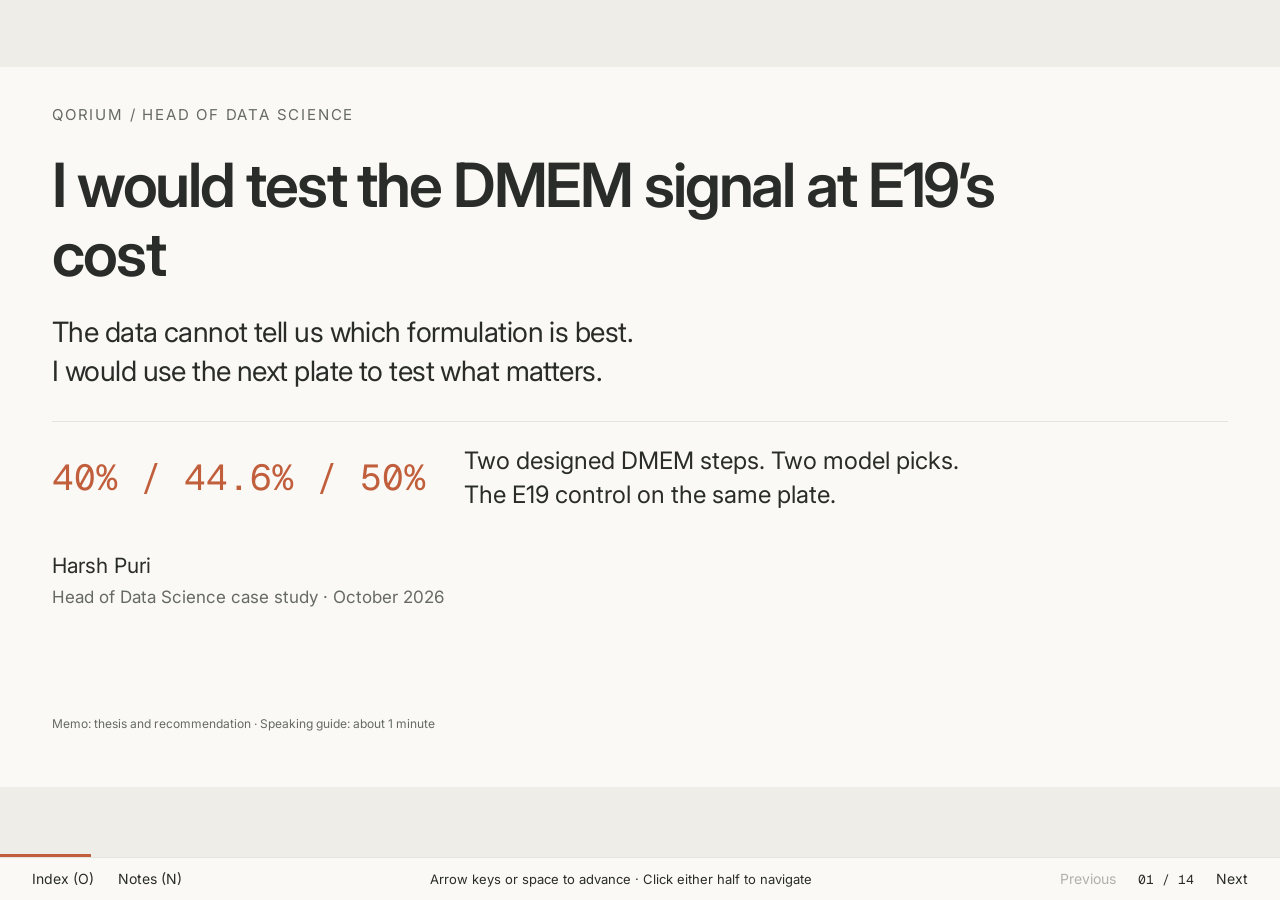
==== presentation/index.html @ bb6b7f37 "Add clickable interview presentation (built by GPT-6 Astra) 14 slides from the memo and review page:" ====
<!doctype html><html lang="en"><head><meta charset="utf-8"><meta name="viewport" content="width=device-width,initial-scale=1"><meta name="color-scheme" content="light"><title>Qorium · Next media batch</title><link rel="preconnect" href="https://fonts.googleapis.com"><link rel="preconnect" href="https://fonts.gstatic.com" crossorigin><link href="https://fonts.googleapis.com/css2?family=Geist+Mono:wght@400;500&family=Inter:wght@400;500;600&display=swap" rel="stylesheet"><style>
:root{--bg:#FAF9F5;--surface:#fff;--line:#E5E4DF;--fg:#292C29;--muted:#666A63;--accent:#C15F3C;--accent-soft:#f3e2d9;--sunk:#f1f0eb;--s1:#BA886C;--s2:#C15F3C;--s3:#869781;--s4:#8296A0;--anchor:#383F3C;--r0:#B8BAB3;--r1:#87998D;--r2:#82949F;--r3:#C15F3C;--scale:1}
*{box-sizing:border-box}body{margin:0;background:#eeede7;color:var(--fg);font-family:Inter,Arial,sans-serif;font-size:24px;line-height:1.4;overflow:hidden}button,input{font:inherit}button{color:inherit;cursor:pointer}button:focus-visible,input:focus-visible,[tabindex]:focus-visible{outline:3px solid var(--accent);outline-offset:4px}button:disabled{opacity:.35;cursor:default}.mono,td:not(:first-child),svg text{font-family:'Geist Mono',ui-monospace,monospace;font-variant-numeric:tabular-nums}.accent{color:var(--accent)}.muted{color:var(--muted)}
#stage{position:absolute;left:50%;top:50%;width:1280px;height:720px;transform:translate(-50%,-50%) scale(var(--scale));background:var(--bg)}.slide{display:none;width:100%;height:100%;padding:37px 52px 54px}.slide.active{display:flex;flex-direction:column}header{flex:none}.eyebrow{font-size:15px;text-transform:uppercase;letter-spacing:.12em;color:var(--muted);margin:0 0 13px}h1{font-size:41px;line-height:1.13;letter-spacing:-.035em;font-weight:600;margin:0 0 27px;max-width:1140px}h2{font-size:25px;line-height:1.22;font-weight:600;margin:0 0 12px}p{margin:0 0 21px}.content{flex:1;min-height:0;overflow:auto}footer{flex:none;font-size:12px;color:var(--muted);margin-top:auto;padding-top:10px}b{font-weight:600}.lead{font-size:32px;line-height:1.4;letter-spacing:-.02em}.intro{font-size:27px;margin-bottom:12px}.small{font-size:17px;line-height:1.4;color:var(--muted);margin-bottom:10px}.two{display:grid;grid-template-columns:1fr 1fr;gap:54px}.compact{gap:42px}.compact p{font-size:23px}.callout{border-left:4px solid var(--accent);padding:16px 22px;background:var(--surface);font-size:23px;margin-top:18px}.rules p{padding:10px 0;margin:0;border-bottom:1px solid var(--line)}.rules b{font-size:31px;margin-right:12px}.cover h1{font-size:61px;max-width:960px;margin-top:26px;margin-bottom:24px}.cover .lead{font-size:28px}.thesis{border-top:1px solid var(--line);padding-top:22px;margin-top:30px;display:flex;gap:38px;align-items:center}.thesis>.mono{font-size:36px;color:var(--accent)}.thesis p{margin:0;font-size:24px}.byline{font-size:21px;margin-top:40px}.byline .muted{font-size:17px}.legend{display:flex;justify-content:space-between;font-size:20px;margin-bottom:5px}svg{display:block;width:100%;overflow:visible}svg text{font-size:17px;fill:var(--muted)}svg text.ink{fill:var(--fg)}#dmemChart{height:315px;margin:3px 0 16px}#forwardChart{height:300px;margin-bottom:20px}.recommend{display:grid;grid-template-columns:2fr 1fr;gap:24px}table{border-collapse:collapse;width:100%;font-size:22px;line-height:1.2;background:#fff}th{font-size:16px;text-align:left;font-weight:500;padding:10px 10px;border-bottom:1px solid var(--line);vertical-align:bottom}td{padding:7px 10px;border-bottom:1px solid var(--line)}td:first-child{min-width:198px}td small{font-family:'Geist Mono',monospace;display:block;font-size:16px;color:var(--muted);margin-top:3px}td .interval{display:block;font-size:16px;color:var(--muted)}tbody tr{cursor:pointer}tbody tr.selected{background:var(--accent-soft)}tbody tr:hover{background:#f4f1e9}.recommend+.small{margin-top:14px}.map-wrap{align-self:center}#mapChart{height:305px}.map-wrap .small{font-size:16px;margin-top:14px}.step-numbers{display:flex;justify-content:space-between;font-size:46px;color:var(--accent);margin:25px 0}.step-numbers span{color:var(--fg)}.contrast{border-top:2px solid var(--accent);padding-top:16px}.slot-questions p{padding:18px 0;border-bottom:1px solid var(--line)}.plate-grid{display:grid;grid-template-columns:720px 1fr;gap:42px}#plateChart{height:375px}.chips{display:flex;gap:8px;flex-wrap:wrap;margin:12px 0}.chips button{font-size:17px;background:#fff;border:1px solid var(--line);padding:7px 12px;border-radius:4px}.chips button.on{background:var(--fg);color:white}.stat{display:flex;gap:22px;align-items:center;margin:12px 0 22px}.stat strong{font-size:80px;line-height:1;color:var(--accent)}.stat p{font-size:22px;margin:0}.decision-list{display:grid;gap:15px}.decision{display:flex;gap:27px;padding:12px 0;border-bottom:1px solid var(--line)}.decision>span{font-size:28px;color:var(--accent)}.decision h2{margin-bottom:6px}.decision p{font-size:22px;margin:0}.reveal{visibility:hidden}.reveal.shown{visibility:visible}.screen-top{display:grid;grid-template-columns:1.4fr 1fr;gap:40px}.screen-top p{font-size:23px}.screen-top label{font-size:22px}output{float:right;color:var(--accent)}input[type=range]{width:100%;accent-color:var(--accent);cursor:ew-resize;margin-top:15px}.slide:has(#passChart) .content{display:flex;flex-direction:column}.slide:has(#passChart) .content>:not(#passChart){flex:none}#passChart{height:280px;min-height:180px;flex:1 1 280px}#passRead{display:flex;justify-content:space-between;gap:20px;font-size:21px;margin-top:15px;margin-bottom:12px}#passRead strong{display:block;font:32px 'Geist Mono',monospace;color:var(--accent)}.uncertainty{grid-template-columns:.8fr 1.2fr;gap:36px}.uncertainty p{font-size:22px}.uncertainty .small{font-size:18px}#simChart{height:295px}.scenarios{display:grid;grid-template-columns:1fr 1fr;gap:22px 50px}.scenarios>div{border-top:1px solid var(--line);padding-top:17px}.scenarios h2{font-size:25px}.scenarios p{font-size:23px;margin-bottom:0}.phases{display:grid;grid-template-columns:1fr 1.5fr;gap:35px;border-top:1px solid var(--line);padding-top:18px;margin-top:12px}.phases p{font-size:22px}.ai-process{display:grid;grid-template-columns:1fr 1fr 1fr;gap:34px}.ai-process>div{border-top:2px solid var(--line);padding-top:20px}.ai-process p{font-size:24px}.ai-process .eyebrow{font-size:15px}.ai-process h2{font-size:29px;margin-bottom:24px}.close-questions p{font-size:29px;padding:9px 0;margin:0;border-bottom:1px solid var(--line)}.closing{font-size:29px;color:var(--accent);max-width:1020px;margin-top:31px;line-height:1.35}
#controls{position:fixed;bottom:0;left:0;right:0;height:43px;display:flex;align-items:center;justify-content:space-between;padding:0 20px;background:var(--bg);border-top:1px solid var(--line);font-size:13px;z-index:5}#controls button{border:0;background:none;padding:8px 12px;font-size:14px}#counter{font-family:'Geist Mono',monospace;margin:0 10px}#progress{position:fixed;bottom:43px;left:0;height:3px;background:var(--accent);width:0;z-index:6}#notesPanel{position:fixed;bottom:46px;left:0;right:0;max-height:38vh;overflow:auto;background:var(--surface);border-top:1px solid var(--line);padding:20px max(24px,calc((100vw - 1100px)/2));font-size:19px;z-index:9;box-shadow:0 -10px 35px #292c2912}#notesPanel h2{font-size:17px;color:var(--accent)}#notesPanel p{margin-bottom:14px}#overview{position:fixed;inset:0;z-index:20;background:#faf9f5f8;padding:38px;overflow:auto}#overview[hidden],#notesPanel[hidden]{display:none}#overview header{display:flex;justify-content:space-between;align-items:center}#overview header button{padding:10px 18px;border:1px solid var(--line);background:white;font-size:18px}#indexGrid{display:grid;grid-template-columns:repeat(3,1fr);gap:14px;margin-top:20px}#indexGrid button{text-align:left;min-height:95px;border:1px solid var(--line);padding:17px;background:#fff;font-size:20px;line-height:1.25}#indexGrid button.current{border-color:var(--accent);background:var(--accent-soft)}#indexGrid .mono{display:block;font-size:15px;color:var(--accent);margin-bottom:8px}#tip{position:fixed;z-index:30;opacity:0;pointer-events:none;max-width:340px;background:var(--fg);color:white;padding:12px 16px;border-radius:5px;font-size:17px;line-height:1.4;box-shadow:0 5px 18px #0002}.sr-only{position:absolute;width:1px;height:1px;overflow:hidden;clip-path:inset(50%)}
@media(max-width:700px){body{overflow:auto;background:var(--bg);font-size:22px}#stage{position:relative;left:auto;top:auto;width:100%;height:auto;min-height:calc(100dvh - 46px);transform:none}.slide{height:auto;min-height:calc(100dvh - 46px);padding:25px 20px 85px}.slide.active{display:block}.eyebrow{font-size:12px}h1,.cover h1{font-size:34px;line-height:1.16;margin:15px 0 25px}.lead,.cover .lead{font-size:26px}.two,.recommend,.plate-grid,.screen-top,.uncertainty,.phases,.ai-process,.scenarios{grid-template-columns:1fr;gap:22px}.thesis{display:block}.thesis>.mono{font-size:28px}.thesis p{margin-top:15px}.byline{margin-top:25px}.rules b{font-size:28px}.legend{display:block;font-size:16px}.legend span{display:block}#dmemChart,#forwardChart,#mapChart,#plateChart,#passChart,#simChart{height:auto}.slide:has(#passChart) .content{display:block}#passChart{min-height:250px}.small{font-size:17px}.recommend table,.recommend tbody,.recommend tr,.recommend td{display:block}.recommend thead{display:none}.recommend tr{padding:13px;border-bottom:1px solid var(--line)}.recommend td{border:0;padding:3px 0;font-size:22px}.recommend td:not(:first-child)::before{content:attr(data-label) ': ';font-family:Inter,Arial,sans-serif;font-size:17px;color:var(--muted)}td .interval{display:inline;margin-left:8px}td:first-child{min-width:0}.map-wrap .small{font-size:17px}#passRead{flex-wrap:wrap}.step-numbers{font-size:34px}.decision{gap:13px}.decision p{font-size:22px}.reveal:not(.shown){display:none}.stat{margin:10px 0}footer{font-size:12px;margin-top:30px}.close-questions p{font-size:24px}.closing{font-size:26px}.ai-process h2{font-size:26px}#controls{padding:0 5px}#controls button{padding:8px 6px;font-size:12px}#keyHelp{display:none}#counter{margin:0 3px;font-size:12px}#overview{padding:20px}#overview h2{font-size:24px}#indexGrid{grid-template-columns:1fr}#notesPanel{max-height:55vh;padding:18px;font-size:18px}#tip{max-width:calc(100vw - 24px);font-size:15px}.callout{font-size:22px}.content{min-width:0}}
@media print{body{overflow:visible;background:white}#stage{position:static;width:1280px;height:auto;transform:none}.slide,.slide.active{display:flex;height:720px;break-after:page}.reveal{visibility:visible}#controls,#progress,#overview,#notesPanel,#tip{display:none!important}}
</style></head><body><main id="stage" aria-label="Qorium case study presentation"><section class="slide cover" aria-label="1. I would test the DMEM signal at E19’s cost"><header><p class="eyebrow">Qorium / Head of Data Science</p><h1>I would test the DMEM signal at E19’s cost</h1></header><div class="content"><p class="lead">The data cannot tell us which formulation is best.<br>I would use the next plate to test what matters.</p><div class="thesis"><span class="mono">40% / 44.6% / 50%</span><p>Two designed DMEM steps. Two model picks.<br>The E19 control on the same plate.</p></div><p class="byline">Harsh Puri<br><span class="muted">Head of Data Science case study · October 2026</span></p></div><footer>Memo: thesis and recommendation · Speaking guide: about 1 minute</footer><template class="notes"><p>I’m not a cell biologist. AI did the heavy lifting on code and drafts, and I used independent adversarial reviews. My job was to frame the decision, understand the limits, and make the calls.</p><p>The recommendation is five formulations. Two step DMEM down and up around E19. Two come from the model. E19 runs again on the same plate. I want this experiment to be informative even if no candidate advances.</p><p>The model suggests a signal near 44% DMEM, but its forward test does not support treating that as a reliable optimum. The contrast is fixed before the run, and it may come back inconclusive.</p></template></section><section class="slide " aria-label="2. I would optimise the next experiment"><header><p class="eyebrow">Qorium / Head of Data Science</p><h1>I would optimise the next experiment</h1></header><div class="content"><div class="two"><div><p class="lead">Maximise mean PBMC viability at <span class="mono">72&nbsp;h</span>, within a checkable cost ceiling.</p><p>Then add viable-cell recovery against a <span class="mono">t = 0</span> count.</p></div><div class="rules"><p><b class="mono">3 to 5</b> formulations allowed</p><p><b class="mono">24</b> historical formulations</p><p><b class="mono">9.51&nbsp;pts</b> pooled reading SD</p><p>Whole percentages, summing to <b class="mono">100%</b></p></div></div><div class="callout">Model picks: no higher cost than E19 in at least <span class="mono">6 of 9</span> price scenarios. Designed steps: up to <span class="mono">1%</span> more at base prices.</div></div><footer>Memo: problem, objective and constraints · About 1 minute</footer><template class="notes"><p>I chose a cost constraint because a lab manager can check it by hand. I did not combine performance and cost into an arbitrary weighted score. Viability at 72&nbsp;hours is the only public endpoint. I would also record viable cells per mL because a high percentage can hide cell loss.</p><p>The capacity is five formulations, including E19. The model picks must be separated by at least 5% of volume from tested formulations and each other. The designed steps are allowed a small exception to cost and spacing because their job is to answer a specific question.</p><p>Dispensing at 1% resolution and enough cells for 57 wells from one donor are assumptions to confirm with the lab. The price ceiling screens candidates. Savings of up to 2.53% are not a business case.</p></template></section><section class="slide " aria-label="3. The DMEM signal and round 3 overlap"><header><p class="eyebrow">Qorium / Head of Data Science</p><h1>The DMEM signal and round 3 overlap</h1></header><div class="content"><div class="chart-wide"><div class="legend"><span>24 formulations · 4 media · 103 readings</span><span class="accent">Round 3 highlighted</span></div><svg id="dmemChart" role="img" aria-label="Viability versus DMEM share, coloured by round"></svg></div><div class="two compact"><p>All six round-3 formulations: <span class="mono">44 to 45%</span> DMEM, <span class="mono">67 to 81%</span> viability.</p><p>Recipe and lab day are confounded. E19’s <span class="mono">80.2%</span> re-run partly answers this, if it was a separate run.</p></div></div><footer>Memo: what the data says · Review page: experiments and DMEM chart · About 2 minutes</footer><template class="notes"><p>These are human PBMCs, not bovine fibroblasts. The four commercial media are DMEM, RPMI-10, X-VIVO 15 and AR5. Each point is a formulation mean. The vertical lines show reading SD, not a confidence interval.</p><p>DMEM is the only blend variable with a clear signal. E12 at 44.5% DMEM scored 68.1% before round 3. All six round-3 formulations are near that DMEM share while the other components vary widely. That is suggestive, but the recipe and the day remain confounded.</p><p>The paper’s E19 comparison scored 80.2%, with six readings and SD 7.5. I assume it was a separate run, but the dates are absent. E10 and E14 are also nearly identical yet score 48.15% and 7.52%. A donor or preparation effect is plausible. The data cannot distinguish that from biology, so E14 stays in the primary fit.</p></template></section><section class="slide " aria-label="4. The GP proposes, and the plate decides"><header><p class="eyebrow">Qorium / Head of Data Science</p><h1>The GP proposes, and the plate decides</h1></header><div class="content"><p class="intro">Every model under-predicted round 3 by <span class="mono accent">22 to 29&nbsp;points</span>.</p><svg id="forwardChart" role="img" aria-label="Predicted and observed round 3 means for all compared models"></svg><div class="two compact"><p><b>No model beats the plain mean</b><br>on predictive density across all 24 formulations.</p><p><b>Why keep a GP?</b><br>It gives uncertainty and supports conditioning on pending picks.</p></div></div><footer>Memo: models and why a GP · Review page: forward test · About 2 minutes</footer><template class="notes"><p>I compared the GP with a random forest, a Scheffe quadratic mixture model and the plain mean. This chart trains on earlier rounds and predicts round 3, which matches the decision we actually face. Open circles are predictions. Filled circles are observations.</p><p>The pooled-noise GP missed by 26.8&nbsp;points. Its leave-one-out rank correlation looks useful at 0.61, but within rounds 0 to 2 it drops to 0.11. It mostly separates the final round from the rest. On predictive density, where lower is better, the mean scores 4.44 and the GP 5.93.</p><p>I keep the GP as a proposal mechanism. It returns an estimate with uncertainty and lets me condition on already selected formulations at their predicted means. I do not treat its forecast as the plate’s reference. The same-plate E19 control supplies that reference.</p></template></section><section class="slide " aria-label="5. I recommend five formulations"><header><p class="eyebrow">Qorium / Head of Data Science</p><h1>I recommend five formulations</h1></header><div class="content"><div class="recommend"><div><table id="picksTable"><thead><tr><th>Slot / role</th><th>EUR/L</th><th>Estimate<br><span class="muted">80% predictive interval</span></th><th>P(above<br>E19)</th></tr></thead><tbody></tbody></table><p class="small">Composition order: DMEM / RPMI-10 / X-VIVO 15 / AR5 (%)</p></div><div class="map-wrap"><svg id="mapChart" role="img" aria-label="Recommended formulations against historical formulations"></svg><p class="small">Stars: proposed slots. Ring: E19.<br>Dots: historical formulations, lighter means higher viability.</p></div></div><p class="small">Intervals describe one measured formulation mean under the model. P(above E19) uses the joint posterior and ignores shifts between batches.</p></div><footer>Memo: recommendation table and cost · Review page: batch map · About 2 minutes</footer><template class="notes"><p>These are the five formulations I would put on the plate. The first two are designed steps. The next two are model picks, and the last is the E19 control. The percentages and costs match the submitted memo.</p><p>The estimates look lower than E19’s observed 81.0%, but that is not the right model comparison. The GP shrinks E19 to 70.1 by combining its readings with neighbouring formulations and the fitted noise. The 80.2 re-run suggests that shrinkage may be too strong.</p><p>The 50% DMEM step costs EUR 0.26 per litre more than E19. I allowed that diagnostic up to 1% extra at base prices. Model picks still have to meet their cost rule. Click a table row or a star to see the formulation’s details. The same selection will highlight its wells when I reach the plate.</p></template></section><section class="slide " aria-label="6. Each slot asks a different question"><header><p class="eyebrow">Qorium / Head of Data Science</p><h1>Each slot asks a different question</h1></header><div class="content"><div class="two"><div class="contrast"><p class="eyebrow">Slots 1 and 2</p><div class="step-numbers mono">40% <span>44.6%</span> 50%</div><h2>Does curvature hold along E19’s path?</h2><p>Keep the other media in approximately E19’s ratios. FBS changes little: <span class="mono">6.2 to 6.8%</span>.</p></div><div class="slot-questions"><p><b>Slot 3 · Cheaper alternative</b><br>Can RPMI-10 replace both serum-free media? FBS rises to <span class="mono">9.9%</span>.</p><p><b>Slot 4 · Expected improvement</b><br>Can X-VIVO 15 replace some AR5?<br>AR5 remains at <span class="mono">7%</span>.</p></div></div><div class="callout">DMEM is a proxy for glucose, calcium, pH and osmolality. This design cannot separate them. I would record pH and osmolality.</div></div><footer>Memo: why these four · About 2 minutes</footer><template class="notes"><p>The GP’s DMEM length scale sits at its floor. In plain terms, it believes viability changes sharply with DMEM. But nobody has tested 40% and 50% at E19’s other ratios. That is the belief I want to test directly.</p><p>DMEM moves glucose, calcium, bicarbonate and osmolality together. It would be wrong to call this a glucose experiment. I would record pH after incubator equilibration and osmolality for every formulation. The contrast keeps FBS between 6.2% and 6.8%, compared with E19 at 6.5%.</p><p>Slot 3 is a cost question. It nearly removes X-VIVO 15 and AR5, but raises serum, so it is not a step toward an animal-free process. Serum-free also does not mean animal-free: these media contain proteins such as human albumin and transferrin. Slot 4 reduces AR5, whose price is unknown, but still contains 7% AR5.</p></template></section><section class="slide " aria-label="7. The plate measures comparisons within one preparation"><header><p class="eyebrow">Qorium / Head of Data Science</p><h1>The plate measures comparisons within one preparation</h1></header><div class="content"><div class="plate-grid"><div><svg id="plateChart" role="img" aria-label="Clickable 96-well plate with randomized formulation wells and controls"></svg><div id="plateBtns" class="chips" aria-label="Highlight a formulation"></div></div><div><div class="stat"><strong class="mono">11</strong><p>wells per formulation<br>in randomised row blocks</p></div><p><span class="mono">36</span> PBS edge wells<br><span class="mono">2</span> blanks · <span class="mono">2</span> heat-killed controls</p><p><span class="mono">57</span> cell-containing wells<br>One donor. One thaw.</p><p class="small" id="wellRead" aria-live="polite">Select a well or formulation. B = blank. K = heat-killed. Empty interior well = unused.</p></div></div></div><footer>Memo: from plate to decision · Lab plan: next PBMC plate · Review page: exact plate layout · About 1.5 minutes</footer><template class="notes"><p>The extra replication does not use more formulation slots. There are 55 formulation wells, two heat-killed controls, two blanks and a PBS edge ring. One interior well remains unused. The five formulations are randomised in row blocks.</p><p>All 57 cell-containing wells use one donor and one thaw. I would log the cell preparation, FBS and medium lots, harvest procedure and assay protocol. I would record a t = 0 count and total and viable cells per mL at harvest.</p><p>This estimates variation within one preparation. It does not estimate donor-to-donor or preparation-to-preparation variation. Also, the source study pooled cultures before reading. Individual well readings are a protocol change that the assay owner must agree before the run. If pooling is necessary, the effective replicate count changes.</p></template></section><section class="slide " aria-label="8. I would fix the decision rules before the run"><header><p class="eyebrow">Qorium / Head of Data Science</p><h1>I would fix the decision rules before the run</h1></header><div class="content"><div class="decision-list"><div class="decision"><span class="mono">01</span><div><h2>Check plate validity</h2><p>The assay owner checks blanks, dead-cell gate, missing wells and spread. Repeat an invalid plate.</p></div></div><div class="decision reveal"><span class="mono">02</span><div><h2>Read the DMEM contrast</h2><p>E19 minus the interpolated mean of the 40% and 50% steps. Predicted <span class="mono">5.6&nbsp;pts</span>, SE about <span class="mono">3.5</span>, power about <span class="mono">48%</span>. Inconclusive allowed.</p></div></div><div class="decision reveal"><span class="mono">03</span><div><h2>Screen slots 3 and 4</h2><p>Mean within <span class="mono">5&nbsp;points</span> of same-plate E19, at equal or lower cost. A pass means “not excluded”.</p></div></div><div class="decision reveal"><span class="mono">04</span><div><h2>Confirm, then decide</h2><p>Independent preparations and days. One-sided <span class="mono">95%</span> lower bound above <span class="mono">−5&nbsp;points</span>, plus cost and quality.</p></div></div></div></div><footer>Memo: four decision steps · Next advances one step · About 2 minutes</footer><template class="notes"><p>I would agree the assay validity rules before seeing results. An invalid plate gets repeated, not interpreted. Low E19 alone triggers a review of preparation and assay conditions.</p><p>Next is the pre-registered curvature contrast. I compare E19 with the interpolated mean of the two DMEM steps. The model predicts 5.6&nbsp;points, but power is only about 48%. This diagnostic may be inconclusive. I read it regardless of cost, because the 50% step is slightly over the ceiling.</p><p>Only slots 3 and 4 enter the candidate screen. A passing mean is no more than 5&nbsp;points below E19 at equal or lower cost. That leaves the candidate eligible for confirmation. It does not establish equivalence or improvement.</p><p>I would repeat one finalist, two at most, with concurrent E19 across independent preparations on different days. Those repeats determine the confirmation size. Adoption also needs acceptable quality and a business case in cost per unit of acceptable output.</p></template></section><section class="slide " aria-label="9. A screen pass means “not excluded”"><header><p class="eyebrow">Qorium / Head of Data Science</p><h1>A screen pass means “not excluded”</h1></header><div class="content"><div class="screen-top"><p>Slots 3 and 4: observed mean at least <span class="mono">E19 − 5&nbsp;points</span>, with acceptable cost.</p><label for="nWells">Wells per arm <output id="wellCount" class="mono">11</output><input id="nWells" type="range" min="2" max="16" value="11" step="1"></label></div><svg id="passChart" role="img" aria-label="Screen pass probability versus true difference from E19"></svg><div id="passRead" class="callout" aria-live="polite"></div><p class="small">Assumes independent wells and historical SD <span class="mono">9.51</span>. Dashed curve: 4 wells. Slider values above 11 illustrate precision, beyond this plate’s allocation.</p></div><footer>Memo: screen statistics · Review page: pass-probability calculation · About 1.5 minutes</footer><template class="notes"><p>This curve is the chance of crossing the screen’s observed-mean threshold. It is not a probability that a formulation is equivalent. At 11 wells per arm, an equal formulation passes about 89% of the time. A formulation that is really 10&nbsp;points worse still passes about 11% of the time.</p><p>The 90% interval on the difference is about plus or minus 7&nbsp;points. I can move the slider to show how replication changes the screen. The dashed curve is the four-well comparison. This calculation assumes independent wells with the historical reading SD. That independence is provisional, and all candidate comparisons share the E19 estimate.</p><p>A passing formulation is not excluded. I would still confirm it with independent preparations. Curvature detected would support a local optimum along the E19 path. No detected curvature could mean the response is broader or that the result is inconclusive. I would widen the DMEM range in that case.</p></template></section><section class="slide " aria-label="10. At fitted noise, I detected no policy advantage"><header><p class="eyebrow">Qorium / Head of Data Science</p><h1>At fitted noise, I detected no policy advantage</h1></header><div class="content"><div class="two uncertainty"><div><p><b>Reading noise</b><br>GP mean-noise SD <span class="mono">11.83</span>, versus reading SEM <span class="mono">4.97</span>.</p><p><b>Model and price choices</b><br><span class="mono">19</span> reruns. Median movement: slot 3 <span class="mono">16%</span>, slot 4 <span class="mono">6%</span> of volume.</p><p><b>Batch shifts</b><br>Same-plate E19, then independent preparation repeats.</p></div><div><p class="small">Simulation: finalist shortfall at fitted noise<br>Points below the best. Lower is better.</p><svg id="simChart" role="img" aria-label="Simulation finalist shortfall for five policies on two synthetic truths"></svg></div></div><div class="callout">At fitted noise, finalists sat <span class="mono">4.7 to 7.9&nbsp;points</span> below the best. The simulation did not test this plate’s remedy.</div></div><footer>Memo: how sure we are · Review page: simulation data · About 2 minutes</footer><template class="notes"><p>I tested sensitivity to noise models, kernel limits, coordinates, unusual results, prices and selection rules. The DMEM steps stay fixed by design. The cheaper slot moves mainly with prices. Slot 4 usually moves less, but changes strongly without DMEM as a coordinate or under per-recipe noise.</p><p>The simulation ran 30 paired campaigns of 18 formulations on two smooth synthetic truths, at two noise levels, with the same rules and measurement errors for every policy. Random picks inside the rules ended 1.6 to 2.1&nbsp;points from the best formulation in discovery.</p><p>Only UCB showed nominal evidence of beating random, at low noise: p = 0.016 and 0.001, across 16 exploratory tests, with Bonferroni threshold 0.003. At the fitted noise of 11.8&nbsp;points, I detected no advantage for any policy. This chart shows the shortfall of the finalist selected from noisy readings. The earlier four-role policy is not the redesigned plate.</p><p>This motivated replication and designed contrasts. The simulation did not test whether that remedy works, so I cannot claim that it proved my design.</p></template></section><section class="slide " aria-label="11. The strategy changes with the experimental constraints"><header><p class="eyebrow">Qorium / Head of Data Science</p><h1>The strategy changes with the experimental constraints</h1></header><div class="content"><div class="scenarios"><div><h2>Only 10 to 20 experiments</h2><p>More space-filling picks, simpler kernels with priors, wider intervals.</p></div><div><h2>Cheap, noisy assays</h2><p>Screen widely after paired calibration on the same cultures.</p></div><div><h2>Expensive, reliable assays</h2><p>Use for finalists, E19 controls and a spread of formulations.</p></div><div><h2>Incomplete costs</h2><p>Use a price-scenario grid. Get the missing quote that changes selection most.</p></div><div><h2>Categorical or constrained</h2><p>One GP per category or a mixed kernel. Enforce limits in candidate generation.</p></div><div><h2>Parallel batches</h2><p>Condition on pending picks, enforce spacing, re-run E19 every batch.</p></div></div></div><footer>Memo: how the strategy changes · Brief: six required scenarios · About 1.5 minutes</footer><template class="notes"><p>The brief asks how the strategy changes in these six situations. With very little data I would spread the first experiments more broadly and simplify the model. With six random points, this GP was confidently wrong: round-1 interval coverage was 17%.</p><p>For cheap and expensive assays, I would first measure the same cultures with both. A cheap assay can screen widely only after I understand its relationship to the reliable endpoint. The expensive assay should include controls and a spread of formulations, not just winners, so calibration is possible.</p><p>With missing costs, the constraint runs over scenarios and the most decision-relevant missing quote comes first. Categories require a separate GP or mixed kernel. Hard feasibility limits belong in candidate generation. For parallel work I would choose the batch jointly, condition on pending picks and include the E19 control in every batch.</p></template></section><section class="slide " aria-label="12. The method transfers to Qorium; the formulations do not"><header><p class="eyebrow">Qorium / Head of Data Science</p><h1>The method transfers to Qorium; the formulations do not</h1></header><div class="content"><div class="two"><div><p class="eyebrow">What I would carry over</p><h2>Designed contrasts and a concurrent control</h2><p>Replicated wells. Validity rules set before the run. Screen, then confirm.</p><p>Current production medium becomes the control.</p></div><div><p class="eyebrow">What I would rebuild</p><h2>Animal-free bovine skin fibroblast media</h2><p>Approved ingredients, attachment substrates and dissociation enzymes.</p><p>Bounded component concentrations, new endpoints and noise models.</p></div></div><div class="phases"><div><b>Expansion</b><p>Doublings per day</p></div><div><b>Matrix production</b><p>Deposited collagen per area, with ascorbate over <span class="mono">2 to 4&nbsp;weeks</span></p></div></div><p class="small">Serum-free growth of bovine skin fibroblasts is an expectation to test. The business measure becomes cost per gram of acceptable collagen.</p></div><footer>Memo: Qorium, risks and validation · Lab plan: Qorium version · About 1.5 minutes</footer><template class="notes"><p>I would not carry the PBMC formulations into Qorium. Your cells are adherent bovine skin fibroblasts and your process is animal-free. That changes the ingredient list, attachment substrates and dissociation reagents, as well as the endpoints.</p><p>I would separate expansion from matrix production. Expansion tracks doublings per day. Production tracks deposited collagen per area under ascorbate over two to four weeks, with material quality defined. I would track phenotype and passage. Destructive collagen assays may require sister wells, so assay choice also changes capacity.</p><p>Human dermal fibroblasts can grow serum-free. For primary bovine skin fibroblasts, I would treat that as an expectation to test. The published serum-free gap cited in the memo is for bovine myoblasts, not these cells.</p><p>The first plate could follow the same pattern: two steps on a component your team believes matters, two model picks within an approved animal-free list, and current production medium as control. The business criterion becomes cost per acceptable collagen output, not simply cost per litre.</p></template></section><section class="slide " aria-label="13. AI did the heavy lifting; I made the calls"><header><p class="eyebrow">Qorium / Head of Data Science</p><h1>AI did the heavy lifting; I made the calls</h1></header><div class="content"><div class="ai-process"><div><p class="eyebrow">Draft and build</p><h2>I used AI for code and drafts</h2><p>I framed the decision and checked the recommendation against the brief.</p></div><div><p class="eyebrow">Independent challenge</p><h2>I asked for adversarial reviews</h2><p>Statistics and decisions. Biology and leadership. Then final science and language checks.</p></div><div><p class="eyebrow">My decisions</p><h2>I changed the batch and the claims</h2><p>Designed steps replaced redundant model picks. More replication. Inconclusive allowed.</p></div></div><div class="callout">I rejected E10/E14 re-runs and a switch to UCB. I kept E14 in the fit and withdrew the claim that it was a technical failure.</div></div><footer>Walkthrough: AI use · Decisions: adversarial reviews and final corrections · About 1 minute</footer><template class="notes"><p>I want to be direct about how I worked. AI assistants did much of the implementation and drafting. I used independent reviews to challenge both the statistics and the biological story. My responsibility was to decide what survived those challenges.</p><p>An earlier batch had four model picks. Reviews showed that one exploit pick was almost indistinguishable from E19 under the model. I replaced that and the exploration pick with the two designed DMEM steps. I also spent more wells on replication and made the possibility of an inconclusive contrast explicit.</p><p>I rejected spending two slots on E10 and E14 re-runs. That was a choice about what this limited batch should teach, not proof that E14 was a failed run. In fact, I withdrew that failure claim and kept E14 in the main fit. I also rejected switching to UCB on the strength of low-noise simulation results. The fitted-noise results did not support it.</p><p>That is what I want to demonstrate here: I can direct the tools, accept criticism and narrow a claim when the evidence does not support it.</p></template></section><section class="slide " aria-label="14. I would agree the endpoint before the next plate"><header><p class="eyebrow">Qorium / Head of Data Science</p><h1>I would agree the endpoint before the next plate</h1></header><div class="content"><div class="close-questions"><p>Which endpoint decides a medium change?</p><p>What performance loss is acceptable for what saving?</p><p>Which ingredients and quality limits are fixed?</p><p>How do plate results transfer to the bioreactor?</p><p>How much cell-batch variation do you see and record?</p></div><div class="closing">This batch succeeds if it reads the contrast and decides whether slot 3 or 4 goes to confirmation.</div></div><footer>Memo: validation · Lab plan: questions for the CSO · About 0.5 minutes</footer><template class="notes"><p>These are the questions I would bring to the CSO before translating the pattern to Qorium. Growth, collagen per cell, sheet properties and cost per square metre can lead to different choices. I need to know which endpoint actually decides adoption and who signs off the trade-off.</p><p>I would also ask which ingredients are fixed by regulation, supply or performance, whether there is a scale-down model that connects plates to the bioreactor, and how variation between cell batches and biopsies is recorded.</p><p>My recommendation is modest. The batch succeeds if we can read the curvature contrast as detected, not detected or inconclusive, and decide whether either model pick deserves confirmation. It does not need to produce a winner to be useful.</p></template></section></main><div id="progress" aria-hidden="true"></div><nav id="controls" aria-label="Presentation controls"><div><button id="indexToggle" aria-expanded="false" aria-controls="overview">Index (O)</button><button id="notesToggle" aria-expanded="false" aria-controls="notesPanel">Notes (N)</button></div><span id="keyHelp">Arrow keys or space to advance · Click either half to navigate</span><div><button id="prev" aria-label="Previous slide or step">Previous</button><span id="counter">01 / 14</span><button id="next" aria-label="Next slide or step">Next</button></div></nav><aside id="notesPanel" hidden aria-label="Speaker notes"><h2>Speaker notes</h2><div id="notesText"></div></aside><div id="overview" role="dialog" aria-modal="true" aria-labelledby="indexTitle" hidden><header><h2 id="indexTitle">Slide index</h2><button id="closeIndex">Close (Esc)</button></header><div id="indexGrid"></div></div><div id="tip" role="tooltip"></div><div id="announce" class="sr-only" aria-live="polite"></div><script>
// Source precedence: reports/memo.md. Embedded data and SVG calculations adapted from docs/domain_primer.html.
const D = {"experiments":[{"id":"E01","round":0,"f":[0.0027,0.3851,0.1761,0.4362],"v":60.58,"sd":9.4,"n":5,"cost":176.17},{"id":"E02","round":0,"f":[0.0511,0.233,0.3804,0.3355],"v":6.54,"sd":1.48,"n":4,"cost":178.07},{"id":"E03","round":0,"f":[0.1712,0.1988,0.0005,0.6295],"v":40.4,"sd":12.74,"n":5,"cost":178.49},{"id":"E04","round":0,"f":[0.0807,0.0011,0.5216,0.3966],"v":40.27,"sd":3.4,"n":5,"cost":180.98},{"id":"E05","round":0,"f":[0.545,0.193,0.0075,0.2544],"v":41.73,"sd":11.31,"n":5,"cost":178.52},{"id":"E06","round":0,"f":[0.0011,0.6779,0.2103,0.1107],"v":50.38,"sd":6.55,"n":5,"cost":172.49},{"id":"E07","round":1,"f":[0.2913,0.3183,0.3383,0.0521],"v":48.03,"sd":12.71,"n":3,"cost":176.97},{"id":"E08","round":1,"f":[0.3293,0.2813,0.0841,0.3053],"v":48.64,"sd":3.95,"n":3,"cost":177.43},{"id":"E09","round":1,"f":[0.6046,0.1982,0.1431,0.0541],"v":46.9,"sd":12.91,"n":5,"cost":178.45},{"id":"E10","round":1,"f":[0.244,0.393,0.002,0.361],"v":48.15,"sd":5.56,"n":5,"cost":176.04},{"id":"E11","round":1,"f":[0.091,0.262,0.381,0.266],"v":44.12,"sd":6.4,"n":4,"cost":177.7},{"id":"E12","round":1,"f":[0.445,0.356,0.001,0.198],"v":68.05,"sd":11.14,"n":5,"cost":176.48},{"id":"E13","round":2,"f":[0.208,0.222,0.38,0.19],"v":45.42,"sd":6.64,"n":4,"cost":178.19},{"id":"E14","round":2,"f":[0.266,0.368,0.001,0.365],"v":7.52,"sd":2.7,"n":4,"cost":176.35},{"id":"E15","round":2,"f":[0.4895,0.3904,0.001,0.1191],"v":55.32,"sd":5.14,"n":5,"cost":176.05},{"id":"E16","round":2,"f":[0.7728,0.1502,0.042,0.035],"v":46.15,"sd":7.71,"n":4,"cost":179.03},{"id":"E17","round":2,"f":[0.771,0.009,0.017,0.203],"v":42.88,"sd":6.28,"n":4,"cost":180.8},{"id":"E18","round":2,"f":[0.774,0.112,0.094,0.02],"v":56.46,"sd":14.48,"n":4,"cost":179.51},{"id":"E19","round":3,"f":[0.4466,0.2008,0.1958,0.1568],"v":81.0,"sd":8.09,"n":5,"cost":178.43},{"id":"E20","round":3,"f":[0.443,0.181,0.175,0.201],"v":76.5,"sd":14.85,"n":2,"cost":178.68},{"id":"E21","round":3,"f":[0.445,0.0,0.0,0.555],"v":71.25,"sd":13.23,"n":4,"cost":180.95},{"id":"E22","round":3,"f":[0.444,0.328,0.001,0.227],"v":67.4,"sd":9.63,"n":5,"cost":176.83},{"id":"E23","round":3,"f":[0.4494,0.2122,0.1762,0.1622],"v":71.5,"sd":17.02,"n":4,"cost":178.29},{"id":"E24","round":3,"f":[0.4396,0.2747,0.1319,0.1538],"v":68.25,"sd":8.42,"n":4,"cost":177.5}],"picks":[{"slot":1,"role":"DMEM titration, 40%","selection_rule":"E19's RPMI-10 : X-VIVO 15 : AR5 ratios with DMEM at 40%","dmem_pct":40,"rpmi_10_pct":22,"xvivo_pct":21,"ar5_pct":17,"dmem_ml_per_100ml":40.0,"rpmi_10_ml_per_100ml":22.0,"xvivo_ml_per_100ml":21.0,"ar5_ml_per_100ml":17.0,"cost_eur_per_litre_base":178.19,"cost_eur_per_litre_min":136.53,"cost_eur_per_litre_max":251.24,"within_ceiling_scenarios":"3/9","predicted_viability_pct":66.3,"latent_sd_pct_points":7.3,"measured_mean_80pct_low":48.4,"measured_mean_80pct_high":84.1,"prob_true_viability_above_e19":0.26,"predicted_gp_sem_noise":80.4,"predicted_gp_ls_floor_0.05":64.0,"predicted_gp_ls_floor_0.2":61.5,"predicted_gp_ls_upper_3":66.2,"predicted_gp_noise_s2_over_n":66.1,"predicted_gp_3coord_without_dmem":62.5,"predicted_gp_3coord_without_xvivo":64.4,"predicted_gp_without_e02":67.4,"predicted_gp_without_e14":80.0,"nearest_historical":"PBMC-E19","nearest_gap_pct":4.7,"nearest_observed_viability_pct":81.0,"reruns_unchanged":"19/19","median_shift_pct_across_reruns":0.0,"max_shift_pct_across_reruns":0.0},{"slot":2,"role":"DMEM titration, 50%","selection_rule":"E19's RPMI-10 : X-VIVO 15 : AR5 ratios with DMEM at 50%","dmem_pct":50,"rpmi_10_pct":18,"xvivo_pct":18,"ar5_pct":14,"dmem_ml_per_100ml":50.0,"rpmi_10_ml_per_100ml":18.0,"xvivo_ml_per_100ml":18.0,"ar5_ml_per_100ml":14.0,"cost_eur_per_litre_base":178.69,"cost_eur_per_litre_min":132.99,"cost_eur_per_litre_max":250.23,"within_ceiling_scenarios":"6/9","predicted_viability_pct":62.5,"latent_sd_pct_points":7.4,"measured_mean_80pct_low":44.6,"measured_mean_80pct_high":80.4,"prob_true_viability_above_e19":0.12,"predicted_gp_sem_noise":61.8,"predicted_gp_ls_floor_0.05":56.2,"predicted_gp_ls_floor_0.2":62.0,"predicted_gp_ls_upper_3":62.4,"predicted_gp_noise_s2_over_n":62.3,"predicted_gp_3coord_without_dmem":61.4,"predicted_gp_3coord_without_xvivo":59.4,"predicted_gp_without_e02":60.3,"predicted_gp_without_e14":61.1,"nearest_historical":"PBMC-E19","nearest_gap_pct":5.3,"nearest_observed_viability_pct":81.0,"reruns_unchanged":"19/19","median_shift_pct_across_reruns":0.0,"max_shift_pct_across_reruns":0.0},{"slot":3,"role":"Cheaper alternative","selection_rule":"highest posterior mean at least 2.5% below E19 cost","dmem_pct":43,"rpmi_10_pct":56,"xvivo_pct":1,"ar5_pct":0,"dmem_ml_per_100ml":43.0,"rpmi_10_ml_per_100ml":56.0,"xvivo_ml_per_100ml":1.0,"ar5_ml_per_100ml":0.0,"cost_eur_per_litre_base":173.92,"cost_eur_per_litre_min":107.4,"cost_eur_per_litre_max":240.45,"within_ceiling_scenarios":"7/9","predicted_viability_pct":65.9,"latent_sd_pct_points":5.5,"measured_mean_80pct_low":49.2,"measured_mean_80pct_high":82.6,"prob_true_viability_above_e19":0.27,"predicted_gp_sem_noise":51.9,"predicted_gp_ls_floor_0.05":67.9,"predicted_gp_ls_floor_0.2":63.5,"predicted_gp_ls_upper_3":65.5,"predicted_gp_noise_s2_over_n":65.9,"predicted_gp_3coord_without_dmem":50.1,"predicted_gp_3coord_without_xvivo":67.5,"predicted_gp_without_e02":68.2,"predicted_gp_without_e14":68.5,"nearest_historical":"PBMC-E15","nearest_gap_pct":17.9,"nearest_observed_viability_pct":55.3,"reruns_unchanged":"5/19","median_shift_pct_across_reruns":16.0,"max_shift_pct_across_reruns":46.0},{"slot":4,"role":"Expected improvement","selection_rule":"highest expected improvement over the incumbent posterior mean, earlier slots pending","dmem_pct":44,"rpmi_10_pct":21,"xvivo_pct":28,"ar5_pct":7,"dmem_ml_per_100ml":44.0,"rpmi_10_ml_per_100ml":21.0,"xvivo_ml_per_100ml":28.0,"ar5_ml_per_100ml":7.0,"cost_eur_per_litre_base":178.32,"cost_eur_per_litre_min":134.64,"cost_eur_per_litre_max":234.92,"within_ceiling_scenarios":"8/9","predicted_viability_pct":69.1,"latent_sd_pct_points":7.2,"measured_mean_80pct_low":51.3,"measured_mean_80pct_high":86.8,"prob_true_viability_above_e19":0.39,"predicted_gp_sem_noise":79.5,"predicted_gp_ls_floor_0.05":71.4,"predicted_gp_ls_floor_0.2":63.9,"predicted_gp_ls_upper_3":69.0,"predicted_gp_noise_s2_over_n":68.9,"predicted_gp_3coord_without_dmem":52.6,"predicted_gp_3coord_without_xvivo":67.7,"predicted_gp_without_e02":71.1,"predicted_gp_without_e14":87.0,"nearest_historical":"PBMC-E19","nearest_gap_pct":9.3,"nearest_observed_viability_pct":81.0,"reruns_unchanged":"2/19","median_shift_pct_across_reruns":6.0,"max_shift_pct_across_reruns":72.0}],"layout":[{"well":"A1","well_type":"PBS edge","position":"edge","role":"PBS against evaporation","replicate":""},{"well":"A2","well_type":"PBS edge","position":"edge","role":"PBS against evaporation","replicate":""},{"well":"A3","well_type":"PBS edge","position":"edge","role":"PBS against evaporation","replicate":""},{"well":"A4","well_type":"PBS edge","position":"edge","role":"PBS against evaporation","replicate":""},{"well":"A5","well_type":"PBS edge","position":"edge","role":"PBS against evaporation","replicate":""},{"well":"A6","well_type":"PBS edge","position":"edge","role":"PBS against evaporation","replicate":""},{"well":"A7","well_type":"PBS edge","position":"edge","role":"PBS against evaporation","replicate":""},{"well":"A8","well_type":"PBS edge","position":"edge","role":"PBS against evaporation","replicate":""},{"well":"A9","well_type":"PBS edge","position":"edge","role":"PBS against evaporation","replicate":""},{"well":"A10","well_type":"PBS edge","position":"edge","role":"PBS against evaporation","replicate":""},{"well":"A11","well_type":"PBS edge","position":"edge","role":"PBS against evaporation","replicate":""},{"well":"A12","well_type":"PBS edge","position":"edge","role":"PBS against evaporation","replicate":""},{"well":"B1","well_type":"PBS edge","position":"edge","role":"PBS against evaporation","replicate":""},{"well":"B2","well_type":"formulation","position":"slot 3","role":"Cheaper alternative","replicate":5},{"well":"B3","well_type":"formulation","position":"slot 2","role":"DMEM titration, 50%","replicate":6},{"well":"B4","well_type":"formulation","position":"slot 3","role":"Cheaper alternative","replicate":6},{"well":"B5","well_type":"formulation","position":"slot 1","role":"DMEM titration, 40%","replicate":5},{"well":"B6","well_type":"formulation","position":"slot 1","role":"DMEM titration, 40%","replicate":6},{"well":"B7","well_type":"formulation","position":"slot 4","role":"Expected improvement","replicate":6},{"well":"B8","well_type":"formulation","position":"anchor","role":"PBMC-E19 re-run (historical 81.0%)","replicate":5},{"well":"B9","well_type":"formulation","position":"slot 2","role":"DMEM titration, 50%","replicate":5},{"well":"B10","well_type":"formulation","position":"anchor","role":"PBMC-E19 re-run (historical 81.0%)","replicate":6},{"well":"B11","well_type":"formulation","position":"slot 4","role":"Expected improvement","replicate":5},{"well":"B12","well_type":"PBS edge","position":"edge","role":"PBS against evaporation","replicate":""},{"well":"C1","well_type":"PBS edge","position":"edge","role":"PBS against evaporation","replicate":""},{"well":"C2","well_type":"control","position":"dead-cell control (heat-killed)","role":"dead-cell control (heat-killed)","replicate":""},{"well":"C3","well_type":"control","position":"no-cell blank","role":"no-cell blank","replicate":""},{"well":"C4","well_type":"formulation","position":"slot 4","role":"Expected improvement","replicate":11},{"well":"C5","well_type":"formulation","position":"slot 2","role":"DMEM titration, 50%","replicate":11},{"well":"C6","well_type":"formulation","position":"slot 3","role":"Cheaper alternative","replicate":11},{"well":"C7","well_type":"control","position":"no-cell blank","role":"no-cell blank","replicate":""},{"well":"C8","well_type":"control","position":"dead-cell control (heat-killed)","role":"dead-cell control (heat-killed)","replicate":""},{"well":"C9","well_type":"formulation","position":"slot 1","role":"DMEM titration, 40%","replicate":11},{"well":"C11","well_type":"formulation","position":"anchor","role":"PBMC-E19 re-run (historical 81.0%)","replicate":11},{"well":"C12","well_type":"PBS edge","position":"edge","role":"PBS against evaporation","replicate":""},{"well":"D1","well_type":"PBS edge","position":"edge","role":"PBS against evaporation","replicate":""},{"well":"D2","well_type":"formulation","position":"slot 4","role":"Expected improvement","replicate":2},{"well":"D3","well_type":"formulation","position":"slot 4","role":"Expected improvement","replicate":1},{"well":"D4","well_type":"formulation","position":"slot 2","role":"DMEM titration, 50%","replicate":1},{"well":"D5","well_type":"formulation","position":"anchor","role":"PBMC-E19 re-run (historical 81.0%)","replicate":1},{"well":"D6","well_type":"formulation","position":"slot 3","role":"Cheaper alternative","replicate":1},{"well":"D7","well_type":"formulation","position":"slot 2","role":"DMEM titration, 50%","replicate":2},{"well":"D8","well_type":"formulation","position":"slot 1","role":"DMEM titration, 40%","replicate":1},{"well":"D9","well_type":"formulation","position":"slot 3","role":"Cheaper alternative","replicate":2},{"well":"D10","well_type":"formulation","position":"slot 1","role":"DMEM titration, 40%","replicate":2},{"well":"D11","well_type":"formulation","position":"anchor","role":"PBMC-E19 re-run (historical 81.0%)","replicate":2},{"well":"D12","well_type":"PBS edge","position":"edge","role":"PBS against evaporation","replicate":""},{"well":"E1","well_type":"PBS edge","position":"edge","role":"PBS against evaporation","replicate":""},{"well":"E2","well_type":"formulation","position":"slot 3","role":"Cheaper alternative","replicate":7},{"well":"E3","well_type":"formulation","position":"slot 1","role":"DMEM titration, 40%","replicate":8},{"well":"E4","well_type":"formulation","position":"anchor","role":"PBMC-E19 re-run (historical 81.0%)","replicate":7},{"well":"E5","well_type":"formulation","position":"slot 1","role":"DMEM titration, 40%","replicate":7},{"well":"E6","well_type":"formulation","position":"slot 2","role":"DMEM titration, 50%","replicate":8},{"well":"E7","well_type":"formulation","position":"slot 4","role":"Expected improvement","replicate":8},{"well":"E8","well_type":"formulation","position":"slot 2","role":"DMEM titration, 50%","replicate":7},{"well":"E9","well_type":"formulation","position":"slot 3","role":"Cheaper alternative","replicate":8},{"well":"E10","well_type":"formulation","position":"anchor","role":"PBMC-E19 re-run (historical 81.0%)","replicate":8},{"well":"E11","well_type":"formulation","position":"slot 4","role":"Expected improvement","replicate":7},{"well":"E12","well_type":"PBS edge","position":"edge","role":"PBS against evaporation","replicate":""},{"well":"F1","well_type":"PBS edge","position":"edge","role":"PBS against evaporation","replicate":""},{"well":"F2","well_type":"formulation","position":"anchor","role":"PBMC-E19 re-run (historical 81.0%)","replicate":9},{"well":"F3","well_type":"formulation","position":"slot 3","role":"Cheaper alternative","replicate":10},{"well":"F4","well_type":"formulation","position":"slot 1","role":"DMEM titration, 40%","replicate":9},{"well":"F5","well_type":"formulation","position":"slot 4","role":"Expected improvement","replicate":10},{"well":"F6","well_type":"formulation","position":"slot 4","role":"Expected improvement","replicate":9},{"well":"F7","well_type":"formulation","position":"slot 1","role":"DMEM titration, 40%","replicate":10},{"well":"F8","well_type":"formulation","position":"slot 2","role":"DMEM titration, 50%","replicate":10},{"well":"F9","well_type":"formulation","position":"slot 2","role":"DMEM titration, 50%","replicate":9},{"well":"F10","well_type":"formulation","position":"anchor","role":"PBMC-E19 re-run (historical 81.0%)","replicate":10},{"well":"F11","well_type":"formulation","position":"slot 3","role":"Cheaper alternative","replicate":9},{"well":"F12","well_type":"PBS edge","position":"edge","role":"PBS against evaporation","replicate":""},{"well":"G1","well_type":"PBS edge","position":"edge","role":"PBS against evaporation","replicate":""},{"well":"G2","well_type":"formulation","position":"slot 4","role":"Expected improvement","replicate":4},{"well":"G3","well_type":"formulation","position":"anchor","role":"PBMC-E19 re-run (historical 81.0%)","replicate":3},{"well":"G4","well_type":"formulation","position":"slot 1","role":"DMEM titration, 40%","replicate":3},{"well":"G5","well_type":"formulation","position":"slot 2","role":"DMEM titration, 50%","replicate":3},{"well":"G6","well_type":"formulation","position":"slot 4","role":"Expected improvement","replicate":3},{"well":"G7","well_type":"formulation","position":"slot 1","role":"DMEM titration, 40%","replicate":4},{"well":"G8","well_type":"formulation","position":"slot 2","role":"DMEM titration, 50%","replicate":4},{"well":"G9","well_type":"formulation","position":"slot 3","role":"Cheaper alternative","replicate":3},{"well":"G10","well_type":"formulation","position":"anchor","role":"PBMC-E19 re-run (historical 81.0%)","replicate":4},{"well":"G11","well_type":"formulation","position":"slot 3","role":"Cheaper alternative","replicate":4},{"well":"G12","well_type":"PBS edge","position":"edge","role":"PBS against evaporation","replicate":""},{"well":"H1","well_type":"PBS edge","position":"edge","role":"PBS against evaporation","replicate":""},{"well":"H2","well_type":"PBS edge","position":"edge","role":"PBS against evaporation","replicate":""},{"well":"H3","well_type":"PBS edge","position":"edge","role":"PBS against evaporation","replicate":""},{"well":"H4","well_type":"PBS edge","position":"edge","role":"PBS against evaporation","replicate":""},{"well":"H5","well_type":"PBS edge","position":"edge","role":"PBS against evaporation","replicate":""},{"well":"H6","well_type":"PBS edge","position":"edge","role":"PBS against evaporation","replicate":""},{"well":"H7","well_type":"PBS edge","position":"edge","role":"PBS against evaporation","replicate":""},{"well":"H8","well_type":"PBS edge","position":"edge","role":"PBS against evaporation","replicate":""},{"well":"H9","well_type":"PBS edge","position":"edge","role":"PBS against evaporation","replicate":""},{"well":"H10","well_type":"PBS edge","position":"edge","role":"PBS against evaporation","replicate":""},{"well":"H11","well_type":"PBS edge","position":"edge","role":"PBS against evaporation","replicate":""},{"well":"H12","well_type":"PBS edge","position":"edge","role":"PBS against evaporation","replicate":""}],"forward":[{"model":"GP, pooled noise","train_rounds":"0-0","test_round":1,"n":6,"rmse":25.564,"mae":22.166,"bias":14.366,"spearman":0.257,"coverage_80":0.167,"nlpd":245.964,"mean_pred":36.28,"mean_obs":50.65},{"model":"GP, pooled noise","train_rounds":"0-1","test_round":2,"n":6,"rmse":18.726,"mae":11.927,"bias":-3.06,"spearman":-0.314,"coverage_80":0.833,"nlpd":4.491,"mean_pred":45.35,"mean_obs":42.29},{"model":"GP, pooled noise","train_rounds":"0-2","test_round":3,"n":6,"rmse":27.139,"mae":26.764,"bias":26.764,"spearman":0.257,"coverage_80":0.0,"nlpd":5.305,"mean_pred":45.89,"mean_obs":72.65},{"model":"GP, per-recipe SEM noise","train_rounds":"0-0","test_round":1,"n":6,"rmse":19.945,"mae":15.722,"bias":15.722,"spearman":0.771,"coverage_80":0.5,"nlpd":5.755,"mean_pred":34.93,"mean_obs":50.65},{"model":"GP, per-recipe SEM noise","train_rounds":"0-1","test_round":2,"n":6,"rmse":17.307,"mae":9.959,"bias":-6.052,"spearman":0.2,"coverage_80":0.833,"nlpd":5.787,"mean_pred":48.34,"mean_obs":42.29},{"model":"GP, per-recipe SEM noise","train_rounds":"0-2","test_round":3,"n":6,"rmse":24.326,"mae":22.277,"bias":22.277,"spearman":-0.657,"coverage_80":1.0,"nlpd":4.506,"mean_pred":50.37,"mean_obs":72.65},{"model":"Scheffe quadratic (Bayesian ridge)","train_rounds":"0-0","test_round":1,"n":6,"rmse":19.323,"mae":17.655,"bias":17.655,"spearman":0.657,"coverage_80":0.833,"nlpd":4.417,"mean_pred":32.99,"mean_obs":50.65},{"model":"Scheffe quadratic (Bayesian ridge)","train_rounds":"0-1","test_round":2,"n":6,"rmse":18.218,"mae":10.517,"bias":-4.547,"spearman":0.143,"coverage_80":0.833,"nlpd":4.446,"mean_pred":46.84,"mean_obs":42.29},{"model":"Scheffe quadratic (Bayesian ridge)","train_rounds":"0-2","test_round":3,"n":6,"rmse":29.805,"mae":29.089,"bias":29.089,"spearman":-0.6,"coverage_80":0.167,"nlpd":5.282,"mean_pred":43.56,"mean_obs":72.65},{"model":"Random forest","train_rounds":"0-0","test_round":1,"n":6,"rmse":13.786,"mae":12.304,"bias":12.304,"spearman":0.714,"coverage_80":0.833,"nlpd":4.12,"mean_pred":38.35,"mean_obs":50.65},{"model":"Random forest","train_rounds":"0-1","test_round":2,"n":6,"rmse":19.976,"mae":12.199,"bias":-3.149,"spearman":0.257,"coverage_80":0.667,"nlpd":5.2,"mean_pred":45.44,"mean_obs":42.29},{"model":"Random forest","train_rounds":"0-2","test_round":3,"n":6,"rmse":27.974,"mae":27.245,"bias":27.245,"spearman":-0.086,"coverage_80":0.0,"nlpd":14.781,"mean_pred":45.41,"mean_obs":72.65},{"model":"Mean only (baseline)","train_rounds":"0-0","test_round":1,"n":6,"rmse":13.285,"mae":10.664,"bias":10.664,"spearman":NaN,"coverage_80":0.833,"nlpd":4.086,"mean_pred":39.98,"mean_obs":50.65},{"model":"Mean only (baseline)","train_rounds":"0-1","test_round":2,"n":6,"rmse":16.629,"mae":10.384,"bias":-3.027,"spearman":NaN,"coverage_80":0.833,"nlpd":4.247,"mean_pred":45.32,"mean_obs":42.29},{"model":"Mean only (baseline)","train_rounds":"0-2","test_round":3,"n":6,"rmse":28.736,"mae":28.342,"bias":28.342,"spearman":NaN,"coverage_80":0.0,"nlpd":5.4,"mean_pred":44.31,"mean_obs":72.65}],"sim":[{"truth":"GP fit to all 24","noise":"low (SEM 4.97)","policy":"Random (feasible)","median_regret_18_runs":2.12,"q25":1.18,"q75":5.58,"median_paired_diff_vs_random":0.0,"seeds_better_than_random":"0/30","sign_test_p":"","median_finalist_regret":2.12,"finalist_seeds_better_than_random":"0/30"},{"truth":"GP fit to all 24","noise":"low (SEM 4.97)","policy":"GP greedy (exploit only)","median_regret_18_runs":1.64,"q25":0.79,"q75":8.02,"median_paired_diff_vs_random":-0.07,"seeds_better_than_random":"16/30","sign_test_p":0.572,"median_finalist_regret":4.41,"finalist_seeds_better_than_random":"12/30"},{"truth":"GP fit to all 24","noise":"low (SEM 4.97)","policy":"GP-UCB, kappa 2 (batch)","median_regret_18_runs":1.08,"q25":0.2,"q75":2.89,"median_paired_diff_vs_random":-0.94,"seeds_better_than_random":"22/30","sign_test_p":0.016,"median_finalist_regret":2.66,"finalist_seeds_better_than_random":"13/30"},{"truth":"GP fit to all 24","noise":"low (SEM 4.97)","policy":"GP-EI (batch)","median_regret_18_runs":1.35,"q25":0.2,"q75":4.21,"median_paired_diff_vs_random":-0.93,"seeds_better_than_random":"16/30","sign_test_p":0.711,"median_finalist_regret":2.47,"finalist_seeds_better_than_random":"13/30"},{"truth":"GP fit to all 24","noise":"low (SEM 4.97)","policy":"Four-role policy (deployed)","median_regret_18_runs":1.2,"q25":0.98,"q75":1.76,"median_paired_diff_vs_random":-0.36,"seeds_better_than_random":"19/30","sign_test_p":0.136,"median_finalist_regret":2.06,"finalist_seeds_better_than_random":"11/30"},{"truth":"GP fit to all 24","noise":"high (fitted 11.83)","policy":"Random (feasible)","median_regret_18_runs":2.12,"q25":1.18,"q75":5.58,"median_paired_diff_vs_random":0.0,"seeds_better_than_random":"0/30","sign_test_p":"","median_finalist_regret":7.61,"finalist_seeds_better_than_random":"0/30"},{"truth":"GP fit to all 24","noise":"high (fitted 11.83)","policy":"GP greedy (exploit only)","median_regret_18_runs":3.84,"q25":1.0,"q75":15.69,"median_paired_diff_vs_random":0.0,"seeds_better_than_random":"14/30","sign_test_p":1.0,"median_finalist_regret":7.94,"finalist_seeds_better_than_random":"12/30"},{"truth":"GP fit to all 24","noise":"high (fitted 11.83)","policy":"GP-UCB, kappa 2 (batch)","median_regret_18_runs":2.94,"q25":0.37,"q75":7.08,"median_paired_diff_vs_random":0.0,"seeds_better_than_random":"13/30","sign_test_p":1.0,"median_finalist_regret":7.63,"finalist_seeds_better_than_random":"15/30"},{"truth":"GP fit to all 24","noise":"high (fitted 11.83)","policy":"GP-EI (batch)","median_regret_18_runs":1.34,"q25":0.14,"q75":7.03,"median_paired_diff_vs_random":0.0,"seeds_better_than_random":"14/30","sign_test_p":1.0,"median_finalist_regret":6.19,"finalist_seeds_better_than_random":"12/30"},{"truth":"GP fit to all 24","noise":"high (fitted 11.83)","policy":"Four-role policy (deployed)","median_regret_18_runs":1.61,"q25":0.47,"q75":4.12,"median_paired_diff_vs_random":-0.08,"seeds_better_than_random":"15/30","sign_test_p":0.557,"median_finalist_regret":5.73,"finalist_seeds_better_than_random":"13/30"},{"truth":"Scheffe fit to all 24","noise":"low (SEM 4.97)","policy":"Random (feasible)","median_regret_18_runs":1.56,"q25":0.73,"q75":2.05,"median_paired_diff_vs_random":0.0,"seeds_better_than_random":"0/30","sign_test_p":"","median_finalist_regret":4.67,"finalist_seeds_better_than_random":"0/30"},{"truth":"Scheffe fit to all 24","noise":"low (SEM 4.97)","policy":"GP greedy (exploit only)","median_regret_18_runs":1.55,"q25":0.26,"q75":3.35,"median_paired_diff_vs_random":0.0,"seeds_better_than_random":"12/30","sign_test_p":0.845,"median_finalist_regret":3.02,"finalist_seeds_better_than_random":"17/30"},{"truth":"Scheffe fit to all 24","noise":"low (SEM 4.97)","policy":"GP-UCB, kappa 2 (batch)","median_regret_18_runs":0.01,"q25":0.01,"q75":0.2,"median_paired_diff_vs_random":-1.11,"seeds_better_than_random":"24/30","sign_test_p":0.001,"median_finalist_regret":1.51,"finalist_seeds_better_than_random":"24/30"},{"truth":"Scheffe fit to all 24","noise":"low (SEM 4.97)","policy":"GP-EI (batch)","median_regret_18_runs":0.07,"q25":0.01,"q75":1.32,"median_paired_diff_vs_random":-0.85,"seeds_better_than_random":"20/30","sign_test_p":0.061,"median_finalist_regret":1.75,"finalist_seeds_better_than_random":"18/30"},{"truth":"Scheffe fit to all 24","noise":"low (SEM 4.97)","policy":"Four-role policy (deployed)","median_regret_18_runs":0.52,"q25":0.01,"q75":1.31,"median_paired_diff_vs_random":-0.76,"seeds_better_than_random":"17/30","sign_test_p":0.248,"median_finalist_regret":1.96,"finalist_seeds_better_than_random":"16/30"},{"truth":"Scheffe fit to all 24","noise":"high (fitted 11.83)","policy":"Random (feasible)","median_regret_18_runs":1.56,"q25":0.73,"q75":2.05,"median_paired_diff_vs_random":0.0,"seeds_better_than_random":"0/30","sign_test_p":"","median_finalist_regret":5.54,"finalist_seeds_better_than_random":"0/30"},{"truth":"Scheffe fit to all 24","noise":"high (fitted 11.83)","policy":"GP greedy (exploit only)","median_regret_18_runs":1.79,"q25":0.53,"q75":3.98,"median_paired_diff_vs_random":0.11,"seeds_better_than_random":"10/30","sign_test_p":0.424,"median_finalist_regret":5.71,"finalist_seeds_better_than_random":"15/30"},{"truth":"Scheffe fit to all 24","noise":"high (fitted 11.83)","policy":"GP-UCB, kappa 2 (batch)","median_regret_18_runs":0.37,"q25":0.01,"q75":3.04,"median_paired_diff_vs_random":-0.35,"seeds_better_than_random":"16/30","sign_test_p":0.442,"median_finalist_regret":5.64,"finalist_seeds_better_than_random":"11/30"},{"truth":"Scheffe fit to all 24","noise":"high (fitted 11.83)","policy":"GP-EI (batch)","median_regret_18_runs":0.8,"q25":0.01,"q75":3.25,"median_paired_diff_vs_random":0.0,"seeds_better_than_random":"13/30","sign_test_p":1.0,"median_finalist_regret":5.42,"finalist_seeds_better_than_random":"13/30"},{"truth":"Scheffe fit to all 24","noise":"high (fitted 11.83)","policy":"Four-role policy (deployed)","median_regret_18_runs":1.36,"q25":0.12,"q75":3.41,"median_paired_diff_vs_random":0.12,"seeds_better_than_random":"12/30","sign_test_p":0.701,"median_finalist_regret":4.67,"finalist_seeds_better_than_random":"14/30"}]};

const NS='http://www.w3.org/2000/svg';
const css=v=>getComputedStyle(document.documentElement).getPropertyValue(v).trim();
const el=(tag,a={},p)=>{const e=document.createElementNS(NS,tag);for(const k in a)if(a[k]!==undefined)e.setAttribute(k,a[k]);if(p)p.appendChild(e);return e};
const txt=(p,x,y,s,a={})=>{const t=el('text',{x,y,...a},p);t.textContent=s;return t};
const tip=document.getElementById('tip');
function showTip(ev,html){tip.innerHTML=html;tip.style.opacity=1;tip.style.left=Math.max(8,Math.min(ev.clientX+14,innerWidth-tip.offsetWidth-12))+'px';tip.style.top=Math.max(8,Math.min(ev.clientY+14,innerHeight-tip.offsetHeight-52))+'px'}
function hideTip(){tip.style.opacity=0}
function hover(node,html){const plain=html.replace(/<[^>]+>/g,' ');el('title',{},node).textContent=plain;node.addEventListener('mousemove',e=>showTip(e,html));node.addEventListener('mouseleave',hideTip);node.addEventListener('click',e=>{e.stopPropagation();showTip(e,html)})}
function frame(id,W,H){const s=document.getElementById(id);s.innerHTML='';s.setAttribute('viewBox',`0 0 ${W} ${H}`);return s}
const SLOT={'slot 1':'--s1','slot 2':'--s2','slot 3':'--s3','slot 4':'--s4',anchor:'--anchor'};
const ROUND=['--r0','--r1','--r2','--r3'];
const E19=D.experiments.find(e=>e.id==='E19');
let plateFocus=null;
function vir(v){const t=Math.max(0,Math.min(1,v/85));return `rgb(${Math.round(64+139*t)},${Math.round(81+132*t)},${Math.round(77+126*t)})`}
function focusSlot(key){plateFocus=key;document.querySelectorAll('[data-formulation]').forEach(e=>{const on=e.dataset.formulation===(key||'');e.classList.toggle('selected',on);if(e.tagName==='BUTTON'){e.classList.toggle('on',on);e.setAttribute('aria-pressed',on)}});drawPlate()}
function drawDmem() {
  const W = 1100, H = 315, L = 50, R = 20, T = 14, B = 40, pw = W - L - R, ph = H - T - B;
  const s = frame("dmemChart", W, H);
  const xs = v => L + v / 80 * pw, ys = v => T + ph * (1 - v / 100);
  [0, 20, 40, 60, 80, 100].forEach(t => { el("line", { x1: L, x2: W - R, y1: ys(t), y2: ys(t), stroke: css("--line") }, s); txt(s, L - 8, ys(t) + 4, t, { "text-anchor": "end" }); });
  [0, 20, 40, 60, 80].forEach(t => txt(s, xs(t), H - 18, t + "%", { "text-anchor": "middle" }));
  txt(s, xs(40), H - 3, "DMEM share (%)", { "text-anchor": "middle" });
  el("rect", { x: xs(43.5), y: T, width: xs(45.5) - xs(43.5), height: ph, fill: css("--accent-soft") }, s);
  txt(s, xs(46), T + 18, "round 3", { fill: css("--accent") });
  D.experiments.forEach(e => {
    const x = xs(e.f[0] * 100), g = el("g", {}, s);
    el("line", { x1: x, x2: x, y1: ys(Math.min(100, e.v + e.sd)), y2: ys(Math.max(0, e.v - e.sd)), stroke: css(ROUND[e.round]), opacity: .55 }, g);
    el("circle", { cx: x, cy: ys(e.v), r: e.id === "E19" ? 7 : 5, fill: css(ROUND[e.round]), stroke: e.id === "E19" ? css("--fg") : css("--surface"), "stroke-width": 1.5 }, g);
    if (["E19", "E14", "E12"].includes(e.id)) txt(g, x + 8, ys(e.v) + 4, e.id, { class: "ink" });
    hover(g, `<b>PBMC-${e.id}</b> · round ${e.round}<br>DMEM ${(e.f[0] * 100).toFixed(1)}% · viability ${e.v}% (SD ${e.sd}, n=${e.n})`);
  });
}
function ncdf(z) { const t = 1 / (1 + 0.2316419 * Math.abs(z)), d = 0.3989423 * Math.exp(-z * z / 2), p = d * t * (0.3193815 + t * (-0.3565638 + t * (1.781478 + t * (-1.821256 + t * 1.330274)))); return z > 0 ? 1 - p : p; }
function tq95(df) { const tbl = { 2: 2.920, 4: 2.132, 6: 1.943, 8: 1.860, 10: 1.812, 12: 1.782, 14: 1.761, 16: 1.746, 18: 1.734, 20: 1.725, 22: 1.717, 24: 1.711, 26: 1.706, 28: 1.701, 30: 1.697 }; return tbl[df] || 1.645; }

function drawForward(){
 const rows=D.forward.filter(r=>r.test_round===3), names=['GP, pooled noise','GP, per-recipe noise','Scheffe quadratic','Random forest','Plain mean'];
 const W=1100,H=300,L=295,R=55,T=34,B=35,s=frame('forwardChart',W,H),xs=v=>L+(v-30)/50*(W-L-R);
 [30,40,50,60,70,80].forEach(t=>{el('line',{x1:xs(t),x2:xs(t),y1:T,y2:H-B,stroke:css('--line')},s);txt(s,xs(t),H-8,t+'%',{'text-anchor':'middle'})});
 txt(s,L,18,'Open: predicted',{'font-size':17});txt(s,L+270,18,'Filled: observed',{'font-size':17});
 rows.forEach((r,i)=>{const y=T+22+i*43,g=el('g',{},s);txt(g,0,y+6,names[i],{class:'ink','font-size':20});el('line',{x1:xs(r.mean_pred),x2:xs(r.mean_obs),y1:y,y2:y,stroke:css('--line'),'stroke-width':5},g);el('circle',{cx:xs(r.mean_pred),cy:y,r:7,fill:css('--surface'),stroke:css('--fg'),'stroke-width':2},g);el('circle',{cx:xs(r.mean_obs),cy:y,r:7,fill:css('--accent')},g);txt(g,(xs(r.mean_pred)+xs(r.mean_obs))/2,y-8,'+'+r.bias.toFixed(1),{'text-anchor':'middle',class:'ink','font-size':19});hover(g,`${names[i]}<br>Predicted ${r.mean_pred}%; observed ${r.mean_obs}%`)});
}
function drawMap(){
 const W=355,H=305,L=40,R=20,T=22,B=44,s=frame('mapChart',W,H),xs=v=>L+v/80*(W-L-R),ys=v=>T+(1-v/65)*(H-T-B);
 [0,20,40,60].forEach(v=>{el('line',{x1:L,x2:W-R,y1:ys(v),y2:ys(v),stroke:css('--line')},s);txt(s,L-6,ys(v)+5,v,{'text-anchor':'end','font-size':14})});
 [0,40,80].forEach(v=>txt(s,xs(v),H-21,v+'%',{'text-anchor':'middle','font-size':14}));txt(s,(L+W-R)/2,H-1,'DMEM share',{'text-anchor':'middle','font-size':15});txt(s,L,14,'X-VIVO 15 (%)',{'font-size':15});
 D.experiments.forEach(e=>{const g=el('g',{},s);el('circle',{cx:xs(e.f[0]*100),cy:ys(e.f[2]*100),r:4.5,fill:vir(e.v),stroke:'#fff'},g);hover(g,`${e.id}: viability ${e.v}%<br>DMEM ${(e.f[0]*100).toFixed(1)}%; X-VIVO ${(e.f[2]*100).toFixed(1)}%`)});
 el('path',{d:`M${xs(40)},${ys(21)} L${xs(44.6)},${ys(19.6)} L${xs(50)},${ys(18)}`,fill:'none',stroke:css('--accent'),'stroke-dasharray':'3 3'},s);
 const eg=el('g',{tabindex:0,role:'button','aria-label':'Select E19 control'},s);el('circle',{cx:xs(44.6),cy:ys(19.6),r:9,fill:'none',stroke:css('--fg'),'stroke-width':2},eg);eg.onclick=()=>focusSlot('anchor');eg.onkeydown=e=>{if(e.key==='Enter'||e.key===' '){e.preventDefault();focusSlot('anchor')}};
 txt(s,xs(44.6)-14,ys(19.6)+29,'E19',{'text-anchor':'middle','font-size':14,class:'ink'});
 D.picks.forEach(p=>{const x=xs(p.dmem_pct),y=ys(p.xvivo_pct),g=el('g',{tabindex:0,role:'button','aria-label':'Select slot '+p.slot},s);let path='';for(let i=0;i<10;i++){const a=-Math.PI/2+i*Math.PI/5,r=i%2?4:9;path+=(i?'L':'M')+(x+r*Math.cos(a))+','+(y+r*Math.sin(a))}el('path',{d:path+'Z',fill:css(SLOT['slot '+p.slot]),stroke:css('--fg'),'stroke-width':.7},g);const offsets={1:[-18,-10],2:[17,3],3:[-12,-13],4:[12,-10]};txt(g,x+offsets[p.slot][0],y+offsets[p.slot][1],p.slot,{class:'ink','font-size':17,'font-weight':600});hover(g,`Slot ${p.slot}: ${p.dmem_pct}/${p.rpmi_10_pct}/${p.xvivo_pct}/${p.ar5_pct}<br>Estimate ${p.predicted_viability_pct}`);g.addEventListener('click',()=>focusSlot('slot '+p.slot));g.onkeydown=e=>{if(e.key==='Enter'||e.key===' '){e.preventDefault();focusSlot('slot '+p.slot)}}});
}
function table(){const body=document.querySelector('#picksTable tbody'),roles=['DMEM down','DMEM up','Cheaper','Expected improvement'];D.picks.forEach((p,i)=>{const row=document.createElement('tr');row.dataset.formulation='slot '+p.slot;row.tabIndex=0;row.setAttribute('aria-label','Select slot '+p.slot);row.innerHTML=`<td>${p.slot} · ${roles[i]}<small>${p.dmem_pct}/${p.rpmi_10_pct}/${p.xvivo_pct}/${p.ar5_pct}</small></td><td data-label="EUR/L">${p.cost_eur_per_litre_base.toFixed(2)}</td><td data-label="Estimate">${p.predicted_viability_pct.toFixed(1)}<span class="interval">${p.measured_mean_80pct_low.toFixed(1)} to ${p.measured_mean_80pct_high.toFixed(1)}</span></td><td data-label="P(above E19)">${p.prob_true_viability_above_e19.toFixed(2)}</td>`;row.onclick=()=>focusSlot('slot '+p.slot);row.onkeydown=e=>{if(e.key==='Enter'||e.key===' '){e.preventDefault();row.click()}};body.appendChild(row)});const row=document.createElement('tr');row.dataset.formulation='anchor';row.tabIndex=0;row.setAttribute('aria-label','Select E19 control');row.innerHTML='<td>E19 control<small>44.6/20.1/19.6/15.7</small></td><td data-label="EUR/L">178.43</td><td data-label="Estimate">70.1<span class="interval">observed 81.0</span></td><td data-label="P(above E19)">N/A</td>';row.onclick=()=>focusSlot('anchor');row.onkeydown=e=>{if(e.key==='Enter'||e.key===' '){e.preventDefault();row.click()}};body.appendChild(row)}
function drawPlate(){
 const W=710,H=370,s=frame('plateChart',W,H),rows='ABCDEFGH',cs=43,x0=96,y0=34;
 el('rect',{x:x0-29,y:y0-26,width:12*cs+25,height:8*cs+6,rx:18,fill:css('--sunk'),stroke:css('--line')},s);
 for(let c=1;c<=12;c++)txt(s,x0+(c-1)*cs+cs/2-8,y0-9,c,{'text-anchor':'middle','font-size':14});[...rows].forEach((r,i)=>txt(s,x0-17,y0+i*cs+cs/2,r,{'text-anchor':'middle','font-size':14}));
 const allocated=new Set(D.layout.map(w=>w.well)); for(const r of rows)for(let c=1;c<=12;c++){const well=r+c;if(!allocated.has(well)){const cx=x0+(c-1)*cs+cs/2-8,cy=y0+rows.indexOf(r)*cs+cs/2-4,g=el('g',{tabindex:0,role:'button','aria-label':well+': unused'},s);el('circle',{cx,cy,r:15,fill:'none',stroke:css('--line'),'stroke-dasharray':'3 3'},g);hover(g,well+': unused');g.addEventListener('click',()=>{document.getElementById('wellRead').textContent=well+': unused'})}}
 D.layout.forEach(w=>{const r=rows.indexOf(w.well[0]),c=+w.well.slice(1),cx=x0+(c-1)*cs+cs/2-8,cy=y0+r*cs+cs/2-4,g=el('g',{tabindex:0,role:'button','aria-label':`${w.well}: ${w.role}`},s),dim=plateFocus&&w.position!==plateFocus;let fill=css('--surface'),stroke=css('--line');if(SLOT[w.position]){fill=css(SLOT[w.position]);stroke='none'}if(w.well_type==='control')stroke=css('--fg');el('circle',{cx,cy,r:15,fill,stroke,'stroke-width':1.4,opacity:dim?.18:1},g);if(w.well_type==='control')txt(g,cx,cy+5,w.position.startsWith('no-cell')?'B':'K',{'text-anchor':'middle',class:'ink',opacity:dim?.3:1,'font-size':14});const label=`${w.well}: ${w.role}${w.replicate!==''?', replicate '+w.replicate:''}`;hover(g,label);const select=()=>{document.getElementById('wellRead').textContent=label;if(SLOT[w.position])focusSlot(w.position)};g.addEventListener('click',select);g.onkeydown=e=>{if(e.key==='Enter'||e.key===' '){e.preventDefault();select()}}});
}
function plateButtons(){const box=document.getElementById('plateBtns');[['All',''],['1 · DMEM 40%','slot 1'],['2 · DMEM 50%','slot 2'],['3 · Cheaper','slot 3'],['4 · Improvement','slot 4'],['E19 control','anchor']].forEach(([label,key])=>{const b=document.createElement('button');b.type='button';b.textContent=label;b.dataset.formulation=key;b.className=key?'':'on';b.setAttribute('aria-pressed',!key);b.onclick=()=>focusSlot(key||null);box.appendChild(b)})}
function drawPass(){
 const n=+document.getElementById('nWells').value,SD=9.51,W=innerWidth<=700?420:1100,H=innerWidth<=700?300:280,L=62,R=28,T=18,B=46,s=frame('passChart',W,H),xs=v=>L+(v+20)/30*(W-L-R),ys=v=>T+(1-v)*(H-T-B);
 [0,.25,.5,.75,1].forEach(v=>{el('line',{x1:L,x2:W-R,y1:ys(v),y2:ys(v),stroke:css('--line')},s);txt(s,L-10,ys(v)+5,Math.round(v*100)+'%',{'text-anchor':'end'})});[-20,-15,-10,-5,0,5,10].forEach(v=>txt(s,xs(v),H-23,v,{'text-anchor':'middle'}));txt(s,W/2,H-1,'True difference from same-plate E19 (points)',{'text-anchor':'middle',style:innerWidth<=700?'font-size:12px':''});el('line',{x1:xs(-5),x2:xs(-5),y1:T,y2:H-B,stroke:css('--muted'),'stroke-dasharray':'3 3'},s);txt(s,xs(-5)+10,T+16,'5-point margin');
 const curve=(nn,col,width,dash)=>{const se=SD*Math.sqrt(2/nn);el('path',{d:'M'+Array.from({length:121},(_,i)=>-20+i*.25).map(d=>`${xs(d)},${ys(ncdf((5+d)/se))}`).join('L'),fill:'none',stroke:col,'stroke-width':width,'stroke-dasharray':dash},s)};curve(4,css('--muted'),1.5,'5 4');curve(n,css('--accent'),3,'');const se=SD*Math.sqrt(2/n),half=tq95(2*n-2)*se;document.getElementById('wellCount').value=n;document.getElementById('passRead').innerHTML=`<span><strong>±${half.toFixed(1)}&nbsp;pts</strong>90% interval</span><span><strong>${Math.round(ncdf(5/se)*100)}%</strong>pass if equal</span><span><strong>${Math.round(ncdf(-5/se)*100)}%</strong>pass if 10&nbsp;pts worse</span>`;
 [-10,-5,0].forEach(d=>{const g=el('g',{},s),p=ncdf((5+d)/se);el('circle',{cx:xs(d),cy:ys(p),r:5,fill:css('--accent'),stroke:'#fff'},g);hover(g,`${n} wells per arm<br>True difference ${d} points<br>Pass probability ${Math.round(p*100)}%`)})
}
function drawSim(){const pols=['Random (feasible)','GP greedy (exploit only)','GP-UCB, kappa 2 (batch)','GP-EI (batch)','Four-role policy (deployed)'],names=['Random','Exploit only','UCB','EI','Earlier four-role'],W=640,H=295,L=190,R=20,T=30,B=38,s=frame('simChart',W,H),xs=v=>L+v/10*(W-L-R);
 [0,2,4,6,8,10].forEach(t=>{el('line',{x1:xs(t),x2:xs(t),y1:T,y2:H-B,stroke:css('--line')},s);txt(s,xs(t),H-13,t,{'text-anchor':'middle'})});txt(s,L,17,'Circle: GP truth',{'font-size':16});txt(s,L+200,17,'Triangle: Scheffe',{'font-size':16});pols.forEach((p,i)=>{const y=T+20+i*43;txt(s,0,y+5,names[i],{class:'ink','font-size':19});['GP fit to all 24','Scheffe fit to all 24'].forEach((tr,j)=>{const r=D.sim.find(q=>q.truth===tr&&q.noise.startsWith('high')&&q.policy===p);if(!r)return;const x=xs(r.median_finalist_regret),yy=y+(j?5:-5),g=el('g',{},s);if(j)el('path',{d:`M${x},${yy-7} l7,12 l-14,0z`,fill:css('--s4')},g);else el('circle',{cx:x,cy:yy,r:6,fill:css('--accent')},g);hover(g,`${names[i]}: ${tr}<br>Finalist shortfall ${r.median_finalist_regret} points<br>Fitted noise (11.83)`)})})}
const slides=[...document.querySelectorAll('.slide')],counts=slides.map(s=>s.querySelectorAll('.reveal').length),reveals=slides.map(()=>0);let current=0,notesOpen=false;
const overview=document.getElementById('overview');
function fit(){if(innerWidth<=700)return;const room=notesOpen?Math.min(innerHeight*.38,document.getElementById('notesPanel').offsetHeight):0;const scale=Math.min(innerWidth/1280,(innerHeight-46-room)/720);document.documentElement.style.setProperty('--scale',Math.max(.1,scale));document.getElementById('stage').style.top=(innerHeight-46-room)/2+'px'}
function render(){slides.forEach((s,i)=>{s.classList.toggle('active',i===current);s.setAttribute('aria-hidden',i!==current);s.querySelectorAll('.reveal').forEach((e,j)=>e.classList.toggle('shown',j<reveals[i]))});document.getElementById('counter').textContent=String(current+1).padStart(2,'0')+' / '+slides.length;document.getElementById('progress').style.width=((current+1)/slides.length*100)+'%';document.getElementById('prev').disabled=current===0&&reveals[current]===0;document.getElementById('next').disabled=current===slides.length-1;document.getElementById('notesText').innerHTML=slides[current].querySelector('.notes').innerHTML;document.querySelectorAll('#indexGrid button').forEach((b,i)=>b.classList.toggle('current',i===current));document.getElementById('announce').textContent=`Slide ${current+1}: ${slides[current].querySelector('h1').textContent}`;document.title='Qorium · '+(current+1)+' · '+slides[current].querySelector('h1').textContent;const hash='#'+(current+1);if(location.hash!==hash){try{history.replaceState(null,'',hash)}catch(e){location.hash=hash}}hideTip();fit()}
function go(i){current=Math.max(0,Math.min(slides.length-1,i));render();if(innerWidth<=700)window.scrollTo(0,0)}
function next(){if(reveals[current]<counts[current]){reveals[current]++;render()}else go(current+1)}
function prev(){if(reveals[current]>0){reveals[current]--;render()}else{const i=Math.max(0,current-1);reveals[i]=counts[i];go(i)}}
function toggleNotes(){notesOpen=!notesOpen;document.getElementById('notesPanel').hidden=!notesOpen;document.getElementById('notesToggle').setAttribute('aria-expanded',notesOpen);fit()}
function toggleIndex(open=overview.hidden){overview.hidden=!open;document.getElementById('indexToggle').setAttribute('aria-expanded',open);if(open){document.querySelectorAll('#indexGrid button')[current].focus()}else document.getElementById('indexToggle').focus()}
slides.forEach((s,i)=>{const b=document.createElement('button');b.innerHTML=`<span class="mono">${String(i+1).padStart(2,'0')}</span>`;b.append(document.createTextNode(s.querySelector('h1').textContent));b.onclick=()=>{go(i);toggleIndex(false)};document.getElementById('indexGrid').appendChild(b)});
document.getElementById('next').onclick=next;document.getElementById('prev').onclick=prev;document.getElementById('indexToggle').onclick=()=>toggleIndex();document.getElementById('closeIndex').onclick=()=>toggleIndex(false);document.getElementById('notesToggle').onclick=toggleNotes;
document.getElementById('stage').addEventListener('click',e=>{if(e.target.closest('button,input,label,svg,table,a')||getSelection().toString())return;const r=e.currentTarget.getBoundingClientRect();e.clientX<r.left+r.width/2?prev():next()});
document.addEventListener('keydown',e=>{if(e.ctrlKey||e.metaKey||e.altKey)return;const tag=e.target.tagName;if(tag==='INPUT'||tag==='TEXTAREA'||tag==='SELECT')return;if(e.key==='Escape'){if(!overview.hidden)toggleIndex(false);else if(notesOpen)toggleNotes();hideTip();return}if(e.key.toLowerCase()==='o'){e.preventDefault();toggleIndex();return}if(!overview.hidden){if(e.key==='Tab'){const buttons=[...overview.querySelectorAll('button')],first=buttons[0],last=buttons[buttons.length-1];if(e.shiftKey&&document.activeElement===first){e.preventDefault();last.focus()}else if(!e.shiftKey&&document.activeElement===last){e.preventDefault();first.focus()}}return}if(e.key.toLowerCase()==='n'){e.preventDefault();toggleNotes();return}if((e.key===' '||e.key==='Enter')&&e.target.closest('button,[tabindex="0"]'))return;if(['ArrowRight','ArrowDown','PageDown',' '].includes(e.key)){e.preventDefault();next()}if(['ArrowLeft','ArrowUp','PageUp'].includes(e.key)){e.preventDefault();prev()}if(e.key==='Home'){e.preventDefault();go(0)}if(e.key==='End'){e.preventDefault();go(slides.length-1)}});
function readHash(){const n=Number(location.hash.slice(1));go(Number.isInteger(n)&&n>0?n-1:0)}window.addEventListener('hashchange',readHash);window.addEventListener('resize',()=>{fit();drawPass()});document.getElementById('nWells').oninput=drawPass;
table();plateButtons();drawDmem();drawForward();drawMap();drawPlate();drawPass();drawSim();readHash();if(document.fonts)document.fonts.ready.then(fit);
</script></body></html>
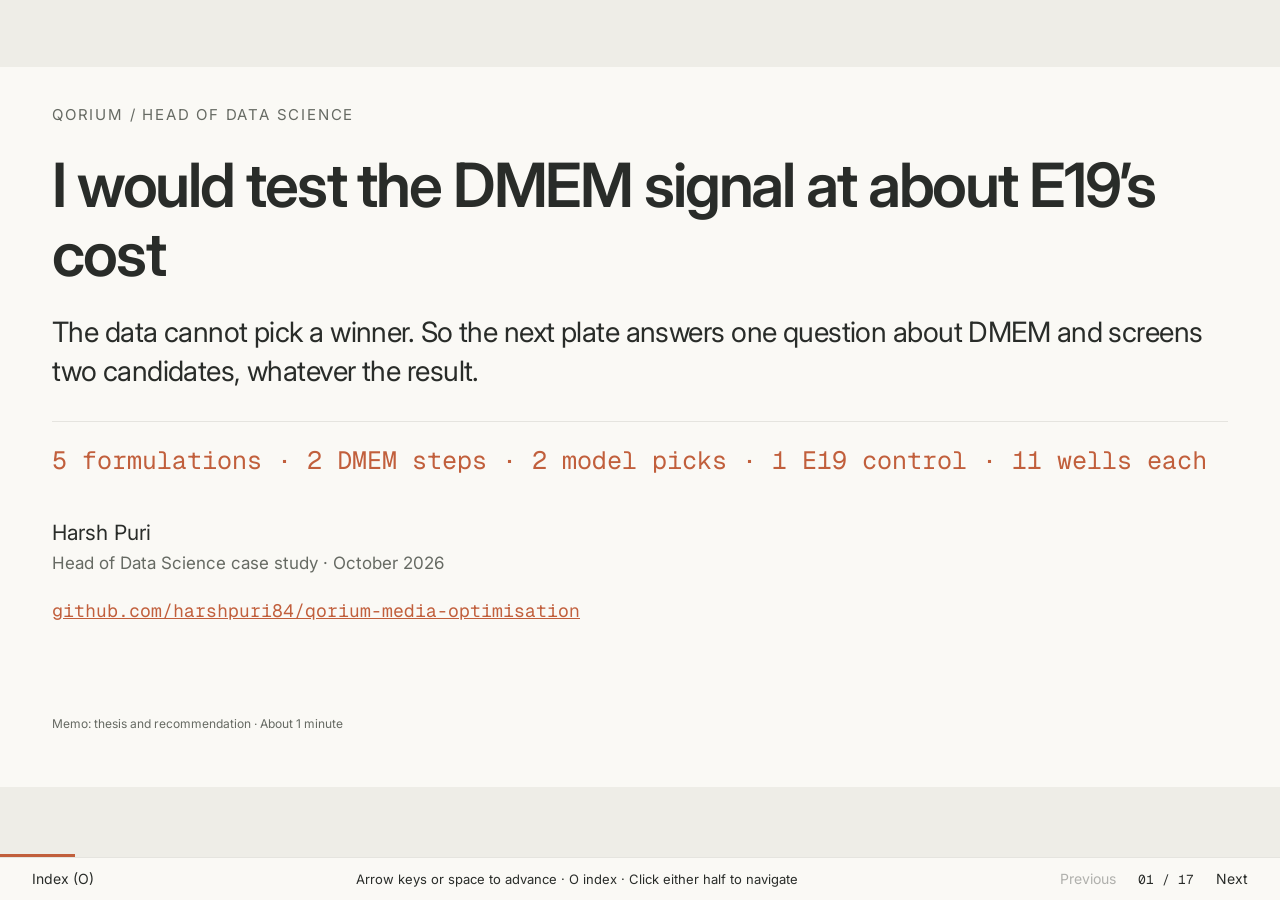
==== commit 47c13284: "Presentation v3: story order, primer, pipeline slide (public copy) 17 slides in three acts (16 main " ====
--- a/presentation/index.html
+++ b/presentation/index.html
@@ -1,11 +1,11 @@
 <!doctype html><html lang="en"><head><meta charset="utf-8"><meta name="viewport" content="width=device-width,initial-scale=1"><meta name="color-scheme" content="light"><title>Qorium · Next media batch</title><link rel="preconnect" href="https://fonts.googleapis.com"><link rel="preconnect" href="https://fonts.gstatic.com" crossorigin><link href="https://fonts.googleapis.com/css2?family=Geist+Mono:wght@400;500&family=Inter:wght@400;500;600&display=swap" rel="stylesheet"><style>
 :root{--bg:#FAF9F5;--surface:#fff;--line:#E5E4DF;--fg:#292C29;--muted:#666A63;--accent:#C15F3C;--accent-soft:#f3e2d9;--sunk:#f1f0eb;--s1:#BA886C;--s2:#C15F3C;--s3:#869781;--s4:#8296A0;--anchor:#383F3C;--r0:#B8BAB3;--r1:#87998D;--r2:#82949F;--r3:#C15F3C;--scale:1}
 *{box-sizing:border-box}body{margin:0;background:#eeede7;color:var(--fg);font-family:Inter,Arial,sans-serif;font-size:24px;line-height:1.4;overflow:hidden}button,input{font:inherit}button{color:inherit;cursor:pointer}button:focus-visible,input:focus-visible,[tabindex]:focus-visible{outline:3px solid var(--accent);outline-offset:4px}button:disabled{opacity:.35;cursor:default}.mono,td:not(:first-child),svg text{font-family:'Geist Mono',ui-monospace,monospace;font-variant-numeric:tabular-nums}.accent{color:var(--accent)}.muted{color:var(--muted)}
-#stage{position:absolute;left:50%;top:50%;width:1280px;height:720px;transform:translate(-50%,-50%) scale(var(--scale));background:var(--bg)}.slide{display:none;width:100%;height:100%;padding:37px 52px 54px}.slide.active{display:flex;flex-direction:column}header{flex:none}.eyebrow{font-size:15px;text-transform:uppercase;letter-spacing:.12em;color:var(--muted);margin:0 0 13px}h1{font-size:41px;line-height:1.13;letter-spacing:-.035em;font-weight:600;margin:0 0 27px;max-width:1140px}h2{font-size:25px;line-height:1.22;font-weight:600;margin:0 0 12px}p{margin:0 0 21px}.content{flex:1;min-height:0;overflow:auto}footer{flex:none;font-size:12px;color:var(--muted);margin-top:auto;padding-top:10px}b{font-weight:600}.lead{font-size:32px;line-height:1.4;letter-spacing:-.02em}.intro{font-size:27px;margin-bottom:12px}.small{font-size:17px;line-height:1.4;color:var(--muted);margin-bottom:10px}.two{display:grid;grid-template-columns:1fr 1fr;gap:54px}.compact{gap:42px}.compact p{font-size:23px}.callout{border-left:4px solid var(--accent);padding:16px 22px;background:var(--surface);font-size:23px;margin-top:18px}.rules p{padding:10px 0;margin:0;border-bottom:1px solid var(--line)}.rules b{font-size:31px;margin-right:12px}.cover h1{font-size:61px;max-width:960px;margin-top:26px;margin-bottom:24px}.cover .lead{font-size:28px}.thesis{border-top:1px solid var(--line);padding-top:22px;margin-top:30px;display:flex;gap:38px;align-items:center}.thesis>.mono{font-size:36px;color:var(--accent)}.thesis p{margin:0;font-size:24px}.byline{font-size:21px;margin-top:40px}.byline .muted{font-size:17px}.legend{display:flex;justify-content:space-between;font-size:20px;margin-bottom:5px}svg{display:block;width:100%;overflow:visible}svg text{font-size:17px;fill:var(--muted)}svg text.ink{fill:var(--fg)}#dmemChart{height:315px;margin:3px 0 16px}#forwardChart{height:300px;margin-bottom:20px}.recommend{display:grid;grid-template-columns:2fr 1fr;gap:24px}table{border-collapse:collapse;width:100%;font-size:22px;line-height:1.2;background:#fff}th{font-size:16px;text-align:left;font-weight:500;padding:10px 10px;border-bottom:1px solid var(--line);vertical-align:bottom}td{padding:7px 10px;border-bottom:1px solid var(--line)}td:first-child{min-width:198px}td small{font-family:'Geist Mono',monospace;display:block;font-size:16px;color:var(--muted);margin-top:3px}td .interval{display:block;font-size:16px;color:var(--muted)}tbody tr{cursor:pointer}tbody tr.selected{background:var(--accent-soft)}tbody tr:hover{background:#f4f1e9}.recommend+.small{margin-top:14px}.map-wrap{align-self:center}#mapChart{height:305px}.map-wrap .small{font-size:16px;margin-top:14px}.step-numbers{display:flex;justify-content:space-between;font-size:46px;color:var(--accent);margin:25px 0}.step-numbers span{color:var(--fg)}.contrast{border-top:2px solid var(--accent);padding-top:16px}.slot-questions p{padding:18px 0;border-bottom:1px solid var(--line)}.plate-grid{display:grid;grid-template-columns:720px 1fr;gap:42px}#plateChart{height:375px}.chips{display:flex;gap:8px;flex-wrap:wrap;margin:12px 0}.chips button{font-size:17px;background:#fff;border:1px solid var(--line);padding:7px 12px;border-radius:4px}.chips button.on{background:var(--fg);color:white}.stat{display:flex;gap:22px;align-items:center;margin:12px 0 22px}.stat strong{font-size:80px;line-height:1;color:var(--accent)}.stat p{font-size:22px;margin:0}.decision-list{display:grid;gap:15px}.decision{display:flex;gap:27px;padding:12px 0;border-bottom:1px solid var(--line)}.decision>span{font-size:28px;color:var(--accent)}.decision h2{margin-bottom:6px}.decision p{font-size:22px;margin:0}.reveal{visibility:hidden}.reveal.shown{visibility:visible}.screen-top{display:grid;grid-template-columns:1.4fr 1fr;gap:40px}.screen-top p{font-size:23px}.screen-top label{font-size:22px}output{float:right;color:var(--accent)}input[type=range]{width:100%;accent-color:var(--accent);cursor:ew-resize;margin-top:15px}.slide:has(#passChart) .content{display:flex;flex-direction:column}.slide:has(#passChart) .content>:not(#passChart){flex:none}#passChart{height:280px;min-height:180px;flex:1 1 280px}#passRead{display:flex;justify-content:space-between;gap:20px;font-size:21px;margin-top:15px;margin-bottom:12px}#passRead strong{display:block;font:32px 'Geist Mono',monospace;color:var(--accent)}.uncertainty{grid-template-columns:.8fr 1.2fr;gap:36px}.uncertainty p{font-size:22px}.uncertainty .small{font-size:18px}#simChart{height:295px}.scenarios{display:grid;grid-template-columns:1fr 1fr;gap:22px 50px}.scenarios>div{border-top:1px solid var(--line);padding-top:17px}.scenarios h2{font-size:25px}.scenarios p{font-size:23px;margin-bottom:0}.phases{display:grid;grid-template-columns:1fr 1.5fr;gap:35px;border-top:1px solid var(--line);padding-top:18px;margin-top:12px}.phases p{font-size:22px}.ai-process{display:grid;grid-template-columns:1fr 1fr 1fr;gap:34px}.ai-process>div{border-top:2px solid var(--line);padding-top:20px}.ai-process p{font-size:24px}.ai-process .eyebrow{font-size:15px}.ai-process h2{font-size:29px;margin-bottom:24px}.close-questions p{font-size:29px;padding:9px 0;margin:0;border-bottom:1px solid var(--line)}.closing{font-size:29px;color:var(--accent);max-width:1020px;margin-top:31px;line-height:1.35}
-#controls{position:fixed;bottom:0;left:0;right:0;height:43px;display:flex;align-items:center;justify-content:space-between;padding:0 20px;background:var(--bg);border-top:1px solid var(--line);font-size:13px;z-index:5}#controls button{border:0;background:none;padding:8px 12px;font-size:14px}#counter{font-family:'Geist Mono',monospace;margin:0 10px}#progress{position:fixed;bottom:43px;left:0;height:3px;background:var(--accent);width:0;z-index:6}#notesPanel{position:fixed;bottom:46px;left:0;right:0;max-height:38vh;overflow:auto;background:var(--surface);border-top:1px solid var(--line);padding:20px max(24px,calc((100vw - 1100px)/2));font-size:19px;z-index:9;box-shadow:0 -10px 35px #292c2912}#notesPanel h2{font-size:17px;color:var(--accent)}#notesPanel p{margin-bottom:14px}#overview{position:fixed;inset:0;z-index:20;background:#faf9f5f8;padding:38px;overflow:auto}#overview[hidden],#notesPanel[hidden]{display:none}#overview header{display:flex;justify-content:space-between;align-items:center}#overview header button{padding:10px 18px;border:1px solid var(--line);background:white;font-size:18px}#indexGrid{display:grid;grid-template-columns:repeat(3,1fr);gap:14px;margin-top:20px}#indexGrid button{text-align:left;min-height:95px;border:1px solid var(--line);padding:17px;background:#fff;font-size:20px;line-height:1.25}#indexGrid button.current{border-color:var(--accent);background:var(--accent-soft)}#indexGrid .mono{display:block;font-size:15px;color:var(--accent);margin-bottom:8px}#tip{position:fixed;z-index:30;opacity:0;pointer-events:none;max-width:340px;background:var(--fg);color:white;padding:12px 16px;border-radius:5px;font-size:17px;line-height:1.4;box-shadow:0 5px 18px #0002}.sr-only{position:absolute;width:1px;height:1px;overflow:hidden;clip-path:inset(50%)}
+#stage{position:absolute;left:50%;top:50%;width:1280px;height:720px;transform:translate(-50%,-50%) scale(var(--scale));background:var(--bg)}.slide{display:none;width:100%;height:100%;padding:37px 52px 54px}.slide.active{display:flex;flex-direction:column}header{flex:none}.eyebrow{font-size:15px;text-transform:uppercase;letter-spacing:.12em;color:var(--muted);margin:0 0 13px}h1{font-size:41px;line-height:1.13;letter-spacing:-.035em;font-weight:600;margin:0 0 27px;max-width:1140px}h2{font-size:25px;line-height:1.22;font-weight:600;margin:0 0 12px}p{margin:0 0 21px}.content{flex:1;min-height:0;overflow:auto}footer{flex:none;font-size:12px;color:var(--muted);margin-top:auto;padding-top:10px}b{font-weight:600}.lead{font-size:32px;line-height:1.4;letter-spacing:-.02em}.intro{font-size:27px;margin-bottom:12px}.small{font-size:17px;line-height:1.4;color:var(--muted);margin-bottom:10px}.two{display:grid;grid-template-columns:1fr 1fr;gap:54px}.compact{gap:42px}.compact p{font-size:23px}.callout{border-left:4px solid var(--accent);padding:16px 22px;background:var(--surface);font-size:23px;margin-top:18px}.rules p{padding:10px 0;margin:0;border-bottom:1px solid var(--line)}.rules b{font-size:31px;margin-right:12px}.cover h1{font-size:61px;max-width:1120px;margin-top:26px;margin-bottom:24px}.cover .lead{font-size:28px}.thesis{border-top:1px solid var(--line);padding-top:22px;margin-top:30px;display:flex;gap:38px;align-items:center}.thesis>.mono{font-size:36px;color:var(--accent)}.thesis p{margin:0;font-size:24px}.byline{font-size:21px;margin-top:40px}.byline .muted{font-size:17px}.legend{display:flex;justify-content:space-between;font-size:20px;margin-bottom:5px}svg{display:block;width:100%;overflow:visible}svg text{font-size:17px;fill:var(--muted)}svg text.ink{fill:var(--fg)}#dmemChart{height:315px;margin:3px 0 16px}#forwardChart{height:238px;margin-bottom:14px}.primerline{margin-top:22px;font-size:21px;color:var(--fg);max-width:1100px}.recommend{display:grid;grid-template-columns:2fr 1fr;gap:24px}table{border-collapse:collapse;width:100%;font-size:22px;line-height:1.2;background:#fff}th{font-size:16px;text-align:left;font-weight:500;padding:10px 10px;border-bottom:1px solid var(--line);vertical-align:bottom}td{padding:7px 10px;border-bottom:1px solid var(--line)}td:first-child{min-width:198px}td small{font-family:'Geist Mono',monospace;display:block;font-size:16px;color:var(--muted);margin-top:3px}td .interval{display:block;font-size:16px;color:var(--muted)}tbody tr{cursor:pointer}tbody tr.selected{background:var(--accent-soft)}tbody tr:hover{background:#f4f1e9}.recommend+.small{margin-top:14px}.map-wrap{align-self:center}#mapChart{height:305px}.map-wrap .small{font-size:16px;margin-top:14px}.step-numbers{display:flex;justify-content:space-between;font-size:46px;color:var(--accent);margin:25px 0}.step-numbers span{color:var(--fg)}.contrast{border-top:2px solid var(--accent);padding-top:16px}.slot-questions p{padding:18px 0;border-bottom:1px solid var(--line)}.plate-grid{display:grid;grid-template-columns:720px 1fr;gap:42px}#plateChart{height:375px}.chips{display:flex;gap:8px;flex-wrap:wrap;margin:12px 0}.chips button{font-size:17px;background:#fff;border:1px solid var(--line);padding:7px 12px;border-radius:4px}.chips button.on{background:var(--fg);color:white}.stat{display:flex;gap:22px;align-items:center;margin:12px 0 22px}.stat strong{font-size:80px;line-height:1;color:var(--accent)}.stat p{font-size:22px;margin:0}.decision-list{display:grid;gap:15px}.decision{display:flex;gap:27px;padding:12px 0;border-bottom:1px solid var(--line)}.decision>span{font-size:28px;color:var(--accent)}.decision h2{margin-bottom:6px}.decision p{font-size:22px;margin:0}.reveal{visibility:hidden}.reveal.shown{visibility:visible}.screen-top{display:grid;grid-template-columns:1.4fr 1fr;gap:40px}.screen-top p{font-size:23px}.screen-top label{font-size:22px}output{float:right;color:var(--accent)}input[type=range]{width:100%;accent-color:var(--accent);cursor:ew-resize;margin-top:15px}.slide:has(#passChart) .content{display:flex;flex-direction:column}.slide:has(#passChart) .content>:not(#passChart){flex:none}#passChart{height:280px;min-height:180px;flex:1 1 280px}#passRead{display:flex;justify-content:space-between;gap:20px;font-size:21px;margin-top:15px;margin-bottom:12px}#passRead strong{display:block;font:32px 'Geist Mono',monospace;color:var(--accent)}.uncertainty{grid-template-columns:.8fr 1.2fr;gap:36px}.uncertainty p{font-size:22px}.uncertainty .small{font-size:18px}#simChart{height:285px}.uncertainty p{margin-bottom:14px}.scenarios{display:grid;grid-template-columns:1fr 1fr;gap:22px 50px}.scenarios>div{border-top:1px solid var(--line);padding-top:17px}.scenarios h2{font-size:25px}.scenarios p{font-size:23px;margin-bottom:0}.phases{display:grid;grid-template-columns:1fr 1.5fr;gap:35px;border-top:1px solid var(--line);padding-top:18px;margin-top:12px}.phases p{font-size:22px}.ai-process{display:grid;grid-template-columns:1fr 1fr 1fr;gap:34px}.ai-process>div{border-top:2px solid var(--line);padding-top:20px}.ai-process p{font-size:24px}.ai-process .eyebrow{font-size:15px}.ai-process h2{font-size:29px;margin-bottom:24px}.close-questions p{font-size:29px;padding:9px 0;margin:0;border-bottom:1px solid var(--line)}.closing{font-size:29px;color:var(--accent);max-width:1020px;margin-top:31px;line-height:1.35}
+#controls{position:fixed;bottom:0;left:0;right:0;height:43px;display:flex;align-items:center;justify-content:space-between;padding:0 20px;background:var(--bg);border-top:1px solid var(--line);font-size:13px;z-index:5}#controls button{border:0;background:none;padding:8px 12px;font-size:14px}#counter{font-family:'Geist Mono',monospace;margin:0 10px}#progress{position:fixed;bottom:43px;left:0;height:3px;background:var(--accent);width:0;z-index:6}#notesPanel{position:fixed;bottom:46px;left:0;right:0;max-height:38vh;overflow:auto;background:var(--surface);border-top:1px solid var(--line);padding:20px max(24px,calc((100vw - 1100px)/2));font-size:19px;z-index:9;box-shadow:0 -10px 35px #292c2912}#notesPanel h2{font-size:17px;color:var(--accent)}#notesPanel p{margin-bottom:14px}#overview{position:fixed;inset:0;z-index:20;background:#faf9f5f8;padding:38px;overflow:auto}#overview[hidden],#notesPanel[hidden],#explainPanel[hidden]{display:none}#overview header{display:flex;justify-content:space-between;align-items:center}#overview header button{padding:10px 18px;border:1px solid var(--line);background:white;font-size:18px}#indexGrid{display:grid;grid-template-columns:repeat(3,1fr);gap:14px;margin-top:20px}#indexGrid button{text-align:left;min-height:95px;border:1px solid var(--line);padding:17px;background:#fff;font-size:20px;line-height:1.25}#indexGrid button.current{border-color:var(--accent);background:var(--accent-soft)}#indexGrid .mono{display:block;font-size:15px;color:var(--accent);margin-bottom:8px}#tip{position:fixed;z-index:30;opacity:0;pointer-events:none;max-width:340px;background:var(--fg);color:white;padding:12px 16px;border-radius:5px;font-size:17px;line-height:1.4;box-shadow:0 5px 18px #0002}.sr-only{position:absolute;width:1px;height:1px;overflow:hidden;clip-path:inset(50%)}
 @media(max-width:700px){body{overflow:auto;background:var(--bg);font-size:22px}#stage{position:relative;left:auto;top:auto;width:100%;height:auto;min-height:calc(100dvh - 46px);transform:none}.slide{height:auto;min-height:calc(100dvh - 46px);padding:25px 20px 85px}.slide.active{display:block}.eyebrow{font-size:12px}h1,.cover h1{font-size:34px;line-height:1.16;margin:15px 0 25px}.lead,.cover .lead{font-size:26px}.two,.recommend,.plate-grid,.screen-top,.uncertainty,.phases,.ai-process,.scenarios{grid-template-columns:1fr;gap:22px}.thesis{display:block}.thesis>.mono{font-size:28px}.thesis p{margin-top:15px}.byline{margin-top:25px}.rules b{font-size:28px}.legend{display:block;font-size:16px}.legend span{display:block}#dmemChart,#forwardChart,#mapChart,#plateChart,#passChart,#simChart{height:auto}.slide:has(#passChart) .content{display:block}#passChart{min-height:250px}.small{font-size:17px}.recommend table,.recommend tbody,.recommend tr,.recommend td{display:block}.recommend thead{display:none}.recommend tr{padding:13px;border-bottom:1px solid var(--line)}.recommend td{border:0;padding:3px 0;font-size:22px}.recommend td:not(:first-child)::before{content:attr(data-label) ': ';font-family:Inter,Arial,sans-serif;font-size:17px;color:var(--muted)}td .interval{display:inline;margin-left:8px}td:first-child{min-width:0}.map-wrap .small{font-size:17px}#passRead{flex-wrap:wrap}.step-numbers{font-size:34px}.decision{gap:13px}.decision p{font-size:22px}.reveal:not(.shown){display:none}.stat{margin:10px 0}footer{font-size:12px;margin-top:30px}.close-questions p{font-size:24px}.closing{font-size:26px}.ai-process h2{font-size:26px}#controls{padding:0 5px}#controls button{padding:8px 6px;font-size:12px}#keyHelp{display:none}#counter{margin:0 3px;font-size:12px}#overview{padding:20px}#overview h2{font-size:24px}#indexGrid{grid-template-columns:1fr}#notesPanel{max-height:55vh;padding:18px;font-size:18px}#tip{max-width:calc(100vw - 24px);font-size:15px}.callout{font-size:22px}.content{min-width:0}}
-@media print{body{overflow:visible;background:white}#stage{position:static;width:1280px;height:auto;transform:none}.slide,.slide.active{display:flex;height:720px;break-after:page}.reveal{visibility:visible}#controls,#progress,#overview,#notesPanel,#tip{display:none!important}}
-</style></head><body><main id="stage" aria-label="Qorium case study presentation"><section class="slide cover" aria-label="1. I would test the DMEM signal at E19’s cost"><header><p class="eyebrow">Qorium / Head of Data Science</p><h1>I would test the DMEM signal at E19’s cost</h1></header><div class="content"><p class="lead">The data cannot tell us which formulation is best.<br>I would use the next plate to test what matters.</p><div class="thesis"><span class="mono">40% / 44.6% / 50%</span><p>Two designed DMEM steps. Two model picks.<br>The E19 control on the same plate.</p></div><p class="byline">Harsh Puri<br><span class="muted">Head of Data Science case study · October 2026</span></p></div><footer>Memo: thesis and recommendation · Speaking guide: about 1 minute</footer><template class="notes"><p>I’m not a cell biologist. AI did the heavy lifting on code and drafts, and I used independent adversarial reviews. My job was to frame the decision, understand the limits, and make the calls.</p><p>The recommendation is five formulations. Two step DMEM down and up around E19. Two come from the model. E19 runs again on the same plate. I want this experiment to be informative even if no candidate advances.</p><p>The model suggests a signal near 44% DMEM, but its forward test does not support treating that as a reliable optimum. The contrast is fixed before the run, and it may come back inconclusive.</p></template></section><section class="slide " aria-label="2. I would optimise the next experiment"><header><p class="eyebrow">Qorium / Head of Data Science</p><h1>I would optimise the next experiment</h1></header><div class="content"><div class="two"><div><p class="lead">Maximise mean PBMC viability at <span class="mono">72&nbsp;h</span>, within a checkable cost ceiling.</p><p>Then add viable-cell recovery against a <span class="mono">t = 0</span> count.</p></div><div class="rules"><p><b class="mono">3 to 5</b> formulations allowed</p><p><b class="mono">24</b> historical formulations</p><p><b class="mono">9.51&nbsp;pts</b> pooled reading SD</p><p>Whole percentages, summing to <b class="mono">100%</b></p></div></div><div class="callout">Model picks: no higher cost than E19 in at least <span class="mono">6 of 9</span> price scenarios. Designed steps: up to <span class="mono">1%</span> more at base prices.</div></div><footer>Memo: problem, objective and constraints · About 1 minute</footer><template class="notes"><p>I chose a cost constraint because a lab manager can check it by hand. I did not combine performance and cost into an arbitrary weighted score. Viability at 72&nbsp;hours is the only public endpoint. I would also record viable cells per mL because a high percentage can hide cell loss.</p><p>The capacity is five formulations, including E19. The model picks must be separated by at least 5% of volume from tested formulations and each other. The designed steps are allowed a small exception to cost and spacing because their job is to answer a specific question.</p><p>Dispensing at 1% resolution and enough cells for 57 wells from one donor are assumptions to confirm with the lab. The price ceiling screens candidates. Savings of up to 2.53% are not a business case.</p></template></section><section class="slide " aria-label="3. The DMEM signal and round 3 overlap"><header><p class="eyebrow">Qorium / Head of Data Science</p><h1>The DMEM signal and round 3 overlap</h1></header><div class="content"><div class="chart-wide"><div class="legend"><span>24 formulations · 4 media · 103 readings</span><span class="accent">Round 3 highlighted</span></div><svg id="dmemChart" role="img" aria-label="Viability versus DMEM share, coloured by round"></svg></div><div class="two compact"><p>All six round-3 formulations: <span class="mono">44 to 45%</span> DMEM, <span class="mono">67 to 81%</span> viability.</p><p>Recipe and lab day are confounded. E19’s <span class="mono">80.2%</span> re-run partly answers this, if it was a separate run.</p></div></div><footer>Memo: what the data says · Review page: experiments and DMEM chart · About 2 minutes</footer><template class="notes"><p>These are human PBMCs, not bovine fibroblasts. The four commercial media are DMEM, RPMI-10, X-VIVO 15 and AR5. Each point is a formulation mean. The vertical lines show reading SD, not a confidence interval.</p><p>DMEM is the only blend variable with a clear signal. E12 at 44.5% DMEM scored 68.1% before round 3. All six round-3 formulations are near that DMEM share while the other components vary widely. That is suggestive, but the recipe and the day remain confounded.</p><p>The paper’s E19 comparison scored 80.2%, with six readings and SD 7.5. I assume it was a separate run, but the dates are absent. E10 and E14 are also nearly identical yet score 48.15% and 7.52%. A donor or preparation effect is plausible. The data cannot distinguish that from biology, so E14 stays in the primary fit.</p></template></section><section class="slide " aria-label="4. The GP proposes, and the plate decides"><header><p class="eyebrow">Qorium / Head of Data Science</p><h1>The GP proposes, and the plate decides</h1></header><div class="content"><p class="intro">Every model under-predicted round 3 by <span class="mono accent">22 to 29&nbsp;points</span>.</p><svg id="forwardChart" role="img" aria-label="Predicted and observed round 3 means for all compared models"></svg><div class="two compact"><p><b>No model beats the plain mean</b><br>on predictive density across all 24 formulations.</p><p><b>Why keep a GP?</b><br>It gives uncertainty and supports conditioning on pending picks.</p></div></div><footer>Memo: models and why a GP · Review page: forward test · About 2 minutes</footer><template class="notes"><p>I compared the GP with a random forest, a Scheffe quadratic mixture model and the plain mean. This chart trains on earlier rounds and predicts round 3, which matches the decision we actually face. Open circles are predictions. Filled circles are observations.</p><p>The pooled-noise GP missed by 26.8&nbsp;points. Its leave-one-out rank correlation looks useful at 0.61, but within rounds 0 to 2 it drops to 0.11. It mostly separates the final round from the rest. On predictive density, where lower is better, the mean scores 4.44 and the GP 5.93.</p><p>I keep the GP as a proposal mechanism. It returns an estimate with uncertainty and lets me condition on already selected formulations at their predicted means. I do not treat its forecast as the plate’s reference. The same-plate E19 control supplies that reference.</p></template></section><section class="slide " aria-label="5. I recommend five formulations"><header><p class="eyebrow">Qorium / Head of Data Science</p><h1>I recommend five formulations</h1></header><div class="content"><div class="recommend"><div><table id="picksTable"><thead><tr><th>Slot / role</th><th>EUR/L</th><th>Estimate<br><span class="muted">80% predictive interval</span></th><th>P(above<br>E19)</th></tr></thead><tbody></tbody></table><p class="small">Composition order: DMEM / RPMI-10 / X-VIVO 15 / AR5 (%)</p></div><div class="map-wrap"><svg id="mapChart" role="img" aria-label="Recommended formulations against historical formulations"></svg><p class="small">Stars: proposed slots. Ring: E19.<br>Dots: historical formulations, lighter means higher viability.</p></div></div><p class="small">Intervals describe one measured formulation mean under the model. P(above E19) uses the joint posterior and ignores shifts between batches.</p></div><footer>Memo: recommendation table and cost · Review page: batch map · About 2 minutes</footer><template class="notes"><p>These are the five formulations I would put on the plate. The first two are designed steps. The next two are model picks, and the last is the E19 control. The percentages and costs match the submitted memo.</p><p>The estimates look lower than E19’s observed 81.0%, but that is not the right model comparison. The GP shrinks E19 to 70.1 by combining its readings with neighbouring formulations and the fitted noise. The 80.2 re-run suggests that shrinkage may be too strong.</p><p>The 50% DMEM step costs EUR 0.26 per litre more than E19. I allowed that diagnostic up to 1% extra at base prices. Model picks still have to meet their cost rule. Click a table row or a star to see the formulation’s details. The same selection will highlight its wells when I reach the plate.</p></template></section><section class="slide " aria-label="6. Each slot asks a different question"><header><p class="eyebrow">Qorium / Head of Data Science</p><h1>Each slot asks a different question</h1></header><div class="content"><div class="two"><div class="contrast"><p class="eyebrow">Slots 1 and 2</p><div class="step-numbers mono">40% <span>44.6%</span> 50%</div><h2>Does curvature hold along E19’s path?</h2><p>Keep the other media in approximately E19’s ratios. FBS changes little: <span class="mono">6.2 to 6.8%</span>.</p></div><div class="slot-questions"><p><b>Slot 3 · Cheaper alternative</b><br>Can RPMI-10 replace both serum-free media? FBS rises to <span class="mono">9.9%</span>.</p><p><b>Slot 4 · Expected improvement</b><br>Can X-VIVO 15 replace some AR5?<br>AR5 remains at <span class="mono">7%</span>.</p></div></div><div class="callout">DMEM is a proxy for glucose, calcium, pH and osmolality. This design cannot separate them. I would record pH and osmolality.</div></div><footer>Memo: why these four · About 2 minutes</footer><template class="notes"><p>The GP’s DMEM length scale sits at its floor. In plain terms, it believes viability changes sharply with DMEM. But nobody has tested 40% and 50% at E19’s other ratios. That is the belief I want to test directly.</p><p>DMEM moves glucose, calcium, bicarbonate and osmolality together. It would be wrong to call this a glucose experiment. I would record pH after incubator equilibration and osmolality for every formulation. The contrast keeps FBS between 6.2% and 6.8%, compared with E19 at 6.5%.</p><p>Slot 3 is a cost question. It nearly removes X-VIVO 15 and AR5, but raises serum, so it is not a step toward an animal-free process. Serum-free also does not mean animal-free: these media contain proteins such as human albumin and transferrin. Slot 4 reduces AR5, whose price is unknown, but still contains 7% AR5.</p></template></section><section class="slide " aria-label="7. The plate measures comparisons within one preparation"><header><p class="eyebrow">Qorium / Head of Data Science</p><h1>The plate measures comparisons within one preparation</h1></header><div class="content"><div class="plate-grid"><div><svg id="plateChart" role="img" aria-label="Clickable 96-well plate with randomized formulation wells and controls"></svg><div id="plateBtns" class="chips" aria-label="Highlight a formulation"></div></div><div><div class="stat"><strong class="mono">11</strong><p>wells per formulation<br>in randomised row blocks</p></div><p><span class="mono">36</span> PBS edge wells<br><span class="mono">2</span> blanks · <span class="mono">2</span> heat-killed controls</p><p><span class="mono">57</span> cell-containing wells<br>One donor. One thaw.</p><p class="small" id="wellRead" aria-live="polite">Select a well or formulation. B = blank. K = heat-killed. Empty interior well = unused.</p></div></div></div><footer>Memo: from plate to decision · Lab plan: next PBMC plate · Review page: exact plate layout · About 1.5 minutes</footer><template class="notes"><p>The extra replication does not use more formulation slots. There are 55 formulation wells, two heat-killed controls, two blanks and a PBS edge ring. One interior well remains unused. The five formulations are randomised in row blocks.</p><p>All 57 cell-containing wells use one donor and one thaw. I would log the cell preparation, FBS and medium lots, harvest procedure and assay protocol. I would record a t = 0 count and total and viable cells per mL at harvest.</p><p>This estimates variation within one preparation. It does not estimate donor-to-donor or preparation-to-preparation variation. Also, the source study pooled cultures before reading. Individual well readings are a protocol change that the assay owner must agree before the run. If pooling is necessary, the effective replicate count changes.</p></template></section><section class="slide " aria-label="8. I would fix the decision rules before the run"><header><p class="eyebrow">Qorium / Head of Data Science</p><h1>I would fix the decision rules before the run</h1></header><div class="content"><div class="decision-list"><div class="decision"><span class="mono">01</span><div><h2>Check plate validity</h2><p>The assay owner checks blanks, dead-cell gate, missing wells and spread. Repeat an invalid plate.</p></div></div><div class="decision reveal"><span class="mono">02</span><div><h2>Read the DMEM contrast</h2><p>E19 minus the interpolated mean of the 40% and 50% steps. Predicted <span class="mono">5.6&nbsp;pts</span>, SE about <span class="mono">3.5</span>, power about <span class="mono">48%</span>. Inconclusive allowed.</p></div></div><div class="decision reveal"><span class="mono">03</span><div><h2>Screen slots 3 and 4</h2><p>Mean within <span class="mono">5&nbsp;points</span> of same-plate E19, at equal or lower cost. A pass means “not excluded”.</p></div></div><div class="decision reveal"><span class="mono">04</span><div><h2>Confirm, then decide</h2><p>Independent preparations and days. One-sided <span class="mono">95%</span> lower bound above <span class="mono">−5&nbsp;points</span>, plus cost and quality.</p></div></div></div></div><footer>Memo: four decision steps · Next advances one step · About 2 minutes</footer><template class="notes"><p>I would agree the assay validity rules before seeing results. An invalid plate gets repeated, not interpreted. Low E19 alone triggers a review of preparation and assay conditions.</p><p>Next is the pre-registered curvature contrast. I compare E19 with the interpolated mean of the two DMEM steps. The model predicts 5.6&nbsp;points, but power is only about 48%. This diagnostic may be inconclusive. I read it regardless of cost, because the 50% step is slightly over the ceiling.</p><p>Only slots 3 and 4 enter the candidate screen. A passing mean is no more than 5&nbsp;points below E19 at equal or lower cost. That leaves the candidate eligible for confirmation. It does not establish equivalence or improvement.</p><p>I would repeat one finalist, two at most, with concurrent E19 across independent preparations on different days. Those repeats determine the confirmation size. Adoption also needs acceptable quality and a business case in cost per unit of acceptable output.</p></template></section><section class="slide " aria-label="9. A screen pass means “not excluded”"><header><p class="eyebrow">Qorium / Head of Data Science</p><h1>A screen pass means “not excluded”</h1></header><div class="content"><div class="screen-top"><p>Slots 3 and 4: observed mean at least <span class="mono">E19 − 5&nbsp;points</span>, with acceptable cost.</p><label for="nWells">Wells per arm <output id="wellCount" class="mono">11</output><input id="nWells" type="range" min="2" max="16" value="11" step="1"></label></div><svg id="passChart" role="img" aria-label="Screen pass probability versus true difference from E19"></svg><div id="passRead" class="callout" aria-live="polite"></div><p class="small">Assumes independent wells and historical SD <span class="mono">9.51</span>. Dashed curve: 4 wells. Slider values above 11 illustrate precision, beyond this plate’s allocation.</p></div><footer>Memo: screen statistics · Review page: pass-probability calculation · About 1.5 minutes</footer><template class="notes"><p>This curve is the chance of crossing the screen’s observed-mean threshold. It is not a probability that a formulation is equivalent. At 11 wells per arm, an equal formulation passes about 89% of the time. A formulation that is really 10&nbsp;points worse still passes about 11% of the time.</p><p>The 90% interval on the difference is about plus or minus 7&nbsp;points. I can move the slider to show how replication changes the screen. The dashed curve is the four-well comparison. This calculation assumes independent wells with the historical reading SD. That independence is provisional, and all candidate comparisons share the E19 estimate.</p><p>A passing formulation is not excluded. I would still confirm it with independent preparations. Curvature detected would support a local optimum along the E19 path. No detected curvature could mean the response is broader or that the result is inconclusive. I would widen the DMEM range in that case.</p></template></section><section class="slide " aria-label="10. At fitted noise, I detected no policy advantage"><header><p class="eyebrow">Qorium / Head of Data Science</p><h1>At fitted noise, I detected no policy advantage</h1></header><div class="content"><div class="two uncertainty"><div><p><b>Reading noise</b><br>GP mean-noise SD <span class="mono">11.83</span>, versus reading SEM <span class="mono">4.97</span>.</p><p><b>Model and price choices</b><br><span class="mono">19</span> reruns. Median movement: slot 3 <span class="mono">16%</span>, slot 4 <span class="mono">6%</span> of volume.</p><p><b>Batch shifts</b><br>Same-plate E19, then independent preparation repeats.</p></div><div><p class="small">Simulation: finalist shortfall at fitted noise<br>Points below the best. Lower is better.</p><svg id="simChart" role="img" aria-label="Simulation finalist shortfall for five policies on two synthetic truths"></svg></div></div><div class="callout">At fitted noise, finalists sat <span class="mono">4.7 to 7.9&nbsp;points</span> below the best. The simulation did not test this plate’s remedy.</div></div><footer>Memo: how sure we are · Review page: simulation data · About 2 minutes</footer><template class="notes"><p>I tested sensitivity to noise models, kernel limits, coordinates, unusual results, prices and selection rules. The DMEM steps stay fixed by design. The cheaper slot moves mainly with prices. Slot 4 usually moves less, but changes strongly without DMEM as a coordinate or under per-recipe noise.</p><p>The simulation ran 30 paired campaigns of 18 formulations on two smooth synthetic truths, at two noise levels, with the same rules and measurement errors for every policy. Random picks inside the rules ended 1.6 to 2.1&nbsp;points from the best formulation in discovery.</p><p>Only UCB showed nominal evidence of beating random, at low noise: p = 0.016 and 0.001, across 16 exploratory tests, with Bonferroni threshold 0.003. At the fitted noise of 11.8&nbsp;points, I detected no advantage for any policy. This chart shows the shortfall of the finalist selected from noisy readings. The earlier four-role policy is not the redesigned plate.</p><p>This motivated replication and designed contrasts. The simulation did not test whether that remedy works, so I cannot claim that it proved my design.</p></template></section><section class="slide " aria-label="11. The strategy changes with the experimental constraints"><header><p class="eyebrow">Qorium / Head of Data Science</p><h1>The strategy changes with the experimental constraints</h1></header><div class="content"><div class="scenarios"><div><h2>Only 10 to 20 experiments</h2><p>More space-filling picks, simpler kernels with priors, wider intervals.</p></div><div><h2>Cheap, noisy assays</h2><p>Screen widely after paired calibration on the same cultures.</p></div><div><h2>Expensive, reliable assays</h2><p>Use for finalists, E19 controls and a spread of formulations.</p></div><div><h2>Incomplete costs</h2><p>Use a price-scenario grid. Get the missing quote that changes selection most.</p></div><div><h2>Categorical or constrained</h2><p>One GP per category or a mixed kernel. Enforce limits in candidate generation.</p></div><div><h2>Parallel batches</h2><p>Condition on pending picks, enforce spacing, re-run E19 every batch.</p></div></div></div><footer>Memo: how the strategy changes · Brief: six required scenarios · About 1.5 minutes</footer><template class="notes"><p>The brief asks how the strategy changes in these six situations. With very little data I would spread the first experiments more broadly and simplify the model. With six random points, this GP was confidently wrong: round-1 interval coverage was 17%.</p><p>For cheap and expensive assays, I would first measure the same cultures with both. A cheap assay can screen widely only after I understand its relationship to the reliable endpoint. The expensive assay should include controls and a spread of formulations, not just winners, so calibration is possible.</p><p>With missing costs, the constraint runs over scenarios and the most decision-relevant missing quote comes first. Categories require a separate GP or mixed kernel. Hard feasibility limits belong in candidate generation. For parallel work I would choose the batch jointly, condition on pending picks and include the E19 control in every batch.</p></template></section><section class="slide " aria-label="12. The method transfers to Qorium; the formulations do not"><header><p class="eyebrow">Qorium / Head of Data Science</p><h1>The method transfers to Qorium; the formulations do not</h1></header><div class="content"><div class="two"><div><p class="eyebrow">What I would carry over</p><h2>Designed contrasts and a concurrent control</h2><p>Replicated wells. Validity rules set before the run. Screen, then confirm.</p><p>Current production medium becomes the control.</p></div><div><p class="eyebrow">What I would rebuild</p><h2>Animal-free bovine skin fibroblast media</h2><p>Approved ingredients, attachment substrates and dissociation enzymes.</p><p>Bounded component concentrations, new endpoints and noise models.</p></div></div><div class="phases"><div><b>Expansion</b><p>Doublings per day</p></div><div><b>Matrix production</b><p>Deposited collagen per area, with ascorbate over <span class="mono">2 to 4&nbsp;weeks</span></p></div></div><p class="small">Serum-free growth of bovine skin fibroblasts is an expectation to test. The business measure becomes cost per gram of acceptable collagen.</p></div><footer>Memo: Qorium, risks and validation · Lab plan: Qorium version · About 1.5 minutes</footer><template class="notes"><p>I would not carry the PBMC formulations into Qorium. Your cells are adherent bovine skin fibroblasts and your process is animal-free. That changes the ingredient list, attachment substrates and dissociation reagents, as well as the endpoints.</p><p>I would separate expansion from matrix production. Expansion tracks doublings per day. Production tracks deposited collagen per area under ascorbate over two to four weeks, with material quality defined. I would track phenotype and passage. Destructive collagen assays may require sister wells, so assay choice also changes capacity.</p><p>Human dermal fibroblasts can grow serum-free. For primary bovine skin fibroblasts, I would treat that as an expectation to test. The published serum-free gap cited in the memo is for bovine myoblasts, not these cells.</p><p>The first plate could follow the same pattern: two steps on a component your team believes matters, two model picks within an approved animal-free list, and current production medium as control. The business criterion becomes cost per acceptable collagen output, not simply cost per litre.</p></template></section><section class="slide " aria-label="13. AI did the heavy lifting; I made the calls"><header><p class="eyebrow">Qorium / Head of Data Science</p><h1>AI did the heavy lifting; I made the calls</h1></header><div class="content"><div class="ai-process"><div><p class="eyebrow">Draft and build</p><h2>I used AI for code and drafts</h2><p>I framed the decision and checked the recommendation against the brief.</p></div><div><p class="eyebrow">Independent challenge</p><h2>I asked for adversarial reviews</h2><p>Statistics and decisions. Biology and leadership. Then final science and language checks.</p></div><div><p class="eyebrow">My decisions</p><h2>I changed the batch and the claims</h2><p>Designed steps replaced redundant model picks. More replication. Inconclusive allowed.</p></div></div><div class="callout">I rejected E10/E14 re-runs and a switch to UCB. I kept E14 in the fit and withdrew the claim that it was a technical failure.</div></div><footer>Walkthrough: AI use · Decisions: adversarial reviews and final corrections · About 1 minute</footer><template class="notes"><p>I want to be direct about how I worked. AI assistants did much of the implementation and drafting. I used independent reviews to challenge both the statistics and the biological story. My responsibility was to decide what survived those challenges.</p><p>An earlier batch had four model picks. Reviews showed that one exploit pick was almost indistinguishable from E19 under the model. I replaced that and the exploration pick with the two designed DMEM steps. I also spent more wells on replication and made the possibility of an inconclusive contrast explicit.</p><p>I rejected spending two slots on E10 and E14 re-runs. That was a choice about what this limited batch should teach, not proof that E14 was a failed run. In fact, I withdrew that failure claim and kept E14 in the main fit. I also rejected switching to UCB on the strength of low-noise simulation results. The fitted-noise results did not support it.</p><p>That is what I want to demonstrate here: I can direct the tools, accept criticism and narrow a claim when the evidence does not support it.</p></template></section><section class="slide " aria-label="14. I would agree the endpoint before the next plate"><header><p class="eyebrow">Qorium / Head of Data Science</p><h1>I would agree the endpoint before the next plate</h1></header><div class="content"><div class="close-questions"><p>Which endpoint decides a medium change?</p><p>What performance loss is acceptable for what saving?</p><p>Which ingredients and quality limits are fixed?</p><p>How do plate results transfer to the bioreactor?</p><p>How much cell-batch variation do you see and record?</p></div><div class="closing">This batch succeeds if it reads the contrast and decides whether slot 3 or 4 goes to confirmation.</div></div><footer>Memo: validation · Lab plan: questions for the CSO · About 0.5 minutes</footer><template class="notes"><p>These are the questions I would bring to the CSO before translating the pattern to Qorium. Growth, collagen per cell, sheet properties and cost per square metre can lead to different choices. I need to know which endpoint actually decides adoption and who signs off the trade-off.</p><p>I would also ask which ingredients are fixed by regulation, supply or performance, whether there is a scale-down model that connects plates to the bioreactor, and how variation between cell batches and biopsies is recorded.</p><p>My recommendation is modest. The batch succeeds if we can read the curvature contrast as detected, not detected or inconclusive, and decide whether either model pick deserves confirmation. It does not need to produce a winner to be useful.</p></template></section></main><div id="progress" aria-hidden="true"></div><nav id="controls" aria-label="Presentation controls"><div><button id="indexToggle" aria-expanded="false" aria-controls="overview">Index (O)</button><button id="notesToggle" aria-expanded="false" aria-controls="notesPanel">Notes (N)</button></div><span id="keyHelp">Arrow keys or space to advance · Click either half to navigate</span><div><button id="prev" aria-label="Previous slide or step">Previous</button><span id="counter">01 / 14</span><button id="next" aria-label="Next slide or step">Next</button></div></nav><aside id="notesPanel" hidden aria-label="Speaker notes"><h2>Speaker notes</h2><div id="notesText"></div></aside><div id="overview" role="dialog" aria-modal="true" aria-labelledby="indexTitle" hidden><header><h2 id="indexTitle">Slide index</h2><button id="closeIndex">Close (Esc)</button></header><div id="indexGrid"></div></div><div id="tip" role="tooltip"></div><div id="announce" class="sr-only" aria-live="polite"></div><script>
+@media print{body{overflow:visible;background:white}#stage{position:static;width:1280px;height:auto;transform:none}.slide,.slide.active{display:flex;height:720px;break-after:page}.reveal{visibility:visible}#controls,#progress,#overview,#notesPanel,#explainPanel,#tip{display:none!important}}
+#explainPanel{position:fixed;bottom:46px;left:0;right:0;max-height:44vh;overflow:auto;background:var(--surface);border-top:1px solid var(--line);padding:20px max(24px,calc((100vw - 1100px)/2));font-size:18px;line-height:1.45;z-index:9;box-shadow:0 -10px 35px #292c2912}#explainPanel[hidden]{display:none}#explainPanel h2{font-size:17px;color:var(--accent)}#explainPanel p{margin-bottom:12px}#explainPanel h4{font-size:15px;font-variant:small-caps;text-transform:lowercase;letter-spacing:.1em;font-weight:600;color:var(--accent);margin:16px 0 6px}#explainPanel dl{display:grid;grid-template-columns:minmax(130px,230px) 1fr;gap:6px 22px;margin:0 0 10px}#explainPanel dt{font-weight:600}#explainPanel dd{margin:0}#explainPanel code{font-family:'Geist Mono',monospace;font-size:16px}a{color:var(--accent)}.repo{font-size:18px;margin:14px 0 0}.thesis>.mono{font-size:25px;line-height:1.35;color:var(--accent)}#picksTable+.small{margin-top:6px}.cards>div{background:#fff;border:1px solid var(--line);border-top:3px solid var(--accent);padding:22px 24px}.cards p{font-size:25px}.acts .num{font-size:60px;line-height:1;color:var(--accent);display:block;margin-bottom:12px}.chartnote{margin-top:-8px;margin-bottom:12px;font-size:16px}.scnote{margin-top:10px;font-size:19px!important;color:var(--fg)}tr.grp td{cursor:default;font-size:14px;letter-spacing:.1em;text-transform:uppercase;color:var(--accent);background:var(--sunk);padding:3px 10px}tbody tr.grp:hover{background:var(--sunk)}.plateline{font-size:22px}.flow{display:grid;grid-template-columns:1fr 1.15fr 1.25fr .9fr;gap:30px}.flow>div{position:relative;background:#fff;border:1px solid var(--line);border-top:3px solid var(--accent);padding:14px 16px 6px}.flow>div:not(:last-child)::after{content:'\2192';position:absolute;right:-26px;top:14px;font-size:24px;color:var(--accent)}.flow h2{font-size:22px;margin-bottom:8px}.flow .code{display:block;font-size:16px;color:var(--accent)}.flow p{font-size:16px;line-height:1.35;margin:2px 0 11px;color:var(--fg)}.flow .out{background:var(--sunk)}.strip{font-size:15px;line-height:1.5;margin:16px 0 0;padding-top:12px;border-top:1px solid var(--line);color:var(--muted)}.callout.first{margin-top:0}.callout.first p{margin:0 0 8px;font-size:22px}.callout.first p:last-child{margin:0}.nohuman{margin:14px 0 16px;font-size:23px;color:var(--accent)}.nohuman+.ai-process h2{font-size:26px;margin-bottom:12px}.nohuman+.ai-process p{font-size:22px}.ai-process.cards p,.ai-process.acts p{font-size:24px}.close-questions .q-lead{font-size:33px;line-height:1.25;letter-spacing:-.02em;font-weight:600}.close-questions p:not(.q-lead){font-size:21px;padding:6px 0}.closing{font-size:23px!important;margin-top:16px!important}.final-line{font-size:31px;line-height:1.28;letter-spacing:-.02em;font-weight:600;margin:20px 0 0;max-width:1100px}@media(max-width:700px){.flow{grid-template-columns:1fr}.flow>div:not(:last-child)::after{content:none}#explainPanel{max-height:60vh;padding:18px;font-size:18px}#explainPanel dl{grid-template-columns:1fr;gap:2px}#explainPanel dd{margin-bottom:8px}.thesis>.mono{font-size:22px}.close-questions .q-lead{font-size:28px}.final-line{font-size:26px}.strip{overflow-wrap:anywhere}.repo{overflow-wrap:anywhere}.cards p,.acts p{font-size:22px}.flow code,.flow .code{overflow-wrap:anywhere}}#notesToggle,#explainToggle{display:none!important}</style></head><body><main id="stage" aria-label="Qorium case study presentation"><section data-id="cover" class="slide cover" aria-label="1. I would test the DMEM signal at about E19’s cost"><header><p class="eyebrow">Qorium / Head of Data Science</p><h1>I would test the DMEM signal at about E19’s cost</h1></header><div class="content"><p class="lead">The data cannot pick a winner. So the next plate answers one question about DMEM and screens two candidates, whatever the result.</p><div class="thesis"><span class="mono">5 formulations · 2 DMEM steps · 2 model picks · 1 E19 control · 11 wells each</span></div><p class="byline">Harsh Puri<br><span class="muted">Head of Data Science case study · October 2026</span></p><p class="repo mono"><a href="https://github.com/harshpuri84/qorium-media-optimisation" target="_blank" rel="noopener">github.com/harshpuri84/qorium-media-optimisation</a></p></div><footer>Memo: thesis and recommendation · About 1 minute</footer><template class="notes"></template><template class="explain" data-for="cover"></template></section><section data-id="primer" class="slide " aria-label="2. This dataset tests the decision method, not a Qorium formulation"><header><p class="eyebrow">Qorium / Head of Data Science</p><h1>This dataset tests the decision method, not a Qorium formulation</h1></header><div class="content"><div class="ai-process cards"><div><p class="eyebrow">Word 1</p><h2>The cells</h2><p>PBMCs: human immune cells from donor blood. A public stand-in for Qorium’s fibroblasts.</p></div><div><p class="eyebrow">Word 2</p><h2>The recipe</h2><p>Four commercial media mixed in percentages that add to 100. E19 is the best so far: <span class="mono">81.0%</span> observed.</p></div><div><p class="eyebrow">Word 3</p><h2>The score</h2><p>Viability: percent of cells alive after <span class="mono">72&nbsp;hours</span>. Repeat readings of one recipe differ by about <span class="mono">9.5&nbsp;points</span>.</p></div></div></div><p class="small primerline">Human immune cells at 72 hours. Qorium grows bovine fibroblasts, animal-free. The experimental logic carries across; the ingredients and the endpoint must be rebuilt.</p><footer>Brief and memo: data · About 0.75 minutes</footer><template class="notes"></template><template class="explain" data-for="primer"></template></section><section data-id="roadmap" class="slide " aria-label="3. The story in three acts"><header><p class="eyebrow">Qorium / Head of Data Science</p><h1>The story in three acts</h1></header><div class="content"><div class="ai-process acts"><div><span class="mono num">1</span><h2>What the data say</h2><p>One signal, tangled with one lab round; a model that cannot rank; noise that makes single readings unreliable.</p></div><div><span class="mono num">2</span><h2>What I would run</h2><p>Two questions and two candidates, 11 wells each, rules fixed before the run.</p></div><div><span class="mono num">3</span><h2>Beyond this plate</h2><p>What changes with the constraints, how it was built, what transfers to Qorium.</p></div></div></div><footer>Three acts · About 0.25 minutes</footer><template class="notes"></template><template class="explain" data-for="roadmap"></template></section><section data-id="objective" class="slide " aria-label="4. I chose a cost ceiling a lab manager can check, not a weighted score"><header><p class="eyebrow">Qorium · Act 1 · What the data say</p><h1>I chose a cost ceiling a lab manager can check, not a weighted score</h1></header><div class="content"><div class="two"><div><p class="lead">Maximise mean PBMC viability at <span class="mono">72&nbsp;h</span>, within a checkable cost ceiling.</p><p>Then add viable-cell recovery against a <span class="mono">t = 0</span> count.</p></div><div class="rules"><p><b class="mono">3 to 5</b> formulations allowed</p><p><b class="mono">24</b> historical formulations</p><p><b class="mono">9.51&nbsp;pts</b> pooled reading SD</p><p>Whole percentages, summing to <b class="mono">100%</b></p></div></div><div class="callout">Same cost as E19 or less. The two designed steps may be up to <span class="mono">1%</span> over.</div></div><footer>Memo: problem, objective and constraints · About 1 minute</footer><template class="notes"></template><template class="explain" data-for="objective"></template></section><section data-id="data" class="slide " aria-label="5. The strongest results cluster near 44% DMEM, but recipe and round are confounded"><header><p class="eyebrow">Qorium · Act 1 · What the data say</p><h1>The strongest results cluster near 44% DMEM, but recipe and round are confounded</h1></header><div class="content"><div class="chart-wide"><div class="legend"><span>24 formulations · 4 media · 103 readings</span><span class="accent">Round 3 highlighted</span></div><svg id="dmemChart" role="img" aria-label="Viability versus DMEM share, coloured by round"></svg></div><div class="two compact"><p>All six round-3 formulations: <span class="mono">44 to 45%</span> DMEM, <span class="mono">67 to 81%</span> viability.</p><p>Recipe and lab day are confounded. E19’s <span class="mono">80.2%</span> re-run partly answers this, if it was a separate run.</p></div></div><footer>Memo: what the data says · Review page: experiments and DMEM chart · About 1.5 minutes</footer><template class="notes"></template><template class="explain" data-for="data"></template></section><section data-id="models" class="slide " aria-label="6. No model beat the plain average, so the model proposes and the plate decides"><header><p class="eyebrow">Qorium · Act 1 · What the data say</p><h1>No model beat the plain average, so the model proposes and the plate decides</h1></header><div class="content"><p class="intro">Every model under-predicted round 3 by <span class="mono accent">22 to 29&nbsp;points</span>.</p><svg id="forwardChart" role="img" aria-label="Predicted and observed round 3 means for all compared models"></svg><p class="small chartnote">Compared: plain mean, Gaussian process, random forest, Scheffe mixture model. Random picks are the search baseline in the simulation.</p><div class="two compact"><p><b>No model beats the plain mean</b><br>on predictive density across all 24 formulations.</p><p><b>Why keep a GP?</b><br>It gives uncertainty and supports conditioning on pending picks.</p></div></div><footer>Memo: models and why a GP · Review page: forward test · About 1.5 minutes</footer><template class="notes"></template><template class="explain" data-for="models"></template></section><section data-id="simulation" class="slide " aria-label="7. Noise makes single-reading selection unreliable, so I replicate"><header><p class="eyebrow">Qorium · Act 1 · What the data say</p><h1>Noise makes single-reading selection unreliable, so I replicate</h1></header><div class="content"><div class="two uncertainty"><div><p><b>Reading noise</b><br>GP mean-noise SD <span class="mono">11.83</span>, versus reading SEM <span class="mono">4.97</span>.</p><p><b>Model and price choices</b><br><span class="mono">19</span> reruns. Median movement: slot 3 <span class="mono">16%</span>, slot 4 <span class="mono">6%</span> of volume.</p><p><b>Batch shifts</b><br>Same-plate E19, then independent preparation repeats.</p></div><div><p class="small">Simulation: finalist shortfall at fitted noise<br>Points below the best. Lower is better.</p><svg id="simChart" role="img" aria-label="Simulation finalist shortfall for five policies on two synthetic truths"></svg></div></div><div class="callout">At fitted noise, finalists sat <span class="mono">4.7 to 7.9&nbsp;points</span> below the best. The simulation did not test this plate’s remedy.</div></div><footer>Memo: how sure we are · Review page: simulation data · About 1 minute</footer><template class="notes"></template><template class="explain" data-for="simulation"></template></section><section data-id="slots" class="slide " aria-label="8. Each slot asks a different question"><header><p class="eyebrow">Qorium · Act 2 · What I would run</p><h1>Each slot asks a different question</h1></header><div class="content"><div class="two"><div class="contrast"><p class="eyebrow">Slots 1 and 2</p><div class="step-numbers mono">40% <span>44.6%</span> 50%</div><h2>Does curvature hold along E19’s path?</h2><p>Keep the other media in approximately E19’s ratios. FBS changes little: <span class="mono">6.2 to 6.8%</span>.</p></div><div class="slot-questions"><p><b>Slot 3 · Cheaper alternative</b><br>Can RPMI-10 replace both serum-free media? FBS rises to <span class="mono">9.9%</span>.</p><p><b>Slot 4 · Expected improvement</b><br>Can X-VIVO 15 replace some AR5?<br>AR5 remains at <span class="mono">7%</span>.</p></div></div><div class="callout">DMEM is a proxy for glucose, calcium, pH and osmolality. This design cannot separate them. I would record pH and osmolality.</div></div><footer>Memo: why these four · About 1 minute</footer><template class="notes"></template><template class="explain" data-for="slots"></template></section><section data-id="recommendation" class="slide " aria-label="9. I recommend five formulations"><header><p class="eyebrow">Qorium · Act 2 · What I would run</p><h1>I recommend five formulations</h1></header><div class="content"><div class="recommend"><div><table id="picksTable"><thead><tr><th>Slot / role</th><th>EUR/L</th><th>Estimate<br><span class="muted">80% predictive interval</span></th><th>P(above<br>E19)</th></tr></thead><tbody></tbody></table><p class="small">Composition order: DMEM / RPMI-10 / X-VIVO 15 / AR5 (%)</p></div><div class="map-wrap"><svg id="mapChart" role="img" aria-label="Recommended formulations against historical formulations"></svg><p class="small">Stars: proposed slots. Ring: E19.<br>Dots: historical formulations, lighter means higher viability.</p></div></div></div><footer>Memo: recommendation table and cost · Review page: batch map · About 2 minutes</footer><template class="notes"></template><template class="explain" data-for="recommendation"></template></section><section data-id="plate" class="slide " aria-label="10. The plate measures comparisons within one preparation"><header><p class="eyebrow">Qorium · Act 2 · What I would run</p><h1>The plate measures comparisons within one preparation</h1></header><div class="content"><div class="plate-grid"><div><svg id="plateChart" role="img" aria-label="Clickable 96-well plate with randomized formulation wells and controls"></svg><div id="plateBtns" class="chips" aria-label="Highlight a formulation"></div></div><div><div class="stat"><strong class="mono">11</strong><p>wells per formulation</p></div><p class="plateline">one donor, one thaw · validity checked before reading</p><p class="small">Every well is logged with plate, donor, cell prep, medium prep, pH, osmolality and counts (<span class="mono">outputs/results_template.csv</span>, <span class="mono">docs/SCHEMA.md</span>).</p><p class="small" id="wellRead" aria-live="polite">Select a well or formulation. B = blank. K = heat-killed. Empty interior well = unused.</p></div></div></div><footer>Memo: from plate to decision · Lab plan: next PBMC plate · Review page: exact plate layout · About 1 minute</footer><template class="notes"></template><template class="explain" data-for="plate"></template></section><section data-id="decision" class="slide " aria-label="11. I would fix the decision rules before the run"><header><p class="eyebrow">Qorium · Act 2 · What I would run</p><h1>I would fix the decision rules before the run</h1></header><div class="content"><div class="decision-list"><div class="decision"><span class="mono">01</span><div><h2>Check plate validity</h2><p>The assay owner checks blanks, dead-cell gate, missing wells and spread. Repeat an invalid plate.</p></div></div><div class="decision reveal"><span class="mono">02</span><div><h2>Read the DMEM contrast</h2><p>E19 minus the interpolated mean of the 40% and 50% steps. Predicted <span class="mono">5.6&nbsp;pts</span>, SE about <span class="mono">3.5</span>, power about <span class="mono">48%</span>. Inconclusive allowed.</p></div></div><div class="decision reveal"><span class="mono">03</span><div><h2>Screen slots 3 and 4</h2><p>Mean no more than <span class="mono">5&nbsp;points</span> below the same-plate E19, at equal or lower cost. A pass means “not excluded”.</p></div></div><div class="decision reveal"><span class="mono">04</span><div><h2>Confirm, then decide</h2><p>Independent preparations and days. One-sided <span class="mono">95%</span> lower bound above <span class="mono">−5&nbsp;points</span>, plus cost and quality.</p></div></div></div></div><footer>Memo: four decision steps · Next advances one step · About 1.75 minutes</footer><template class="notes"></template><template class="explain" data-for="decision"></template></section><section data-id="scenarios" class="slide " aria-label="12. The strategy changes with the experimental constraints"><header><p class="eyebrow">Qorium · Act 3 · Beyond this plate</p><h1>The strategy changes with the experimental constraints</h1></header><div class="content"><div class="scenarios"><div><h2>Only 10 to 20 experiments</h2><p>More space-filling picks, simpler kernels with priors, wider intervals.</p><p class="small scnote">Six random points left this model confidently wrong: round-1 interval coverage <span class="mono">17%</span>.</p></div><div><h2>Cheap, noisy assays</h2><p>Screen widely after paired calibration on the same cultures.</p></div><div><h2>Expensive, reliable assays</h2><p>Use for finalists, E19 controls and a spread of formulations.</p></div><div><h2>Incomplete costs</h2><p>Use a price-scenario grid. Get the missing quote that changes selection most.</p></div><div><h2>Categorical or constrained</h2><p>One GP per category or a mixed kernel. Enforce limits in candidate generation.</p></div><div><h2>Parallel batches</h2><p>Condition on pending picks, enforce spacing, re-run E19 every batch.</p></div></div></div><footer>Memo: how the strategy changes · Brief: six required scenarios · About 1.5 minutes</footer><template class="notes"></template><template class="explain" data-for="scenarios"></template></section><section data-id="pipeline" class="slide " aria-label="13. One command rebuilds every number from public data"><header><p class="eyebrow">Qorium · Act 3 · Beyond this plate</p><h1>One command rebuilds every number from public data</h1></header><div class="content"><div class="flow"><div><h2>Input</h2><span class="mono code">fetch_data.py</span><p>public Narayanan 2025 PBMC workbook, checksummed, never overwritten</p><span class="mono code">build_costs.py</span><p>catalogue prices to EUR per litre of prepared medium, plus 9 FBS and AR5 price scenarios</p></div><div><h2>Processing</h2><span class="mono code">prepare_data.py</span><p>24 formulations, 103 readings, fractions that sum to one, quality issues logged</p><span class="mono code">explore_data.py</span><p>descriptive analysis, no models</p><span class="mono code">design_space.py</span><p>cost rule and feasible candidates at 1% resolution</p></div><div><h2>Analysis</h2><span class="mono code">check_gp.py</span><p>maths checks</p><span class="mono code">compare_models.py</span><p>leave-one-out, forward test, policy simulation</p><span class="mono code">select_batch.py</span><p>batch, 19 sensitivity reruns, plate layout</p><span class="mono code">memo_figures.py</span><p>figures</p></div><div class="out"><h2>Output</h2><span class="mono code">outputs/next_experiments.csv</span><p>plate layout, recipe manifest, per-well results template</p></div></div><p class="strip mono">./run_all.sh · seed 20261002 · fresh clone matched committed outputs byte for byte in 4 to 5 minutes · <a href="https://github.com/harshpuri84/qorium-media-optimisation" target="_blank" rel="noopener">github.com/harshpuri84/qorium-media-optimisation</a></p></div><footer>README: reproduce everything · About 0.75 minutes</footer><template class="notes"></template><template class="explain" data-for="pipeline"></template></section><section data-id="ai" class="slide " aria-label="14. AI did the heavy lifting; I made the calls"><header><p class="eyebrow">Qorium · Act 3 · Beyond this plate</p><h1>AI did the heavy lifting; I made the calls</h1></header><div class="content"><div class="callout first"><p><b>I chose:</b> cost as a constraint · two designed steps over a near-duplicate pick · 11 wells each from the spare plate capacity · inconclusive allowed.</p><p><b>I rejected:</b> E10/E14 re-runs · a switch to UCB · my own E14 “failed run” claim.</p></div><p class="nohuman"><b>AI produced the implementation and competing critiques. I own the recommendation and its limits; biological feasibility still needs laboratory review.</b></p><div class="ai-process"><div><p class="eyebrow">Draft and build</p><h2>I used AI for code and drafts</h2><p>I framed the decision and checked the recommendation against the brief.</p></div><div><p class="eyebrow">Challenge</p><h2>Other AI models attacked it</h2><p>Statistician, cell biologist and editor roles. I decided what to accept.</p></div><div><p class="eyebrow">My decisions</p><h2>I changed the batch and the claims</h2><p>Designed steps replaced redundant model picks. More replication. Inconclusive allowed.</p></div></div></div><footer>Walkthrough: AI use · Decisions: adversarial reviews and final corrections · About 1 minute</footer><template class="notes"></template><template class="explain" data-for="ai"></template></section><section data-id="qorium" class="slide " aria-label="15. The method transfers to Qorium; the formulations do not"><header><p class="eyebrow">Qorium · Act 3 · Beyond this plate</p><h1>The method transfers to Qorium; the formulations do not</h1></header><div class="content"><div class="two"><div><p class="eyebrow">What I would carry over</p><h2>Designed contrasts and a concurrent control</h2><p>Replicated wells. Validity rules set before the run. Screen, then confirm.</p><p>Current production medium becomes the control.</p></div><div><p class="eyebrow">What I would rebuild</p><h2>Animal-free bovine skin fibroblast media</h2><p>Approved ingredients, attachment substrates and dissociation enzymes.</p><p>Bounded component concentrations, new endpoints and noise models.</p></div></div><div class="phases"><div><b>Expansion</b><p>Doublings per day</p></div><div><b>Matrix production</b><p>Deposited collagen per area, with ascorbate over <span class="mono">2 to 4&nbsp;weeks</span></p></div></div><p class="small">Serum-free growth of bovine skin fibroblasts is an expectation to test. The business measure becomes cost per gram of acceptable collagen.</p></div><footer>Memo: Qorium, risks and validation · Lab plan: Qorium version · About 2 minutes</footer><template class="notes"></template><template class="explain" data-for="qorium"></template></section><section data-id="close" class="slide " aria-label="16. I would agree the endpoint before the next plate"><header><p class="eyebrow">Qorium · Act 3 · Beyond this plate</p><h1>I would agree the endpoint before the next plate</h1></header><div class="content"><div class="close-questions"><p class="q-lead">Which endpoint decides a medium change, and what loss is acceptable for what saving?</p><p>Which ingredients and quality limits are fixed?</p><p>How do plate results transfer to the bioreactor?</p><p>How much cell-batch variation do you see and record?</p></div><div class="closing">This batch succeeds if it reads the contrast and decides whether slot 3 or 4 goes to confirmation.</div><p class="final-line">The deliverable is a defensible next experiment, with agreed rules for advancing, stopping or calling the result inconclusive.</p><p class="repo mono"><a href="https://github.com/harshpuri84/qorium-media-optimisation" target="_blank" rel="noopener">github.com/harshpuri84/qorium-media-optimisation</a></p></div><footer>Memo: validation · Lab plan: questions for the CSO · About 1 minute</footer><template class="notes"></template><template class="explain" data-for="close"></template></section><section data-id="screen" class="slide " aria-label="17. A screen pass means “not excluded”"><header><p class="eyebrow">Backup</p><h1>A screen pass means “not excluded”</h1></header><div class="content"><div class="screen-top"><p>Slots 3 and 4: observed mean at least <span class="mono">E19 − 5&nbsp;points</span>, with acceptable cost.</p><label for="nWells">Wells per arm <output id="wellCount" class="mono">11</output><input id="nWells" type="range" min="2" max="16" value="11" step="1"></label></div><svg id="passChart" role="img" aria-label="Screen pass probability versus true difference from E19"></svg><div id="passRead" class="callout" aria-live="polite"></div><p class="small">Assumes independent wells and historical SD <span class="mono">9.51</span>. Dashed curve: 4 wells. Slider values above 11 illustrate precision, beyond this plate’s allocation. Pass probabilities use a normal approximation.</p></div><footer>Memo: screen statistics · Review page: pass-probability calculation · Backup for questions</footer><template class="notes"></template><template class="explain" data-for="screen"></template></section></main><div id="progress" aria-hidden="true"></div><nav id="controls" aria-label="Presentation controls"><div><button id="indexToggle" aria-expanded="false" aria-controls="overview">Index (O)</button><button id="notesToggle" aria-expanded="false" aria-controls="notesPanel">Notes (N)</button><button id="explainToggle" aria-expanded="false" aria-controls="explainPanel">Explain (E)</button></div><span id="keyHelp">Arrow keys or space to advance · O index · Click either half to navigate</span><div><button id="prev" aria-label="Previous slide or step">Previous</button><span id="counter">01 / 17</span><button id="next" aria-label="Next slide or step">Next</button></div></nav><aside id="notesPanel" hidden aria-label="Speaker notes"><h2>Speaker notes</h2><div id="notesText"></div></aside><aside id="explainPanel" hidden aria-label="Explain this slide"><h2>Explain</h2><div id="explainText"></div></aside><div id="overview" role="dialog" aria-modal="true" aria-labelledby="indexTitle" hidden><header><h2 id="indexTitle">Slide index</h2><button id="closeIndex">Close (Esc)</button></header><div id="indexGrid"></div></div><div id="tip" role="tooltip"></div><div id="announce" class="sr-only" aria-live="polite"></div><script>
 // Source precedence: reports/memo.md. Embedded data and SVG calculations adapted from docs/domain_primer.html.
 const D = {"experiments":[{"id":"E01","round":0,"f":[0.0027,0.3851,0.1761,0.4362],"v":60.58,"sd":9.4,"n":5,"cost":176.17},{"id":"E02","round":0,"f":[0.0511,0.233,0.3804,0.3355],"v":6.54,"sd":1.48,"n":4,"cost":178.07},{"id":"E03","round":0,"f":[0.1712,0.1988,0.0005,0.6295],"v":40.4,"sd":12.74,"n":5,"cost":178.49},{"id":"E04","round":0,"f":[0.0807,0.0011,0.5216,0.3966],"v":40.27,"sd":3.4,"n":5,"cost":180.98},{"id":"E05","round":0,"f":[0.545,0.193,0.0075,0.2544],"v":41.73,"sd":11.31,"n":5,"cost":178.52},{"id":"E06","round":0,"f":[0.0011,0.6779,0.2103,0.1107],"v":50.38,"sd":6.55,"n":5,"cost":172.49},{"id":"E07","round":1,"f":[0.2913,0.3183,0.3383,0.0521],"v":48.03,"sd":12.71,"n":3,"cost":176.97},{"id":"E08","round":1,"f":[0.3293,0.2813,0.0841,0.3053],"v":48.64,"sd":3.95,"n":3,"cost":177.43},{"id":"E09","round":1,"f":[0.6046,0.1982,0.1431,0.0541],"v":46.9,"sd":12.91,"n":5,"cost":178.45},{"id":"E10","round":1,"f":[0.244,0.393,0.002,0.361],"v":48.15,"sd":5.56,"n":5,"cost":176.04},{"id":"E11","round":1,"f":[0.091,0.262,0.381,0.266],"v":44.12,"sd":6.4,"n":4,"cost":177.7},{"id":"E12","round":1,"f":[0.445,0.356,0.001,0.198],"v":68.05,"sd":11.14,"n":5,"cost":176.48},{"id":"E13","round":2,"f":[0.208,0.222,0.38,0.19],"v":45.42,"sd":6.64,"n":4,"cost":178.19},{"id":"E14","round":2,"f":[0.266,0.368,0.001,0.365],"v":7.52,"sd":2.7,"n":4,"cost":176.35},{"id":"E15","round":2,"f":[0.4895,0.3904,0.001,0.1191],"v":55.32,"sd":5.14,"n":5,"cost":176.05},{"id":"E16","round":2,"f":[0.7728,0.1502,0.042,0.035],"v":46.15,"sd":7.71,"n":4,"cost":179.03},{"id":"E17","round":2,"f":[0.771,0.009,0.017,0.203],"v":42.88,"sd":6.28,"n":4,"cost":180.8},{"id":"E18","round":2,"f":[0.774,0.112,0.094,0.02],"v":56.46,"sd":14.48,"n":4,"cost":179.51},{"id":"E19","round":3,"f":[0.4466,0.2008,0.1958,0.1568],"v":81.0,"sd":8.09,"n":5,"cost":178.43},{"id":"E20","round":3,"f":[0.443,0.181,0.175,0.201],"v":76.5,"sd":14.85,"n":2,"cost":178.68},{"id":"E21","round":3,"f":[0.445,0.0,0.0,0.555],"v":71.25,"sd":13.23,"n":4,"cost":180.95},{"id":"E22","round":3,"f":[0.444,0.328,0.001,0.227],"v":67.4,"sd":9.63,"n":5,"cost":176.83},{"id":"E23","round":3,"f":[0.4494,0.2122,0.1762,0.1622],"v":71.5,"sd":17.02,"n":4,"cost":178.29},{"id":"E24","round":3,"f":[0.4396,0.2747,0.1319,0.1538],"v":68.25,"sd":8.42,"n":4,"cost":177.5}],"picks":[{"slot":1,"role":"DMEM titration, 40%","selection_rule":"E19's RPMI-10 : X-VIVO 15 : AR5 ratios with DMEM at 40%","dmem_pct":40,"rpmi_10_pct":22,"xvivo_pct":21,"ar5_pct":17,"dmem_ml_per_100ml":40.0,"rpmi_10_ml_per_100ml":22.0,"xvivo_ml_per_100ml":21.0,"ar5_ml_per_100ml":17.0,"cost_eur_per_litre_base":178.19,"cost_eur_per_litre_min":136.53,"cost_eur_per_litre_max":251.24,"within_ceiling_scenarios":"3/9","predicted_viability_pct":66.3,"latent_sd_pct_points":7.3,"measured_mean_80pct_low":48.4,"measured_mean_80pct_high":84.1,"prob_true_viability_above_e19":0.26,"predicted_gp_sem_noise":80.4,"predicted_gp_ls_floor_0.05":64.0,"predicted_gp_ls_floor_0.2":61.5,"predicted_gp_ls_upper_3":66.2,"predicted_gp_noise_s2_over_n":66.1,"predicted_gp_3coord_without_dmem":62.5,"predicted_gp_3coord_without_xvivo":64.4,"predicted_gp_without_e02":67.4,"predicted_gp_without_e14":80.0,"nearest_historical":"PBMC-E19","nearest_gap_pct":4.7,"nearest_observed_viability_pct":81.0,"reruns_unchanged":"19/19","median_shift_pct_across_reruns":0.0,"max_shift_pct_across_reruns":0.0},{"slot":2,"role":"DMEM titration, 50%","selection_rule":"E19's RPMI-10 : X-VIVO 15 : AR5 ratios with DMEM at 50%","dmem_pct":50,"rpmi_10_pct":18,"xvivo_pct":18,"ar5_pct":14,"dmem_ml_per_100ml":50.0,"rpmi_10_ml_per_100ml":18.0,"xvivo_ml_per_100ml":18.0,"ar5_ml_per_100ml":14.0,"cost_eur_per_litre_base":178.69,"cost_eur_per_litre_min":132.99,"cost_eur_per_litre_max":250.23,"within_ceiling_scenarios":"6/9","predicted_viability_pct":62.5,"latent_sd_pct_points":7.4,"measured_mean_80pct_low":44.6,"measured_mean_80pct_high":80.4,"prob_true_viability_above_e19":0.12,"predicted_gp_sem_noise":61.8,"predicted_gp_ls_floor_0.05":56.2,"predicted_gp_ls_floor_0.2":62.0,"predicted_gp_ls_upper_3":62.4,"predicted_gp_noise_s2_over_n":62.3,"predicted_gp_3coord_without_dmem":61.4,"predicted_gp_3coord_without_xvivo":59.4,"predicted_gp_without_e02":60.3,"predicted_gp_without_e14":61.1,"nearest_historical":"PBMC-E19","nearest_gap_pct":5.3,"nearest_observed_viability_pct":81.0,"reruns_unchanged":"19/19","median_shift_pct_across_reruns":0.0,"max_shift_pct_across_reruns":0.0},{"slot":3,"role":"Cheaper alternative","selection_rule":"highest posterior mean at least 2.5% below E19 cost","dmem_pct":43,"rpmi_10_pct":56,"xvivo_pct":1,"ar5_pct":0,"dmem_ml_per_100ml":43.0,"rpmi_10_ml_per_100ml":56.0,"xvivo_ml_per_100ml":1.0,"ar5_ml_per_100ml":0.0,"cost_eur_per_litre_base":173.92,"cost_eur_per_litre_min":107.4,"cost_eur_per_litre_max":240.45,"within_ceiling_scenarios":"7/9","predicted_viability_pct":65.9,"latent_sd_pct_points":5.5,"measured_mean_80pct_low":49.2,"measured_mean_80pct_high":82.6,"prob_true_viability_above_e19":0.27,"predicted_gp_sem_noise":51.9,"predicted_gp_ls_floor_0.05":67.9,"predicted_gp_ls_floor_0.2":63.5,"predicted_gp_ls_upper_3":65.5,"predicted_gp_noise_s2_over_n":65.9,"predicted_gp_3coord_without_dmem":50.1,"predicted_gp_3coord_without_xvivo":67.5,"predicted_gp_without_e02":68.2,"predicted_gp_without_e14":68.5,"nearest_historical":"PBMC-E15","nearest_gap_pct":17.9,"nearest_observed_viability_pct":55.3,"reruns_unchanged":"5/19","median_shift_pct_across_reruns":16.0,"max_shift_pct_across_reruns":46.0},{"slot":4,"role":"Expected improvement","selection_rule":"highest expected improvement over the incumbent posterior mean, earlier slots pending","dmem_pct":44,"rpmi_10_pct":21,"xvivo_pct":28,"ar5_pct":7,"dmem_ml_per_100ml":44.0,"rpmi_10_ml_per_100ml":21.0,"xvivo_ml_per_100ml":28.0,"ar5_ml_per_100ml":7.0,"cost_eur_per_litre_base":178.32,"cost_eur_per_litre_min":134.64,"cost_eur_per_litre_max":234.92,"within_ceiling_scenarios":"8/9","predicted_viability_pct":69.1,"latent_sd_pct_points":7.2,"measured_mean_80pct_low":51.3,"measured_mean_80pct_high":86.8,"prob_true_viability_above_e19":0.39,"predicted_gp_sem_noise":79.5,"predicted_gp_ls_floor_0.05":71.4,"predicted_gp_ls_floor_0.2":63.9,"predicted_gp_ls_upper_3":69.0,"predicted_gp_noise_s2_over_n":68.9,"predicted_gp_3coord_without_dmem":52.6,"predicted_gp_3coord_without_xvivo":67.7,"predicted_gp_without_e02":71.1,"predicted_gp_without_e14":87.0,"nearest_historical":"PBMC-E19","nearest_gap_pct":9.3,"nearest_observed_viability_pct":81.0,"reruns_unchanged":"2/19","median_shift_pct_across_reruns":6.0,"max_shift_pct_across_reruns":72.0}],"layout":[{"well":"A1","well_type":"PBS edge","position":"edge","role":"PBS against evaporation","replicate":""},{"well":"A2","well_type":"PBS edge","position":"edge","role":"PBS against evaporation","replicate":""},{"well":"A3","well_type":"PBS edge","position":"edge","role":"PBS against evaporation","replicate":""},{"well":"A4","well_type":"PBS edge","position":"edge","role":"PBS against evaporation","replicate":""},{"well":"A5","well_type":"PBS edge","position":"edge","role":"PBS against evaporation","replicate":""},{"well":"A6","well_type":"PBS edge","position":"edge","role":"PBS against evaporation","replicate":""},{"well":"A7","well_type":"PBS edge","position":"edge","role":"PBS against evaporation","replicate":""},{"well":"A8","well_type":"PBS edge","position":"edge","role":"PBS against evaporation","replicate":""},{"well":"A9","well_type":"PBS edge","position":"edge","role":"PBS against evaporation","replicate":""},{"well":"A10","well_type":"PBS edge","position":"edge","role":"PBS against evaporation","replicate":""},{"well":"A11","well_type":"PBS edge","position":"edge","role":"PBS against evaporation","replicate":""},{"well":"A12","well_type":"PBS edge","position":"edge","role":"PBS against evaporation","replicate":""},{"well":"B1","well_type":"PBS edge","position":"edge","role":"PBS against evaporation","replicate":""},{"well":"B2","well_type":"formulation","position":"slot 3","role":"Cheaper alternative","replicate":5},{"well":"B3","well_type":"formulation","position":"slot 2","role":"DMEM titration, 50%","replicate":6},{"well":"B4","well_type":"formulation","position":"slot 3","role":"Cheaper alternative","replicate":6},{"well":"B5","well_type":"formulation","position":"slot 1","role":"DMEM titration, 40%","replicate":5},{"well":"B6","well_type":"formulation","position":"slot 1","role":"DMEM titration, 40%","replicate":6},{"well":"B7","well_type":"formulation","position":"slot 4","role":"Expected improvement","replicate":6},{"well":"B8","well_type":"formulation","position":"anchor","role":"PBMC-E19 re-run (historical 81.0%)","replicate":5},{"well":"B9","well_type":"formulation","position":"slot 2","role":"DMEM titration, 50%","replicate":5},{"well":"B10","well_type":"formulation","position":"anchor","role":"PBMC-E19 re-run (historical 81.0%)","replicate":6},{"well":"B11","well_type":"formulation","position":"slot 4","role":"Expected improvement","replicate":5},{"well":"B12","well_type":"PBS edge","position":"edge","role":"PBS against evaporation","replicate":""},{"well":"C1","well_type":"PBS edge","position":"edge","role":"PBS against evaporation","replicate":""},{"well":"C2","well_type":"control","position":"dead-cell control (heat-killed)","role":"dead-cell control (heat-killed)","replicate":""},{"well":"C3","well_type":"control","position":"no-cell blank","role":"no-cell blank","replicate":""},{"well":"C4","well_type":"formulation","position":"slot 4","role":"Expected improvement","replicate":11},{"well":"C5","well_type":"formulation","position":"slot 2","role":"DMEM titration, 50%","replicate":11},{"well":"C6","well_type":"formulation","position":"slot 3","role":"Cheaper alternative","replicate":11},{"well":"C7","well_type":"control","position":"no-cell blank","role":"no-cell blank","replicate":""},{"well":"C8","well_type":"control","position":"dead-cell control (heat-killed)","role":"dead-cell control (heat-killed)","replicate":""},{"well":"C9","well_type":"formulation","position":"slot 1","role":"DMEM titration, 40%","replicate":11},{"well":"C11","well_type":"formulation","position":"anchor","role":"PBMC-E19 re-run (historical 81.0%)","replicate":11},{"well":"C12","well_type":"PBS edge","position":"edge","role":"PBS against evaporation","replicate":""},{"well":"D1","well_type":"PBS edge","position":"edge","role":"PBS against evaporation","replicate":""},{"well":"D2","well_type":"formulation","position":"slot 4","role":"Expected improvement","replicate":2},{"well":"D3","well_type":"formulation","position":"slot 4","role":"Expected improvement","replicate":1},{"well":"D4","well_type":"formulation","position":"slot 2","role":"DMEM titration, 50%","replicate":1},{"well":"D5","well_type":"formulation","position":"anchor","role":"PBMC-E19 re-run (historical 81.0%)","replicate":1},{"well":"D6","well_type":"formulation","position":"slot 3","role":"Cheaper alternative","replicate":1},{"well":"D7","well_type":"formulation","position":"slot 2","role":"DMEM titration, 50%","replicate":2},{"well":"D8","well_type":"formulation","position":"slot 1","role":"DMEM titration, 40%","replicate":1},{"well":"D9","well_type":"formulation","position":"slot 3","role":"Cheaper alternative","replicate":2},{"well":"D10","well_type":"formulation","position":"slot 1","role":"DMEM titration, 40%","replicate":2},{"well":"D11","well_type":"formulation","position":"anchor","role":"PBMC-E19 re-run (historical 81.0%)","replicate":2},{"well":"D12","well_type":"PBS edge","position":"edge","role":"PBS against evaporation","replicate":""},{"well":"E1","well_type":"PBS edge","position":"edge","role":"PBS against evaporation","replicate":""},{"well":"E2","well_type":"formulation","position":"slot 3","role":"Cheaper alternative","replicate":7},{"well":"E3","well_type":"formulation","position":"slot 1","role":"DMEM titration, 40%","replicate":8},{"well":"E4","well_type":"formulation","position":"anchor","role":"PBMC-E19 re-run (historical 81.0%)","replicate":7},{"well":"E5","well_type":"formulation","position":"slot 1","role":"DMEM titration, 40%","replicate":7},{"well":"E6","well_type":"formulation","position":"slot 2","role":"DMEM titration, 50%","replicate":8},{"well":"E7","well_type":"formulation","position":"slot 4","role":"Expected improvement","replicate":8},{"well":"E8","well_type":"formulation","position":"slot 2","role":"DMEM titration, 50%","replicate":7},{"well":"E9","well_type":"formulation","position":"slot 3","role":"Cheaper alternative","replicate":8},{"well":"E10","well_type":"formulation","position":"anchor","role":"PBMC-E19 re-run (historical 81.0%)","replicate":8},{"well":"E11","well_type":"formulation","position":"slot 4","role":"Expected improvement","replicate":7},{"well":"E12","well_type":"PBS edge","position":"edge","role":"PBS against evaporation","replicate":""},{"well":"F1","well_type":"PBS edge","position":"edge","role":"PBS against evaporation","replicate":""},{"well":"F2","well_type":"formulation","position":"anchor","role":"PBMC-E19 re-run (historical 81.0%)","replicate":9},{"well":"F3","well_type":"formulation","position":"slot 3","role":"Cheaper alternative","replicate":10},{"well":"F4","well_type":"formulation","position":"slot 1","role":"DMEM titration, 40%","replicate":9},{"well":"F5","well_type":"formulation","position":"slot 4","role":"Expected improvement","replicate":10},{"well":"F6","well_type":"formulation","position":"slot 4","role":"Expected improvement","replicate":9},{"well":"F7","well_type":"formulation","position":"slot 1","role":"DMEM titration, 40%","replicate":10},{"well":"F8","well_type":"formulation","position":"slot 2","role":"DMEM titration, 50%","replicate":10},{"well":"F9","well_type":"formulation","position":"slot 2","role":"DMEM titration, 50%","replicate":9},{"well":"F10","well_type":"formulation","position":"anchor","role":"PBMC-E19 re-run (historical 81.0%)","replicate":10},{"well":"F11","well_type":"formulation","position":"slot 3","role":"Cheaper alternative","replicate":9},{"well":"F12","well_type":"PBS edge","position":"edge","role":"PBS against evaporation","replicate":""},{"well":"G1","well_type":"PBS edge","position":"edge","role":"PBS against evaporation","replicate":""},{"well":"G2","well_type":"formulation","position":"slot 4","role":"Expected improvement","replicate":4},{"well":"G3","well_type":"formulation","position":"anchor","role":"PBMC-E19 re-run (historical 81.0%)","replicate":3},{"well":"G4","well_type":"formulation","position":"slot 1","role":"DMEM titration, 40%","replicate":3},{"well":"G5","well_type":"formulation","position":"slot 2","role":"DMEM titration, 50%","replicate":3},{"well":"G6","well_type":"formulation","position":"slot 4","role":"Expected improvement","replicate":3},{"well":"G7","well_type":"formulation","position":"slot 1","role":"DMEM titration, 40%","replicate":4},{"well":"G8","well_type":"formulation","position":"slot 2","role":"DMEM titration, 50%","replicate":4},{"well":"G9","well_type":"formulation","position":"slot 3","role":"Cheaper alternative","replicate":3},{"well":"G10","well_type":"formulation","position":"anchor","role":"PBMC-E19 re-run (historical 81.0%)","replicate":4},{"well":"G11","well_type":"formulation","position":"slot 3","role":"Cheaper alternative","replicate":4},{"well":"G12","well_type":"PBS edge","position":"edge","role":"PBS against evaporation","replicate":""},{"well":"H1","well_type":"PBS edge","position":"edge","role":"PBS against evaporation","replicate":""},{"well":"H2","well_type":"PBS edge","position":"edge","role":"PBS against evaporation","replicate":""},{"well":"H3","well_type":"PBS edge","position":"edge","role":"PBS against evaporation","replicate":""},{"well":"H4","well_type":"PBS edge","position":"edge","role":"PBS against evaporation","replicate":""},{"well":"H5","well_type":"PBS edge","position":"edge","role":"PBS against evaporation","replicate":""},{"well":"H6","well_type":"PBS edge","position":"edge","role":"PBS against evaporation","replicate":""},{"well":"H7","well_type":"PBS edge","position":"edge","role":"PBS against evaporation","replicate":""},{"well":"H8","well_type":"PBS edge","position":"edge","role":"PBS against evaporation","replicate":""},{"well":"H9","well_type":"PBS edge","position":"edge","role":"PBS against evaporation","replicate":""},{"well":"H10","well_type":"PBS edge","position":"edge","role":"PBS against evaporation","replicate":""},{"well":"H11","well_type":"PBS edge","position":"edge","role":"PBS against evaporation","replicate":""},{"well":"H12","well_type":"PBS edge","position":"edge","role":"PBS against evaporation","replicate":""}],"forward":[{"model":"GP, pooled noise","train_rounds":"0-0","test_round":1,"n":6,"rmse":25.564,"mae":22.166,"bias":14.366,"spearman":0.257,"coverage_80":0.167,"nlpd":245.964,"mean_pred":36.28,"mean_obs":50.65},{"model":"GP, pooled noise","train_rounds":"0-1","test_round":2,"n":6,"rmse":18.726,"mae":11.927,"bias":-3.06,"spearman":-0.314,"coverage_80":0.833,"nlpd":4.491,"mean_pred":45.35,"mean_obs":42.29},{"model":"GP, pooled noise","train_rounds":"0-2","test_round":3,"n":6,"rmse":27.139,"mae":26.764,"bias":26.764,"spearman":0.257,"coverage_80":0.0,"nlpd":5.305,"mean_pred":45.89,"mean_obs":72.65},{"model":"GP, per-recipe SEM noise","train_rounds":"0-0","test_round":1,"n":6,"rmse":19.945,"mae":15.722,"bias":15.722,"spearman":0.771,"coverage_80":0.5,"nlpd":5.755,"mean_pred":34.93,"mean_obs":50.65},{"model":"GP, per-recipe SEM noise","train_rounds":"0-1","test_round":2,"n":6,"rmse":17.307,"mae":9.959,"bias":-6.052,"spearman":0.2,"coverage_80":0.833,"nlpd":5.787,"mean_pred":48.34,"mean_obs":42.29},{"model":"GP, per-recipe SEM noise","train_rounds":"0-2","test_round":3,"n":6,"rmse":24.326,"mae":22.277,"bias":22.277,"spearman":-0.657,"coverage_80":1.0,"nlpd":4.506,"mean_pred":50.37,"mean_obs":72.65},{"model":"Scheffe quadratic (Bayesian ridge)","train_rounds":"0-0","test_round":1,"n":6,"rmse":19.323,"mae":17.655,"bias":17.655,"spearman":0.657,"coverage_80":0.833,"nlpd":4.417,"mean_pred":32.99,"mean_obs":50.65},{"model":"Scheffe quadratic (Bayesian ridge)","train_rounds":"0-1","test_round":2,"n":6,"rmse":18.218,"mae":10.517,"bias":-4.547,"spearman":0.143,"coverage_80":0.833,"nlpd":4.446,"mean_pred":46.84,"mean_obs":42.29},{"model":"Scheffe quadratic (Bayesian ridge)","train_rounds":"0-2","test_round":3,"n":6,"rmse":29.805,"mae":29.089,"bias":29.089,"spearman":-0.6,"coverage_80":0.167,"nlpd":5.282,"mean_pred":43.56,"mean_obs":72.65},{"model":"Random forest","train_rounds":"0-0","test_round":1,"n":6,"rmse":13.786,"mae":12.304,"bias":12.304,"spearman":0.714,"coverage_80":0.833,"nlpd":4.12,"mean_pred":38.35,"mean_obs":50.65},{"model":"Random forest","train_rounds":"0-1","test_round":2,"n":6,"rmse":19.976,"mae":12.199,"bias":-3.149,"spearman":0.257,"coverage_80":0.667,"nlpd":5.2,"mean_pred":45.44,"mean_obs":42.29},{"model":"Random forest","train_rounds":"0-2","test_round":3,"n":6,"rmse":27.974,"mae":27.245,"bias":27.245,"spearman":-0.086,"coverage_80":0.0,"nlpd":14.781,"mean_pred":45.41,"mean_obs":72.65},{"model":"Mean only (baseline)","train_rounds":"0-0","test_round":1,"n":6,"rmse":13.285,"mae":10.664,"bias":10.664,"spearman":NaN,"coverage_80":0.833,"nlpd":4.086,"mean_pred":39.98,"mean_obs":50.65},{"model":"Mean only (baseline)","train_rounds":"0-1","test_round":2,"n":6,"rmse":16.629,"mae":10.384,"bias":-3.027,"spearman":NaN,"coverage_80":0.833,"nlpd":4.247,"mean_pred":45.32,"mean_obs":42.29},{"model":"Mean only (baseline)","train_rounds":"0-2","test_round":3,"n":6,"rmse":28.736,"mae":28.342,"bias":28.342,"spearman":NaN,"coverage_80":0.0,"nlpd":5.4,"mean_pred":44.31,"mean_obs":72.65}],"sim":[{"truth":"GP fit to all 24","noise":"low (SEM 4.97)","policy":"Random (feasible)","median_regret_18_runs":2.12,"q25":1.18,"q75":5.58,"median_paired_diff_vs_random":0.0,"seeds_better_than_random":"0/30","sign_test_p":"","median_finalist_regret":2.12,"finalist_seeds_better_than_random":"0/30"},{"truth":"GP fit to all 24","noise":"low (SEM 4.97)","policy":"GP greedy (exploit only)","median_regret_18_runs":1.64,"q25":0.79,"q75":8.02,"median_paired_diff_vs_random":-0.07,"seeds_better_than_random":"16/30","sign_test_p":0.572,"median_finalist_regret":4.41,"finalist_seeds_better_than_random":"12/30"},{"truth":"GP fit to all 24","noise":"low (SEM 4.97)","policy":"GP-UCB, kappa 2 (batch)","median_regret_18_runs":1.08,"q25":0.2,"q75":2.89,"median_paired_diff_vs_random":-0.94,"seeds_better_than_random":"22/30","sign_test_p":0.016,"median_finalist_regret":2.66,"finalist_seeds_better_than_random":"13/30"},{"truth":"GP fit to all 24","noise":"low (SEM 4.97)","policy":"GP-EI (batch)","median_regret_18_runs":1.35,"q25":0.2,"q75":4.21,"median_paired_diff_vs_random":-0.93,"seeds_better_than_random":"16/30","sign_test_p":0.711,"median_finalist_regret":2.47,"finalist_seeds_better_than_random":"13/30"},{"truth":"GP fit to all 24","noise":"low (SEM 4.97)","policy":"Four-role policy (deployed)","median_regret_18_runs":1.2,"q25":0.98,"q75":1.76,"median_paired_diff_vs_random":-0.36,"seeds_better_than_random":"19/30","sign_test_p":0.136,"median_finalist_regret":2.06,"finalist_seeds_better_than_random":"11/30"},{"truth":"GP fit to all 24","noise":"high (fitted 11.83)","policy":"Random (feasible)","median_regret_18_runs":2.12,"q25":1.18,"q75":5.58,"median_paired_diff_vs_random":0.0,"seeds_better_than_random":"0/30","sign_test_p":"","median_finalist_regret":7.61,"finalist_seeds_better_than_random":"0/30"},{"truth":"GP fit to all 24","noise":"high (fitted 11.83)","policy":"GP greedy (exploit only)","median_regret_18_runs":3.84,"q25":1.0,"q75":15.69,"median_paired_diff_vs_random":0.0,"seeds_better_than_random":"14/30","sign_test_p":1.0,"median_finalist_regret":7.94,"finalist_seeds_better_than_random":"12/30"},{"truth":"GP fit to all 24","noise":"high (fitted 11.83)","policy":"GP-UCB, kappa 2 (batch)","median_regret_18_runs":2.94,"q25":0.37,"q75":7.08,"median_paired_diff_vs_random":0.0,"seeds_better_than_random":"13/30","sign_test_p":1.0,"median_finalist_regret":7.63,"finalist_seeds_better_than_random":"15/30"},{"truth":"GP fit to all 24","noise":"high (fitted 11.83)","policy":"GP-EI (batch)","median_regret_18_runs":1.34,"q25":0.14,"q75":7.03,"median_paired_diff_vs_random":0.0,"seeds_better_than_random":"14/30","sign_test_p":1.0,"median_finalist_regret":6.19,"finalist_seeds_better_than_random":"12/30"},{"truth":"GP fit to all 24","noise":"high (fitted 11.83)","policy":"Four-role policy (deployed)","median_regret_18_runs":1.61,"q25":0.47,"q75":4.12,"median_paired_diff_vs_random":-0.08,"seeds_better_than_random":"15/30","sign_test_p":0.557,"median_finalist_regret":5.73,"finalist_seeds_better_than_random":"13/30"},{"truth":"Scheffe fit to all 24","noise":"low (SEM 4.97)","policy":"Random (feasible)","median_regret_18_runs":1.56,"q25":0.73,"q75":2.05,"median_paired_diff_vs_random":0.0,"seeds_better_than_random":"0/30","sign_test_p":"","median_finalist_regret":4.67,"finalist_seeds_better_than_random":"0/30"},{"truth":"Scheffe fit to all 24","noise":"low (SEM 4.97)","policy":"GP greedy (exploit only)","median_regret_18_runs":1.55,"q25":0.26,"q75":3.35,"median_paired_diff_vs_random":0.0,"seeds_better_than_random":"12/30","sign_test_p":0.845,"median_finalist_regret":3.02,"finalist_seeds_better_than_random":"17/30"},{"truth":"Scheffe fit to all 24","noise":"low (SEM 4.97)","policy":"GP-UCB, kappa 2 (batch)","median_regret_18_runs":0.01,"q25":0.01,"q75":0.2,"median_paired_diff_vs_random":-1.11,"seeds_better_than_random":"24/30","sign_test_p":0.001,"median_finalist_regret":1.51,"finalist_seeds_better_than_random":"24/30"},{"truth":"Scheffe fit to all 24","noise":"low (SEM 4.97)","policy":"GP-EI (batch)","median_regret_18_runs":0.07,"q25":0.01,"q75":1.32,"median_paired_diff_vs_random":-0.85,"seeds_better_than_random":"20/30","sign_test_p":0.061,"median_finalist_regret":1.75,"finalist_seeds_better_than_random":"18/30"},{"truth":"Scheffe fit to all 24","noise":"low (SEM 4.97)","policy":"Four-role policy (deployed)","median_regret_18_runs":0.52,"q25":0.01,"q75":1.31,"median_paired_diff_vs_random":-0.76,"seeds_better_than_random":"17/30","sign_test_p":0.248,"median_finalist_regret":1.96,"finalist_seeds_better_than_random":"16/30"},{"truth":"Scheffe fit to all 24","noise":"high (fitted 11.83)","policy":"Random (feasible)","median_regret_18_runs":1.56,"q25":0.73,"q75":2.05,"median_paired_diff_vs_random":0.0,"seeds_better_than_random":"0/30","sign_test_p":"","median_finalist_regret":5.54,"finalist_seeds_better_than_random":"0/30"},{"truth":"Scheffe fit to all 24","noise":"high (fitted 11.83)","policy":"GP greedy (exploit only)","median_regret_18_runs":1.79,"q25":0.53,"q75":3.98,"median_paired_diff_vs_random":0.11,"seeds_better_than_random":"10/30","sign_test_p":0.424,"median_finalist_regret":5.71,"finalist_seeds_better_than_random":"15/30"},{"truth":"Scheffe fit to all 24","noise":"high (fitted 11.83)","policy":"GP-UCB, kappa 2 (batch)","median_regret_18_runs":0.37,"q25":0.01,"q75":3.04,"median_paired_diff_vs_random":-0.35,"seeds_better_than_random":"16/30","sign_test_p":0.442,"median_finalist_regret":5.64,"finalist_seeds_better_than_random":"11/30"},{"truth":"Scheffe fit to all 24","noise":"high (fitted 11.83)","policy":"GP-EI (batch)","median_regret_18_runs":0.8,"q25":0.01,"q75":3.25,"median_paired_diff_vs_random":0.0,"seeds_better_than_random":"13/30","sign_test_p":1.0,"median_finalist_regret":5.42,"finalist_seeds_better_than_random":"13/30"},{"truth":"Scheffe fit to all 24","noise":"high (fitted 11.83)","policy":"Four-role policy (deployed)","median_regret_18_runs":1.36,"q25":0.12,"q75":3.41,"median_paired_diff_vs_random":0.12,"seeds_better_than_random":"12/30","sign_test_p":0.701,"median_finalist_regret":4.67,"finalist_seeds_better_than_random":"14/30"}]};
 
@@ -61,7 +61,7 @@
  txt(s,xs(44.6)-14,ys(19.6)+29,'E19',{'text-anchor':'middle','font-size':14,class:'ink'});
  D.picks.forEach(p=>{const x=xs(p.dmem_pct),y=ys(p.xvivo_pct),g=el('g',{tabindex:0,role:'button','aria-label':'Select slot '+p.slot},s);let path='';for(let i=0;i<10;i++){const a=-Math.PI/2+i*Math.PI/5,r=i%2?4:9;path+=(i?'L':'M')+(x+r*Math.cos(a))+','+(y+r*Math.sin(a))}el('path',{d:path+'Z',fill:css(SLOT['slot '+p.slot]),stroke:css('--fg'),'stroke-width':.7},g);const offsets={1:[-18,-10],2:[17,3],3:[-12,-13],4:[12,-10]};txt(g,x+offsets[p.slot][0],y+offsets[p.slot][1],p.slot,{class:'ink','font-size':17,'font-weight':600});hover(g,`Slot ${p.slot}: ${p.dmem_pct}/${p.rpmi_10_pct}/${p.xvivo_pct}/${p.ar5_pct}<br>Estimate ${p.predicted_viability_pct}`);g.addEventListener('click',()=>focusSlot('slot '+p.slot));g.onkeydown=e=>{if(e.key==='Enter'||e.key===' '){e.preventDefault();focusSlot('slot '+p.slot)}}});
 }
-function table(){const body=document.querySelector('#picksTable tbody'),roles=['DMEM down','DMEM up','Cheaper','Expected improvement'];D.picks.forEach((p,i)=>{const row=document.createElement('tr');row.dataset.formulation='slot '+p.slot;row.tabIndex=0;row.setAttribute('aria-label','Select slot '+p.slot);row.innerHTML=`<td>${p.slot} · ${roles[i]}<small>${p.dmem_pct}/${p.rpmi_10_pct}/${p.xvivo_pct}/${p.ar5_pct}</small></td><td data-label="EUR/L">${p.cost_eur_per_litre_base.toFixed(2)}</td><td data-label="Estimate">${p.predicted_viability_pct.toFixed(1)}<span class="interval">${p.measured_mean_80pct_low.toFixed(1)} to ${p.measured_mean_80pct_high.toFixed(1)}</span></td><td data-label="P(above E19)">${p.prob_true_viability_above_e19.toFixed(2)}</td>`;row.onclick=()=>focusSlot('slot '+p.slot);row.onkeydown=e=>{if(e.key==='Enter'||e.key===' '){e.preventDefault();row.click()}};body.appendChild(row)});const row=document.createElement('tr');row.dataset.formulation='anchor';row.tabIndex=0;row.setAttribute('aria-label','Select E19 control');row.innerHTML='<td>E19 control<small>44.6/20.1/19.6/15.7</small></td><td data-label="EUR/L">178.43</td><td data-label="Estimate">70.1<span class="interval">observed 81.0</span></td><td data-label="P(above E19)">N/A</td>';row.onclick=()=>focusSlot('anchor');row.onkeydown=e=>{if(e.key==='Enter'||e.key===' '){e.preventDefault();row.click()}};body.appendChild(row)}
+function table(){const body=document.querySelector('#picksTable tbody'),roles=['DMEM down','DMEM up','Cheaper','Expected improvement'];const grp=t=>{const g=document.createElement('tr');g.className='grp';g.innerHTML=`<td colspan="4">${t}</td>`;body.appendChild(g)};D.picks.forEach((p,i)=>{if(i===0)grp('The test');if(i===2)grp('The candidates');const row=document.createElement('tr');row.dataset.formulation='slot '+p.slot;row.tabIndex=0;row.setAttribute('aria-label','Select slot '+p.slot);row.innerHTML=`<td>${p.slot} · ${roles[i]}<small>${p.dmem_pct}/${p.rpmi_10_pct}/${p.xvivo_pct}/${p.ar5_pct}</small></td><td data-label="EUR/L">${p.cost_eur_per_litre_base.toFixed(2)}</td><td data-label="Estimate">${p.predicted_viability_pct.toFixed(1)}<span class="interval">${p.measured_mean_80pct_low.toFixed(1)} to ${p.measured_mean_80pct_high.toFixed(1)}</span></td><td data-label="P(above E19)">${p.prob_true_viability_above_e19.toFixed(2)}</td>`;row.onclick=()=>focusSlot('slot '+p.slot);row.onkeydown=e=>{if(e.key==='Enter'||e.key===' '){e.preventDefault();row.click()}};body.appendChild(row)});grp('Control');const row=document.createElement('tr');row.dataset.formulation='anchor';row.tabIndex=0;row.setAttribute('aria-label','Select E19 control');row.innerHTML='<td>E19 control<small>44.6/20.1/19.6/15.7</small></td><td data-label="EUR/L">178.43</td><td data-label="Estimate">70.1<span class="interval">observed 81.0</span></td><td data-label="P(above E19)"></td>';row.onclick=()=>focusSlot('anchor');row.onkeydown=e=>{if(e.key==='Enter'||e.key===' '){e.preventDefault();row.click()}};body.appendChild(row)}
 function drawPlate(){
  const W=710,H=370,s=frame('plateChart',W,H),rows='ABCDEFGH',cs=43,x0=96,y0=34;
  el('rect',{x:x0-29,y:y0-26,width:12*cs+25,height:8*cs+6,rx:18,fill:css('--sunk'),stroke:css('--line')},s);
@@ -78,19 +78,20 @@
 }
 function drawSim(){const pols=['Random (feasible)','GP greedy (exploit only)','GP-UCB, kappa 2 (batch)','GP-EI (batch)','Four-role policy (deployed)'],names=['Random','Exploit only','UCB','EI','Earlier four-role'],W=640,H=295,L=190,R=20,T=30,B=38,s=frame('simChart',W,H),xs=v=>L+v/10*(W-L-R);
  [0,2,4,6,8,10].forEach(t=>{el('line',{x1:xs(t),x2:xs(t),y1:T,y2:H-B,stroke:css('--line')},s);txt(s,xs(t),H-13,t,{'text-anchor':'middle'})});txt(s,L,17,'Circle: GP truth',{'font-size':16});txt(s,L+200,17,'Triangle: Scheffe',{'font-size':16});pols.forEach((p,i)=>{const y=T+20+i*43;txt(s,0,y+5,names[i],{class:'ink','font-size':19});['GP fit to all 24','Scheffe fit to all 24'].forEach((tr,j)=>{const r=D.sim.find(q=>q.truth===tr&&q.noise.startsWith('high')&&q.policy===p);if(!r)return;const x=xs(r.median_finalist_regret),yy=y+(j?5:-5),g=el('g',{},s);if(j)el('path',{d:`M${x},${yy-7} l7,12 l-14,0z`,fill:css('--s4')},g);else el('circle',{cx:x,cy:yy,r:6,fill:css('--accent')},g);hover(g,`${names[i]}: ${tr}<br>Finalist shortfall ${r.median_finalist_regret} points<br>Fitted noise (11.83)`)})})}
-const slides=[...document.querySelectorAll('.slide')],counts=slides.map(s=>s.querySelectorAll('.reveal').length),reveals=slides.map(()=>0);let current=0,notesOpen=false;
+const slides=[...document.querySelectorAll('.slide')],counts=slides.map(s=>s.querySelectorAll('.reveal').length),reveals=slides.map(()=>0);let current=0,notesOpen=false,explainOpen=false;
 const overview=document.getElementById('overview');
-function fit(){if(innerWidth<=700)return;const room=notesOpen?Math.min(innerHeight*.38,document.getElementById('notesPanel').offsetHeight):0;const scale=Math.min(innerWidth/1280,(innerHeight-46-room)/720);document.documentElement.style.setProperty('--scale',Math.max(.1,scale));document.getElementById('stage').style.top=(innerHeight-46-room)/2+'px'}
-function render(){slides.forEach((s,i)=>{s.classList.toggle('active',i===current);s.setAttribute('aria-hidden',i!==current);s.querySelectorAll('.reveal').forEach((e,j)=>e.classList.toggle('shown',j<reveals[i]))});document.getElementById('counter').textContent=String(current+1).padStart(2,'0')+' / '+slides.length;document.getElementById('progress').style.width=((current+1)/slides.length*100)+'%';document.getElementById('prev').disabled=current===0&&reveals[current]===0;document.getElementById('next').disabled=current===slides.length-1;document.getElementById('notesText').innerHTML=slides[current].querySelector('.notes').innerHTML;document.querySelectorAll('#indexGrid button').forEach((b,i)=>b.classList.toggle('current',i===current));document.getElementById('announce').textContent=`Slide ${current+1}: ${slides[current].querySelector('h1').textContent}`;document.title='Qorium · '+(current+1)+' · '+slides[current].querySelector('h1').textContent;const hash='#'+(current+1);if(location.hash!==hash){try{history.replaceState(null,'',hash)}catch(e){location.hash=hash}}hideTip();fit()}
+function fit(){if(innerWidth<=700)return;const pn=notesOpen?document.getElementById('notesPanel'):explainOpen?document.getElementById('explainPanel'):null;const room=pn?Math.min(innerHeight*(explainOpen?.44:.38),pn.offsetHeight):0;const scale=Math.min(innerWidth/1280,(innerHeight-46-room)/720);document.documentElement.style.setProperty('--scale',Math.max(.1,scale));document.getElementById('stage').style.top=(innerHeight-46-room)/2+'px'}
+function render(){slides.forEach((s,i)=>{s.classList.toggle('active',i===current);s.setAttribute('aria-hidden',i!==current);s.querySelectorAll('.reveal').forEach((e,j)=>e.classList.toggle('shown',j<reveals[i]))});document.getElementById('counter').textContent=String(current+1).padStart(2,'0')+' / '+slides.length;document.getElementById('progress').style.width=((current+1)/slides.length*100)+'%';document.getElementById('prev').disabled=current===0&&reveals[current]===0;document.getElementById('next').disabled=current===slides.length-1;document.getElementById('notesText').innerHTML=slides[current].querySelector('.notes').innerHTML;const ex=slides[current].querySelector('template.explain');document.getElementById('explainText').innerHTML=ex?ex.innerHTML:'<p>No Explain content for this slide. Use Notes (N).</p>';document.getElementById('explainPanel').scrollTop=0;document.querySelectorAll('#indexGrid button').forEach((b,i)=>b.classList.toggle('current',i===current));document.getElementById('announce').textContent=`Slide ${current+1}: ${slides[current].querySelector('h1').textContent}`;document.title='Qorium · '+(current+1)+' · '+slides[current].querySelector('h1').textContent;const hash='#'+(current+1);if(location.hash!==hash){try{history.replaceState(null,'',hash)}catch(e){location.hash=hash}}hideTip();fit()}
 function go(i){current=Math.max(0,Math.min(slides.length-1,i));render();if(innerWidth<=700)window.scrollTo(0,0)}
 function next(){if(reveals[current]<counts[current]){reveals[current]++;render()}else go(current+1)}
 function prev(){if(reveals[current]>0){reveals[current]--;render()}else{const i=Math.max(0,current-1);reveals[i]=counts[i];go(i)}}
-function toggleNotes(){notesOpen=!notesOpen;document.getElementById('notesPanel').hidden=!notesOpen;document.getElementById('notesToggle').setAttribute('aria-expanded',notesOpen);fit()}
+function toggleExplain(){explainOpen=!explainOpen;if(explainOpen&&notesOpen){notesOpen=false;document.getElementById('notesPanel').hidden=true;document.getElementById('notesToggle').setAttribute('aria-expanded',false)}document.getElementById('explainPanel').hidden=!explainOpen;document.getElementById('explainToggle').setAttribute('aria-expanded',explainOpen);fit()}
+function toggleNotes(){if(!notesOpen&&explainOpen)toggleExplain();notesOpen=!notesOpen;document.getElementById('notesPanel').hidden=!notesOpen;document.getElementById('notesToggle').setAttribute('aria-expanded',notesOpen);fit()}
 function toggleIndex(open=overview.hidden){overview.hidden=!open;document.getElementById('indexToggle').setAttribute('aria-expanded',open);if(open){document.querySelectorAll('#indexGrid button')[current].focus()}else document.getElementById('indexToggle').focus()}
 slides.forEach((s,i)=>{const b=document.createElement('button');b.innerHTML=`<span class="mono">${String(i+1).padStart(2,'0')}</span>`;b.append(document.createTextNode(s.querySelector('h1').textContent));b.onclick=()=>{go(i);toggleIndex(false)};document.getElementById('indexGrid').appendChild(b)});
-document.getElementById('next').onclick=next;document.getElementById('prev').onclick=prev;document.getElementById('indexToggle').onclick=()=>toggleIndex();document.getElementById('closeIndex').onclick=()=>toggleIndex(false);document.getElementById('notesToggle').onclick=toggleNotes;
+document.getElementById('next').onclick=next;document.getElementById('prev').onclick=prev;document.getElementById('indexToggle').onclick=()=>toggleIndex();document.getElementById('closeIndex').onclick=()=>toggleIndex(false);document.getElementById('notesToggle').onclick=toggleNotes;document.getElementById('explainToggle').onclick=toggleExplain;
 document.getElementById('stage').addEventListener('click',e=>{if(e.target.closest('button,input,label,svg,table,a')||getSelection().toString())return;const r=e.currentTarget.getBoundingClientRect();e.clientX<r.left+r.width/2?prev():next()});
-document.addEventListener('keydown',e=>{if(e.ctrlKey||e.metaKey||e.altKey)return;const tag=e.target.tagName;if(tag==='INPUT'||tag==='TEXTAREA'||tag==='SELECT')return;if(e.key==='Escape'){if(!overview.hidden)toggleIndex(false);else if(notesOpen)toggleNotes();hideTip();return}if(e.key.toLowerCase()==='o'){e.preventDefault();toggleIndex();return}if(!overview.hidden){if(e.key==='Tab'){const buttons=[...overview.querySelectorAll('button')],first=buttons[0],last=buttons[buttons.length-1];if(e.shiftKey&&document.activeElement===first){e.preventDefault();last.focus()}else if(!e.shiftKey&&document.activeElement===last){e.preventDefault();first.focus()}}return}if(e.key.toLowerCase()==='n'){e.preventDefault();toggleNotes();return}if((e.key===' '||e.key==='Enter')&&e.target.closest('button,[tabindex="0"]'))return;if(['ArrowRight','ArrowDown','PageDown',' '].includes(e.key)){e.preventDefault();next()}if(['ArrowLeft','ArrowUp','PageUp'].includes(e.key)){e.preventDefault();prev()}if(e.key==='Home'){e.preventDefault();go(0)}if(e.key==='End'){e.preventDefault();go(slides.length-1)}});
+document.addEventListener('keydown',e=>{if(e.ctrlKey||e.metaKey||e.altKey)return;const tag=e.target.tagName;if(tag==='INPUT'||tag==='TEXTAREA'||tag==='SELECT')return;if(e.key==='Escape'){if(!overview.hidden)toggleIndex(false);else if(notesOpen)toggleNotes();else if(explainOpen)toggleExplain();hideTip();return}if(e.key.toLowerCase()==='o'){e.preventDefault();toggleIndex();return}if(!overview.hidden){if(e.key==='Tab'){const buttons=[...overview.querySelectorAll('button')],first=buttons[0],last=buttons[buttons.length-1];if(e.shiftKey&&document.activeElement===first){e.preventDefault();last.focus()}else if(!e.shiftKey&&document.activeElement===last){e.preventDefault();first.focus()}}return}if((e.key===' '||e.key==='Enter')&&e.target.closest('button,[tabindex="0"]'))return;if(['ArrowRight','ArrowDown','PageDown',' '].includes(e.key)){e.preventDefault();next()}if(['ArrowLeft','ArrowUp','PageUp'].includes(e.key)){e.preventDefault();prev()}if(e.key==='Home'){e.preventDefault();go(0)}if(e.key==='End'){e.preventDefault();go(slides.length-1)}});
 function readHash(){const n=Number(location.hash.slice(1));go(Number.isInteger(n)&&n>0?n-1:0)}window.addEventListener('hashchange',readHash);window.addEventListener('resize',()=>{fit();drawPass()});document.getElementById('nWells').oninput=drawPass;
 table();plateButtons();drawDmem();drawForward();drawMap();drawPlate();drawPass();drawSim();readHash();if(document.fonts)document.fonts.ready.then(fit);
 </script></body></html>
